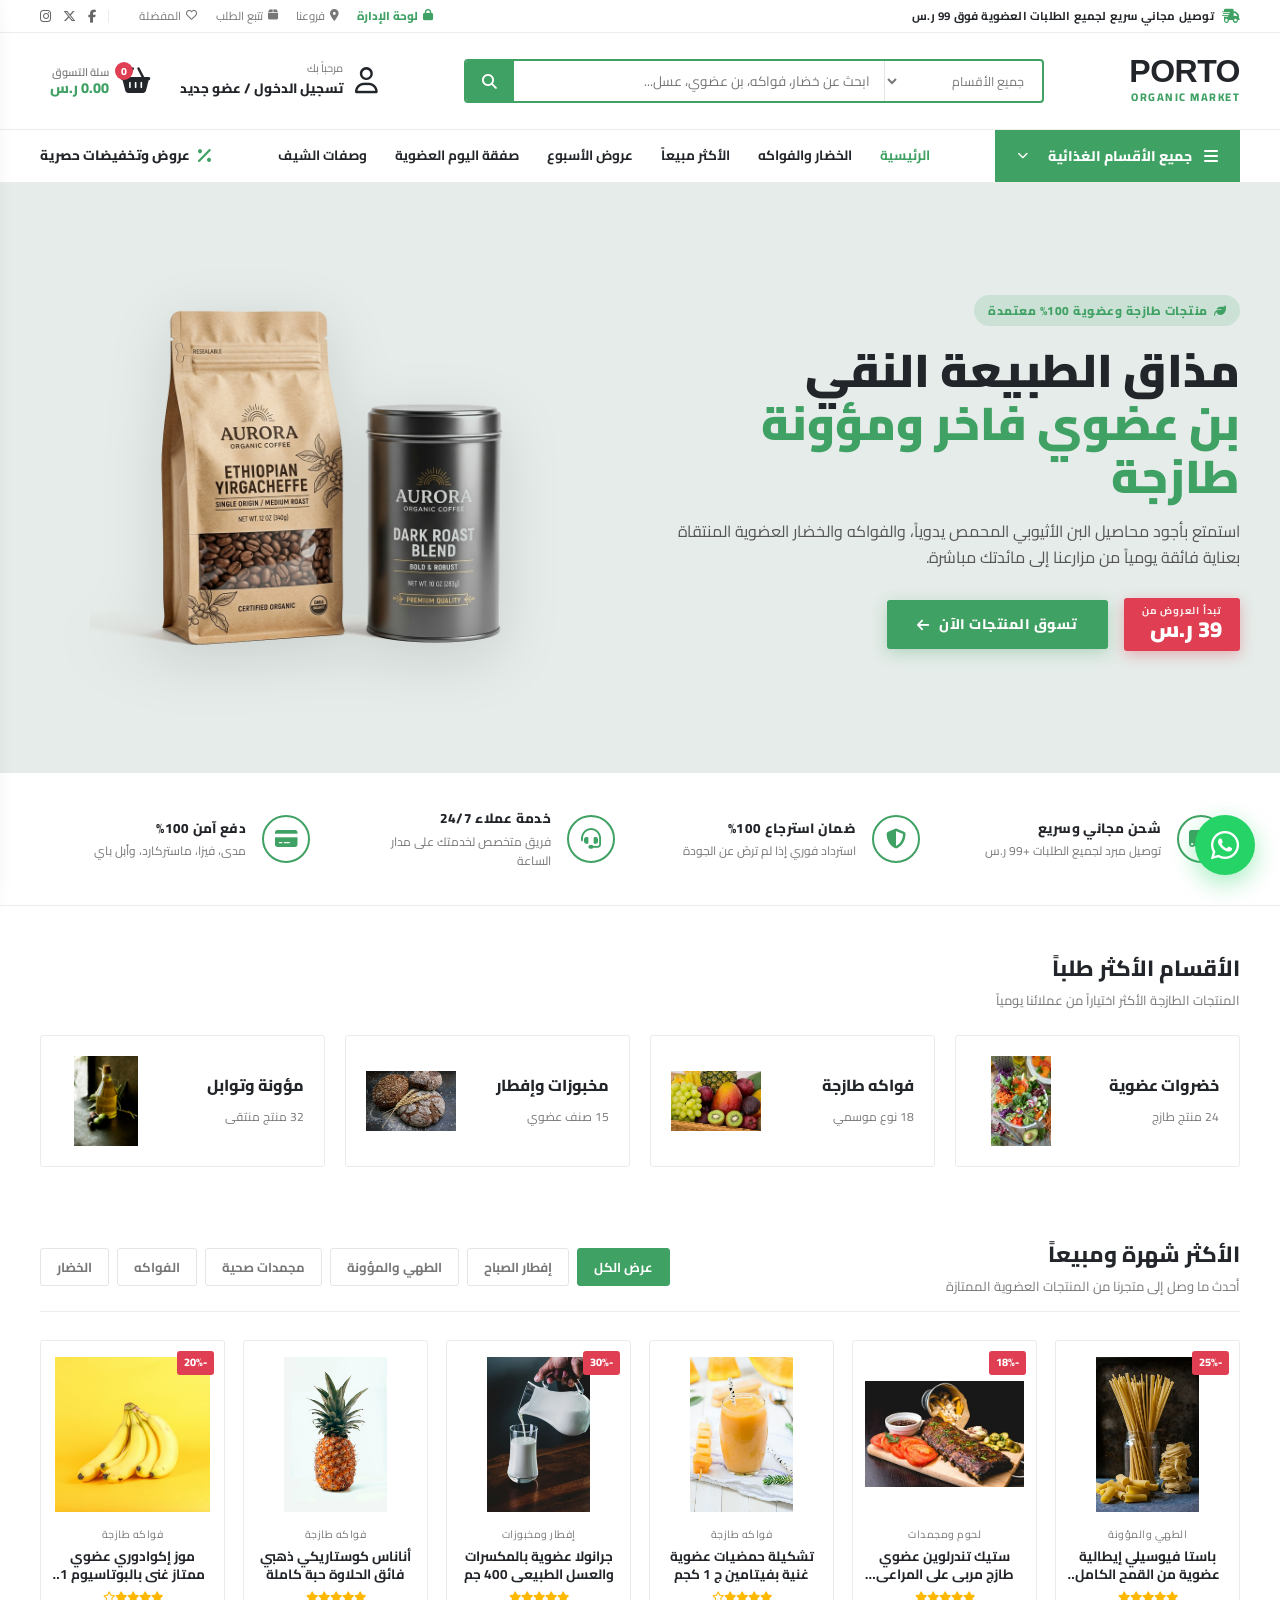
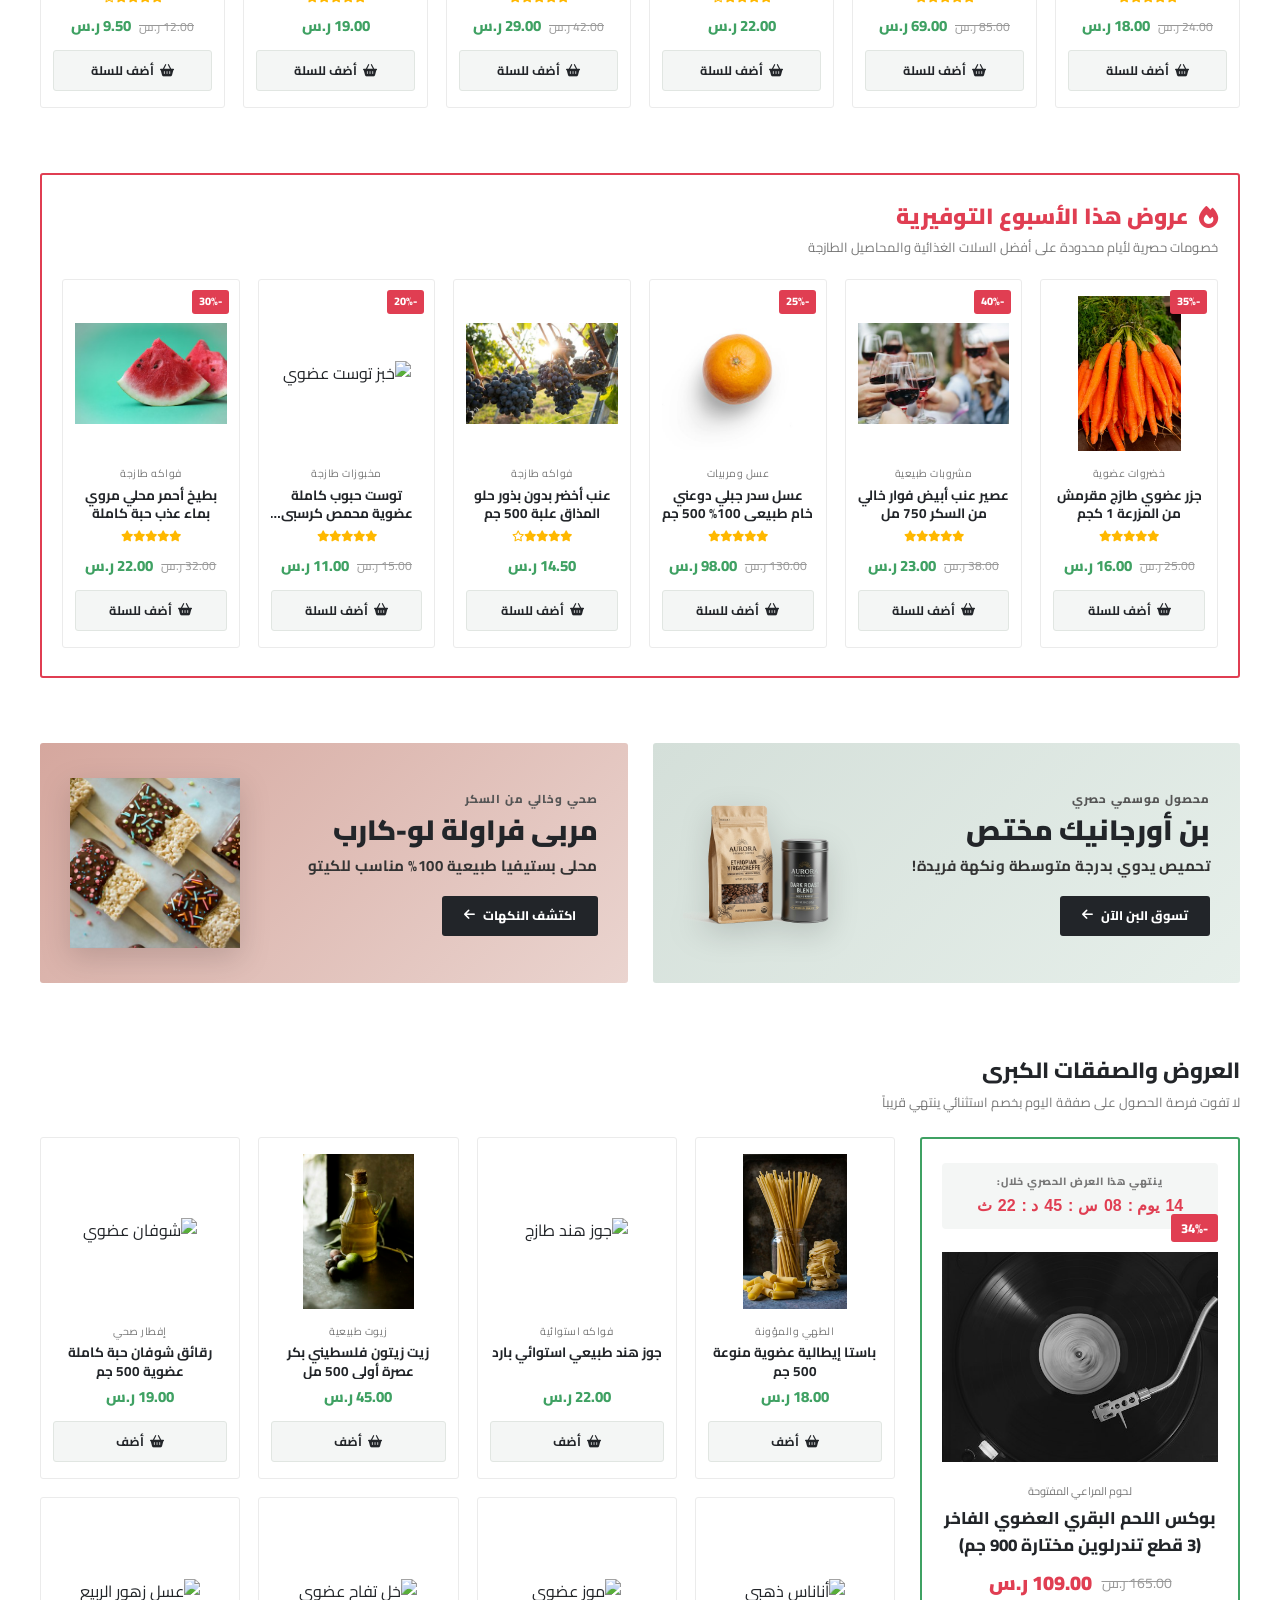
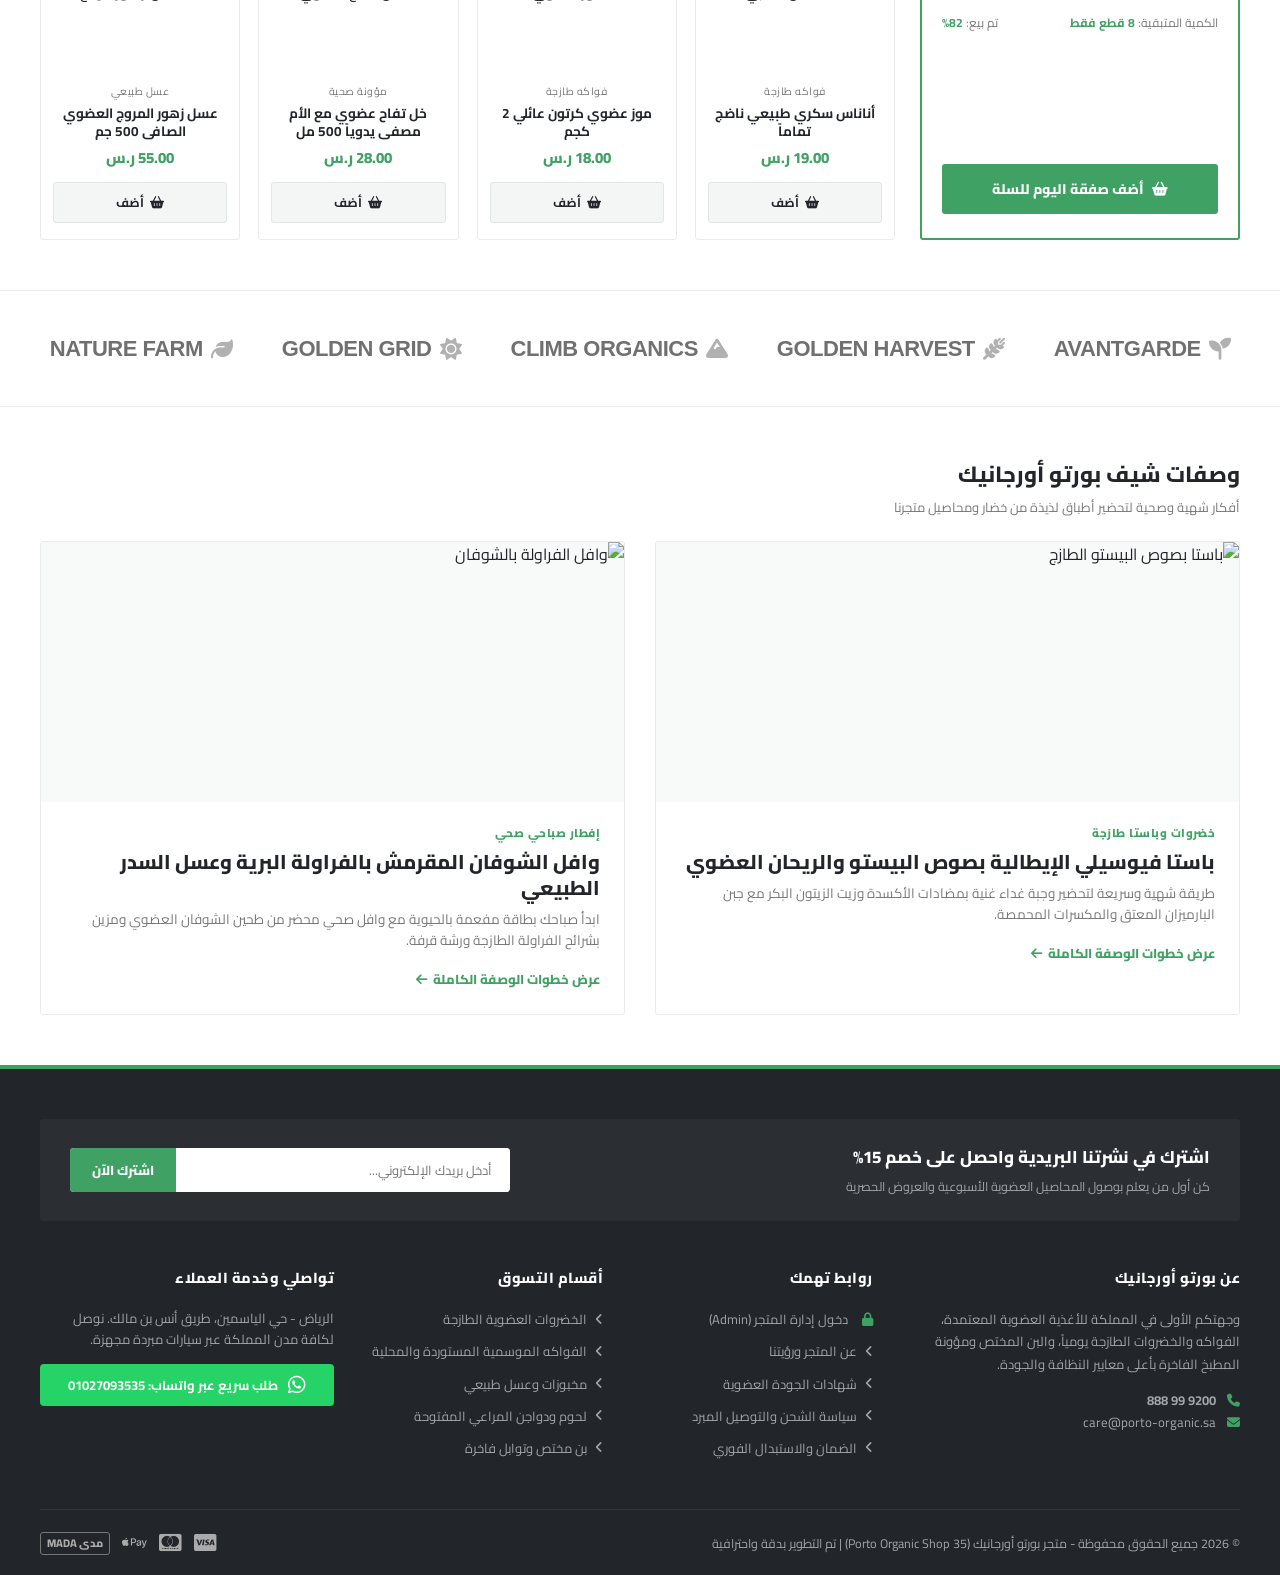
==== index.html @ 47f9bb63 "Initial commit for Porto Organic Food store & comprehensive admin dashboard" ====
<!DOCTYPE html>
<html lang="ar" dir="rtl">
<head>
    <meta charset="UTF-8">
    <meta name="viewport" content="width=device-width, initial-scale=1.0">
    <title>متجر بورتو أورجانيك للأغذية والمنتجات العضوية الطازجة | PORTO ORGANIC</title>
    <meta name="description" content="تسوق أجود الخضروات والفواكه العضوية المعتمدة، البن المختص، واللحوم الطبيعية بتوصيل مبرد سريع لجميع مدن المملكة.">
    <link rel="preconnect" href="https://fonts.googleapis.com">
    <link rel="preconnect" href="https://fonts.gstatic.com" crossorigin>
    <link href="https://fonts.googleapis.com/css2?family=Cairo:wght@400;600;700;800;900&display=swap" rel="stylesheet">
    <link rel="stylesheet" href="https://cdnjs.cloudflare.com/ajax/libs/font-awesome/6.5.1/css/all.min.css">
    <link rel="stylesheet" href="css/style.css">
</head>
<body>


</head>

<body>



    <!-- 1. TOP BAR -->

    <div class="porto-topbar">

        <div class="container">

            <div class="topbar-inner">

                <div class="topbar-msg">

                    <i class="fa-solid fa-truck-fast"></i>

                    <span>توصيل مجاني سريع لجميع الطلبات العضوية فوق 99 ر.س</span>

                </div>

                <div class="topbar-links"><a href="admin/index.html" style="color:#3FA163; font-weight:800;"><i class="fa-solid fa-lock"></i> لوحة الإدارة</a>

                    <a href="javascript:void(0)"><i class="fa-solid fa-location-dot"></i> فروعنا</a>

                    <a href="javascript:void(0)"><i class="fa-solid fa-box"></i> تتبع الطلب</a>

                    <a href="javascript:void(0)"><i class="fa-regular fa-heart"></i> المفضلة</a>

                    <div class="topbar-socials">

                        <a href="#"><i class="fa-brands fa-facebook-f"></i></a>

                        <a href="#"><i class="fa-brands fa-x-twitter"></i></a>

                        <a href="#"><i class="fa-brands fa-instagram"></i></a>

                    </div>

                </div>

            </div>

        </div>

    </div>



    <!-- 2. MAIN HEADER -->

    <header class="porto-header">

        <div class="container">

            <div class="header-inner">

                <!-- Logo -->

                <a href="#" class="header-logo">

                    <div class="logo-text-box">

                        <h1>PORTO</h1>

                        <span>ORGANIC MARKET</span>

                    </div>

                </a>



                <!-- Search Form -->

                <form class="header-search-form" onsubmit="event.preventDefault(); triggerSearch();">

                    <select class="search-category-select">

                        <option value="all">جميع الأقسام</option>

                        <option value="veg">الخضروات العضوية</option>

                        <option value="fruits">الفواكه الطازجة</option>

                        <option value="bakery">المخبوزات والإفطار</option>

                        <option value="cooking">المؤونة وزيوت الطهي</option>

                    </select>

                    <input type="text" id="searchInput" class="search-input-field" placeholder="ابحث عن خضار، فواكه، بن عضوي، عسل...">

                    <button type="submit" class="search-submit-btn"><i class="fa-solid fa-magnifying-glass"></i></button>

                </form>



                <!-- Actions: Account & Cart -->

                <div class="header-user-actions">

                    <div class="user-account-box" onclick="showToast('مرحباً بك! يمكنك تسجيل الدخول أو إنشاء حساب جديد')">

                        <i class="fa-regular fa-user"></i>

                        <div class="user-account-text">

                            <span>مرحباً بك</span>

                            <strong>تسجيل الدخول / عضو جديد</strong>

                        </div>

                    </div>



                    <div class="header-cart-box" onclick="toggleCartDrawer()">

                        <div class="cart-icon-wrapper">

                            <i class="fa-solid fa-basket-shopping"></i>

                            <span class="cart-badge-count" id="headerCartCount">2</span>

                        </div>

                        <div class="cart-info-text">

                            <span class="cart-info-label">سلة التسوق</span>

                            <span class="cart-info-total" id="headerCartTotal">88.00 ر.س</span>

                        </div>

                    </div>

                </div>

            </div>

        </div>

    </header>



    <!-- MOBILE HEADER BAR -->

    <div class="mobile-header-bar">

        <button style="background:none; border:none; font-size:22px; cursor:pointer;" onclick="toggleCartDrawer()">

            <i class="fa-solid fa-bars"></i>

        </button>

        <div class="logo-text-box" style="text-align:center;">

            <h1 style="font-size:24px; font-weight:900; line-height:1; font-family:'Poppins';">PORTO</h1>

            <span style="font-size:9.5px; font-weight:800; color:var(--porto-primary); letter-spacing:1px;">ORGANIC</span>

        </div>

        <div style="position:relative; cursor:pointer;" onclick="toggleCartDrawer()">

            <i class="fa-solid fa-basket-shopping" style="font-size:22px; color:var(--porto-secondary);"></i>

            <span class="cart-badge-count" id="mobCartCount">2</span>

        </div>

    </div>



    <!-- 3. NAVIGATION BAR -->

    <nav class="porto-navbar">

        <div class="container">

            <div class="navbar-inner">

                <div class="dept-dropdown-wrapper">

                    <button class="dept-btn">

                        <i class="fa-solid fa-bars"></i>

                        <span>جميع الأقسام الغذائية</span>

                        <i class="fa-solid fa-chevron-down" style="font-size: 11px; margin-right: 8px;"></i>

                    </button>

                    <div class="dept-menu">

                        <a href="category.html?cat=veg">الخضروات العضوية <span>></span></a>

                        <a href="category.html?cat=veg">الفواكه الطازجة والموسمية <span>></span></a>

                        <a href="category.html?cat=veg">المخبوزات وإفطار الصباح <span>></span></a>

                        <a href="category.html?cat=veg">زيوت الزيتون والمؤونة <span>></span></a>

                        <a href="category.html?cat=veg">الألبان والأجبان البلدية <span>></span></a>

                        <a href="shop.html?filter=deals">عروض الأسبوع التوفيرية <span>%</span></a>

                    </div>

                </div>



                <ul class="nav-links-list">

                    <li><a href="#" class="active">الرئيسية</a></li>

                    <li><a href="category.html?cat=veg">الخضار والفواكه</a></li>

                    <li><a href="shop.html">الأكثر مبيعاً</a></li>

                    <li><a href="shop.html?filter=deals">عروض الأسبوع</a></li>

                    <li><a href="shop.html?filter=deals">صفقة اليوم العضوية</a></li>

                    <li><a href="about.html">وصفات الشيف</a></li>

                </ul>



                <a href="shop.html?filter=deals" class="special-offers-link">

                    <i class="fa-solid fa-percent"></i>

                    <span>عروض وتخفيضات حصرية</span>

                </a>

            </div>

        </div>

    </nav>



    <!-- 4. HERO BANNER (Block 1) -->

    <section class="porto-hero-section">

        <div class="container">

            <div class="hero-inner">

                <div class="hero-content-col">

                    <div class="hero-badge-pill">

                        <i class="fa-solid fa-leaf"></i>

                        <span>منتجات طازجة وعضوية 100% معتمدة</span>

                    </div>

                    <h2 class="hero-title">

                        مذاق الطبيعة النقي <br>

                        <span>بن عضوي فاخر ومؤونة طازجة</span>

                    </h2>

                    <p class="hero-subtitle">

                        استمتع بأجود محاصيل البن الأثيوبي المحمص يدوياً، والفواكه والخضار العضوية المنتقاة بعناية فائقة يومياً من مزارعنا إلى مائدتك مباشرة.

                    </p>

                    <div class="hero-cta-group">

                        <div class="hero-price-badge">

                            <span class="price-label">تبدأ العروض من</span>

                            <span class="price-val">39 ر.س</span>

                        </div>

                        <a href="shop.html" class="hero-btn-shop">

                            <span>تسوق المنتجات الآن</span>

                            <i class="fa-solid fa-arrow-left"></i>

                        </a>

                    </div>

                </div>



                <div class="hero-media-col">

                    <img decoding="async" src="images/hero_transparent.png" alt="بن عضوي فاخر" class="hero-main-img" title="متجر بورتو أورجانيك للأغذية والمنتجات العضوية الطازجة | نموذج 6">

                </div>

            </div>

        </div>

    </section>



    <!-- 5. FLOATING FEATURES (4 Badges) -->

    <section class="features-section">

        <div class="container">

            <div class="features-grid">

                <div class="feature-card">

                    <div class="feature-icon-box"><i class="fa-solid fa-truck-moving"></i></div>

                    <div class="feature-text-box">

                        <h4>شحن مجاني وسريع</h4>

                        <p>توصيل مبرد لجميع الطلبات +99 ر.س</p>

                    </div>

                </div>



                <div class="feature-card">

                    <div class="feature-icon-box"><i class="fa-solid fa-shield-halved"></i></div>

                    <div class="feature-text-box">

                        <h4>ضمان استرجاع 100%</h4>

                        <p>استرداد فوري إذا لم ترضَ عن الجودة</p>

                    </div>

                </div>



                <div class="feature-card">

                    <div class="feature-icon-box"><i class="fa-solid fa-headset"></i></div>

                    <div class="feature-text-box">

                        <h4>خدمة عملاء 24/7</h4>

                        <p>فريق متخصص لخدمتك على مدار الساعة</p>

                    </div>

                </div>



                <div class="feature-card">

                    <div class="feature-icon-box"><i class="fa-solid fa-credit-card"></i></div>

                    <div class="feature-text-box">

                        <h4>دفع آمن 100%</h4>

                        <p>مدى، فيزا، ماستركارد، وأبل باي</p>

                    </div>

                </div>

            </div>

        </div>

    </section>



    <!-- 6. POPULAR DEPARTMENTS (4 Large Cards) -->

    <section class="departments-section" id="departments">

        <div class="container">

            <div class="section-header-block">

                <h2 class="section-title">الأقسام الأكثر طلباً</h2>

                <p class="section-subtitle">المنتجات الطازجة الأكثر اختياراً من عملائنا يومياً</p>

            </div>



            <div class="departments-grid">

                <div class="dept-card" onclick="filterCategory('veg')">

                    <div class="dept-card-text">

                        <h3>خضروات عضوية</h3>

                        <span>24 منتج طازج</span>

                    </div>

                    <div class="dept-card-img-box">

                        <img decoding="async" src="images/cat_veg.jpg" alt="خضروات عضوية" title="متجر بورتو أورجانيك للأغذية والمنتجات العضوية الطازجة | نموذج 6">

                    </div>

                </div>



                <div class="dept-card" onclick="filterCategory('fruits')">

                    <div class="dept-card-text">

                        <h3>فواكه طازجة</h3>

                        <span>18 نوع موسمي</span>

                    </div>

                    <div class="dept-card-img-box">

                        <img decoding="async" src="images/cat_fruits.jpg" alt="فواكه طازجة" title="متجر بورتو أورجانيك للأغذية والمنتجات العضوية الطازجة | نموذج 6">

                    </div>

                </div>



                <div class="dept-card" onclick="filterCategory('bakery')">

                    <div class="dept-card-text">

                        <h3>مخبوزات وإفطار</h3>

                        <span>15 صنف عضوي</span>

                    </div>

                    <div class="dept-card-img-box">

                        <img decoding="async" src="images/cat_bakery.jpg" alt="مخبوزات وإفطار" title="متجر بورتو أورجانيك للأغذية والمنتجات العضوية الطازجة | نموذج 6">

                    </div>

                </div>



                <div class="dept-card" onclick="filterCategory('cooking')">

                    <div class="dept-card-text">

                        <h3>مؤونة وتوابل</h3>

                        <span>32 منتج منتقى</span>

                    </div>

                    <div class="dept-card-img-box">

                        <img decoding="async" src="images/cat_spices.jpg" alt="مؤونة وتوابل" title="متجر بورتو أورجانيك للأغذية والمنتجات العضوية الطازجة | نموذج 6">

                    </div>

                </div>

            </div>

        </div>

    </section>



    <!-- 7. MOST POPULAR PRODUCTS (6 Columns with Tab Filter) -->

    <section class="products-section" id="popular">

        <div class="container">

            <div class="tabs-header-wrapper">

                <div class="section-header-block" style="margin-bottom:0;">

                    <h2 class="section-title">الأكثر شهرة ومبيعاً</h2>

                    <p class="section-subtitle">أحدث ما وصل إلى متجرنا من المنتجات العضوية الممتازة</p>

                </div>



                <div class="filter-tabs-list">

                    <button class="filter-tab-btn active" onclick="filterTab('all', this)">عرض الكل</button>

                    <button class="filter-tab-btn" onclick="filterTab('breakfast', this)">إفطار الصباح</button>

                    <button class="filter-tab-btn" onclick="filterTab('cooking', this)">الطهي والمؤونة</button>

                    <button class="filter-tab-btn" onclick="filterTab('frozen', this)">مجمدات صحية</button>

                    <button class="filter-tab-btn" onclick="filterTab('fruits', this)">الفواكه</button>

                    <button class="filter-tab-btn" onclick="filterTab('veg', this)">الخضار</button>

                </div>

            </div>



            <div class="products-grid-6col" id="productsGrid">

                <!-- Product 1 -->

                <div class="product-card" data-cat="cooking">

                    <span class="product-badge-discount">-25%</span>

                    <div class="product-img-box">

                        <img decoding="async" src="images/prod_pasta.jpg" alt="مكرونة إيطالية عضوية" title="متجر بورتو أورجانيك للأغذية والمنتجات العضوية الطازجة | نموذج 6">

                    </div>

                    <span class="product-cat-name">الطهي والمؤونة</span>

                    <h4 class="product-item-title"><a href="#">باستا فيوسيلي إيطالية عضوية من القمح الكامل 500 جم</a></h4>

                    <div class="product-rating-stars"><i class="fa-solid fa-star"></i><i class="fa-solid fa-star"></i><i class="fa-solid fa-star"></i><i class="fa-solid fa-star"></i><i class="fa-solid fa-star"></i></div>

                    <div class="product-prices-wrap">

                        <span class="price-old">24.00 ر.س</span>

                        <span class="price-current">18.00 ر.س</span>

                    </div>

                    <button class="btn-add-cart-mini" onclick="addToCart('باستا فيوسيلي عضوية', 18, 'https://images.unsplash.com/photo-1551462147-ff29053bfc14?w=400&auto=format&fit=crop&q=80')">

                        <i class="fa-solid fa-basket-shopping"></i> أضف للسلة

                    </button>

                </div>



                <!-- Product 2 -->

                <div class="product-card" data-cat="frozen">

                    <span class="product-badge-discount">-18%</span>

                    <div class="product-img-box">

                        <img decoding="async" src="images/prod_steak.jpg" alt="لحم بقري عضوي" title="متجر بورتو أورجانيك للأغذية والمنتجات العضوية الطازجة | نموذج 6">

                    </div>

                    <span class="product-cat-name">لحوم ومجمدات</span>

                    <h4 class="product-item-title"><a href="#">ستيك تندرلوين عضوي طازج مربى على المراعي 450 جم</a></h4>

                    <div class="product-rating-stars"><i class="fa-solid fa-star"></i><i class="fa-solid fa-star"></i><i class="fa-solid fa-star"></i><i class="fa-solid fa-star"></i><i class="fa-solid fa-star"></i></div>

                    <div class="product-prices-wrap">

                        <span class="price-old">85.00 ر.س</span>

                        <span class="price-current">69.00 ر.س</span>

                    </div>

                    <button class="btn-add-cart-mini" onclick="addToCart('ستيك تندرلوين عضوي', 69, 'https://images.unsplash.com/photo-1544025162-d76694265947?w=400&auto=format&fit=crop&q=80')">

                        <i class="fa-solid fa-basket-shopping"></i> أضف للسلة

                    </button>

                </div>



                <!-- Product 3 -->

                <div class="product-card" data-cat="fruits">

                    <div class="product-img-box">

                        <img decoding="async" src="images/prod_citrus.jpg" alt="فواكه حمضية طازجة" title="متجر بورتو أورجانيك للأغذية والمنتجات العضوية الطازجة | نموذج 6">

                    </div>

                    <span class="product-cat-name">فواكه طازجة</span>

                    <h4 class="product-item-title"><a href="#">تشكيلة حمضيات عضوية غنية بفيتامين ج 1 كجم</a></h4>

                    <div class="product-rating-stars"><i class="fa-solid fa-star"></i><i class="fa-solid fa-star"></i><i class="fa-solid fa-star"></i><i class="fa-solid fa-star"></i><i class="fa-regular fa-star"></i></div>

                    <div class="product-prices-wrap">

                        <span class="price-current">22.00 ر.س</span>

                    </div>

                    <button class="btn-add-cart-mini" onclick="addToCart('تشكيلة حمضيات عضوية', 22, 'https://images.unsplash.com/photo-1525385133512-2f3bdd039054?w=400&auto=format&fit=crop&q=80')">

                        <i class="fa-solid fa-basket-shopping"></i> أضف للسلة

                    </button>

                </div>



                <!-- Product 4 -->

                <div class="product-card" data-cat="breakfast">

                    <span class="product-badge-discount">-30%</span>

                    <div class="product-img-box">

                        <img decoding="async" src="images/prod_granola.jpg" alt="شوفان عضوي مقرمش" title="متجر بورتو أورجانيك للأغذية والمنتجات العضوية الطازجة | نموذج 6">

                    </div>

                    <span class="product-cat-name">إفطار ومخبوزات</span>

                    <h4 class="product-item-title"><a href="#">جرانولا عضوية بالمكسرات والعسل الطبيعي 400 جم</a></h4>

                    <div class="product-rating-stars"><i class="fa-solid fa-star"></i><i class="fa-solid fa-star"></i><i class="fa-solid fa-star"></i><i class="fa-solid fa-star"></i><i class="fa-solid fa-star"></i></div>

                    <div class="product-prices-wrap">

                        <span class="price-old">42.00 ر.س</span>

                        <span class="price-current">29.00 ر.س</span>

                    </div>

                    <button class="btn-add-cart-mini" onclick="addToCart('جرانولا عضوية بالمكسرات', 29, 'https://images.unsplash.com/photo-1550583724-b2692b85b150?w=400&auto=format&fit=crop&q=80')">

                        <i class="fa-solid fa-basket-shopping"></i> أضف للسلة

                    </button>

                </div>



                <!-- Product 5 -->

                <div class="product-card" data-cat="fruits">

                    <div class="product-img-box">

                        <img decoding="async" src="images/prod_pineapple.jpg" alt="أناناس ذهبي حلو" title="متجر بورتو أورجانيك للأغذية والمنتجات العضوية الطازجة | نموذج 6">

                    </div>

                    <span class="product-cat-name">فواكه طازجة</span>

                    <h4 class="product-item-title"><a href="#">أناناس كوستاريكي ذهبي فائق الحلاوة حبة كاملة</a></h4>

                    <div class="product-rating-stars"><i class="fa-solid fa-star"></i><i class="fa-solid fa-star"></i><i class="fa-solid fa-star"></i><i class="fa-solid fa-star"></i><i class="fa-solid fa-star"></i></div>

                    <div class="product-prices-wrap">

                        <span class="price-current">19.00 ر.س</span>

                    </div>

                    <button class="btn-add-cart-mini" onclick="addToCart('أناناس كوستاريكي ذهبي', 19, 'https://images.unsplash.com/photo-1550258987-190a2d41a8ba?w=400&auto=format&fit=crop&q=80')">

                        <i class="fa-solid fa-basket-shopping"></i> أضف للسلة

                    </button>

                </div>



                <!-- Product 6 -->

                <div class="product-card" data-cat="fruits">

                    <span class="product-badge-discount">-20%</span>

                    <div class="product-img-box">

                        <img decoding="async" src="images/prod_banana.jpg" alt="موز عضوي طازج" title="متجر بورتو أورجانيك للأغذية والمنتجات العضوية الطازجة | نموذج 6">

                    </div>

                    <span class="product-cat-name">فواكه طازجة</span>

                    <h4 class="product-item-title"><a href="#">موز إكوادوري عضوي ممتاز غني بالبوتاسيوم 1 كجم</a></h4>

                    <div class="product-rating-stars"><i class="fa-solid fa-star"></i><i class="fa-solid fa-star"></i><i class="fa-solid fa-star"></i><i class="fa-solid fa-star"></i><i class="fa-regular fa-star"></i></div>

                    <div class="product-prices-wrap">

                        <span class="price-old">12.00 ر.س</span>

                        <span class="price-current">9.50 ر.س</span>

                    </div>

                    <button class="btn-add-cart-mini" onclick="addToCart('موز إكوادوري عضوي', 9.5, 'https://images.unsplash.com/photo-1571771894821-ce9b6c11b08e?w=400&auto=format&fit=crop&q=80')">

                        <i class="fa-solid fa-basket-shopping"></i> أضف للسلة

                    </button>

                </div>

            </div>

        </div>

    </section>



    <!-- 8. THIS WEEK'S SPECIALS (Red Bordered Container) -->

    <section class="weekly-specials-section" id="specials">

        <div class="container">

            <div class="weekly-specials-box">

                <div class="specials-box-header">

                    <h2><i class="fa-solid fa-fire"></i> عروض هذا الأسبوع التوفيرية</h2>

                    <p>خصومات حصرية لأيام محدودة على أفضل السلات الغذائية والمحاصيل الطازجة</p>

                </div>



                <div class="products-grid-6col">

                    <!-- Special 1 -->

                    <div class="product-card">

                        <span class="product-badge-discount">-35%</span>

                        <div class="product-img-box">

                            <img decoding="async" src="images/prod_carrots.jpg" alt="جزر عضوي طازج" title="متجر بورتو أورجانيك للأغذية والمنتجات العضوية الطازجة | نموذج 6">

                        </div>

                        <span class="product-cat-name">خضروات عضوية</span>

                        <h4 class="product-item-title"><a href="#">جزر عضوي طازج مقرمش من المزرعة 1 كجم</a></h4>

                        <div class="product-rating-stars"><i class="fa-solid fa-star"></i><i class="fa-solid fa-star"></i><i class="fa-solid fa-star"></i><i class="fa-solid fa-star"></i><i class="fa-solid fa-star"></i></div>

                        <div class="product-prices-wrap"><span class="price-old">25.00 ر.س</span><span class="price-current">16.00 ر.س</span></div>

                        <button class="btn-add-cart-mini" onclick="addToCart('جزر عضوي مقرمش', 16, 'https://images.unsplash.com/photo-1598170845058-32b9d6a5da37?w=400&auto=format&fit=crop&q=80')">

                            <i class="fa-solid fa-basket-shopping"></i> أضف للسلة

                        </button>

                    </div>



                    <!-- Special 2 -->

                    <div class="product-card">

                        <span class="product-badge-discount">-40%</span>

                        <div class="product-img-box">

                            <img decoding="async" src="images/prod_grape_juice.jpg" alt="عصير عنب طبيعي" title="متجر بورتو أورجانيك للأغذية والمنتجات العضوية الطازجة | نموذج 6">

                        </div>

                        <span class="product-cat-name">مشروبات طبيعية</span>

                        <h4 class="product-item-title"><a href="#">عصير عنب أبيض فوار خالي من السكر 750 مل</a></h4>

                        <div class="product-rating-stars"><i class="fa-solid fa-star"></i><i class="fa-solid fa-star"></i><i class="fa-solid fa-star"></i><i class="fa-solid fa-star"></i><i class="fa-solid fa-star"></i></div>

                        <div class="product-prices-wrap"><span class="price-old">38.00 ر.س</span><span class="price-current">23.00 ر.س</span></div>

                        <button class="btn-add-cart-mini" onclick="addToCart('عصير عنب فوار', 23, 'https://images.unsplash.com/photo-1510812431401-41d2bd2722f3?w=400&auto=format&fit=crop&q=80')">

                            <i class="fa-solid fa-basket-shopping"></i> أضف للسلة

                        </button>

                    </div>



                    <!-- Special 3 -->

                    <div class="product-card">

                        <span class="product-badge-discount">-25%</span>

                        <div class="product-img-box">

                            <img decoding="async" src="images/prod_honey.jpg" alt="عسل سدر جبلي" title="متجر بورتو أورجانيك للأغذية والمنتجات العضوية الطازجة | نموذج 6">

                        </div>

                        <span class="product-cat-name">عسل ومربيات</span>

                        <h4 class="product-item-title"><a href="#">عسل سدر جبلي دوعني خام طبيعي 100% 500 جم</a></h4>

                        <div class="product-rating-stars"><i class="fa-solid fa-star"></i><i class="fa-solid fa-star"></i><i class="fa-solid fa-star"></i><i class="fa-solid fa-star"></i><i class="fa-solid fa-star"></i></div>

                        <div class="product-prices-wrap"><span class="price-old">130.00 ر.س</span><span class="price-current">98.00 ر.س</span></div>

                        <button class="btn-add-cart-mini" onclick="addToCart('عسل سدر جبلي دوعني', 98, 'https://images.unsplash.com/photo-1587735243615-c03f25aaff15?w=400&auto=format&fit=crop&q=80')">

                            <i class="fa-solid fa-basket-shopping"></i> أضف للسلة

                        </button>

                    </div>



                    <!-- Special 4 -->

                    <div class="product-card">

                        <div class="product-img-box">

                            <img decoding="async" src="images/prod_green_grapes.jpg" alt="عنب أخضر بلدي" title="متجر بورتو أورجانيك للأغذية والمنتجات العضوية الطازجة | نموذج 6">

                        </div>

                        <span class="product-cat-name">فواكه طازجة</span>

                        <h4 class="product-item-title"><a href="#">عنب أخضر بدون بذور حلو المذاق علبة 500 جم</a></h4>

                        <div class="product-rating-stars"><i class="fa-solid fa-star"></i><i class="fa-solid fa-star"></i><i class="fa-solid fa-star"></i><i class="fa-solid fa-star"></i><i class="fa-regular fa-star"></i></div>

                        <div class="product-prices-wrap"><span class="price-current">14.50 ر.س</span></div>

                        <button class="btn-add-cart-mini" onclick="addToCart('عنب أخضر بدون بذور', 14.5, 'https://images.unsplash.com/photo-1537640538966-79f369143f8f?w=400&auto=format&fit=crop&q=80')">

                            <i class="fa-solid fa-basket-shopping"></i> أضف للسلة

                        </button>

                    </div>



                    <!-- Special 5 -->

                    <div class="product-card">

                        <span class="product-badge-discount">-20%</span>

                        <div class="product-img-box">

                            <img decoding="async" src="https://images.unsplash.com/photo-1509440159596-0249088772ff?w=400&amp;auto=format&amp;fit=crop&amp;q=80" alt="خبز توست عضوي" title="متجر بورتو أورجانيك للأغذية والمنتجات العضوية الطازجة | نموذج 6">

                        </div>

                        <span class="product-cat-name">مخبوزات طازجة</span>

                        <h4 class="product-item-title"><a href="#">توست حبوب كاملة عضوية محمص كرسبي 300 جم</a></h4>

                        <div class="product-rating-stars"><i class="fa-solid fa-star"></i><i class="fa-solid fa-star"></i><i class="fa-solid fa-star"></i><i class="fa-solid fa-star"></i><i class="fa-solid fa-star"></i></div>

                        <div class="product-prices-wrap"><span class="price-old">15.00 ر.س</span><span class="price-current">11.00 ر.س</span></div>

                        <button class="btn-add-cart-mini" onclick="addToCart('توست حبوب كاملة كرسبي', 11, 'https://images.unsplash.com/photo-1509440159596-0249088772ff?w=400&auto=format&fit=crop&q=80')">

                            <i class="fa-solid fa-basket-shopping"></i> أضف للسلة

                        </button>

                    </div>



                    <!-- Special 6 -->

                    <div class="product-card">

                        <span class="product-badge-discount">-30%</span>

                        <div class="product-img-box">

                            <img decoding="async" src="images/prod_toast.jpg" alt="بطيخ أحمر حلو" title="متجر بورتو أورجانيك للأغذية والمنتجات العضوية الطازجة | نموذج 6">

                        </div>

                        <span class="product-cat-name">فواكه طازجة</span>

                        <h4 class="product-item-title"><a href="#">بطيخ أحمر محلي مروي بماء عذب حبة كاملة</a></h4>

                        <div class="product-rating-stars"><i class="fa-solid fa-star"></i><i class="fa-solid fa-star"></i><i class="fa-solid fa-star"></i><i class="fa-solid fa-star"></i><i class="fa-solid fa-star"></i></div>

                        <div class="product-prices-wrap"><span class="price-old">32.00 ر.س</span><span class="price-current">22.00 ر.س</span></div>

                        <button class="btn-add-cart-mini" onclick="addToCart('بطيخ أحمر محلي', 22, 'https://images.unsplash.com/photo-1589984662646-e7b2e4962f18?w=400&auto=format&fit=crop&q=80')">

                            <i class="fa-solid fa-basket-shopping"></i> أضف للسلة

                        </button>

                    </div>

                </div>

            </div>

        </div>

    </section>



    <!-- 9. DUAL PROMO BANNERS -->

    <section class="promo-banners-section">

        <div class="container">

            <div class="promo-banners-grid">

                <!-- Promo 1: Coffee -->

                <div class="promo-banner-card promo-card-coffee">

                    <div class="promo-text-content">

                        <span class="promo-tag">محصول موسمي حصري</span>

                        <h3>بن أورجانيك مختص</h3>

                        <span class="promo-sub">تحميص يدوي بدرجة متوسطة ونكهة فريدة!</span>

                        <a href="shop.html" class="promo-btn">

                            <span>تسوق البن الآن</span>

                            <i class="fa-solid fa-arrow-left"></i>

                        </a>

                    </div>

                    <div class="promo-img-wrapper">

                        <img decoding="async" src="images/hero_transparent.png" alt="بن عضوي مختص" title="متجر بورتو أورجانيك للأغذية والمنتجات العضوية الطازجة | نموذج 6">

                    </div>

                </div>



                <!-- Promo 2: Jam -->

                <div class="promo-banner-card promo-card-jam">

                    <div class="promo-text-content">

                        <span class="promo-tag">صحي وخالي من السكر</span>

                        <h3>مربى فراولة لو-كارب</h3>

                        <span class="promo-sub">محلى بستيفيا طبيعية 100% مناسب للكيتو</span>

                        <a href="shop.html" class="promo-btn">

                            <span>اكتشف النكهات</span>

                            <i class="fa-solid fa-arrow-left"></i>

                        </a>

                    </div>

                    <div class="promo-img-wrapper">

                        <img decoding="async" src="images/banner_avocado.jpg" alt="مربى فراولة صحي" title="متجر بورتو أورجانيك للأغذية والمنتجات العضوية الطازجة | نموذج 6">

                    </div>

                </div>

            </div>

        </div>

    </section>



    <!-- 10. SPECIAL OFFERS & DEAL OF THE DAY -->

    <section class="special-offers-section" id="deals">

        <div class="container">

            <div class="section-header-block">

                <h2 class="section-title">العروض والصفقات الكبرى</h2>

                <p class="section-subtitle">لا تفوت فرصة الحصول على صفقة اليوم بخصم استثنائي ينتهي قريباً</p>

            </div>



            <div class="special-offers-layout">

                <!-- Big Deal Card with Timer -->

                <div class="deal-card-big">

                    <div class="deal-countdown-box">

                        <div class="deal-countdown-title">ينتهي هذا العرض الحصري خلال:</div>

                        <div class="countdown-digits">

                            <span id="timerDays">14</span> يوم :

                            <span id="timerHours">08</span> س :

                            <span id="timerMins">45</span> د :

                            <span id="timerSecs">22</span> ث

                        </div>

                    </div>



                    <span class="product-badge-discount" style="top:75px; right:20px; font-size:13px; padding:4px 10px;">-34%</span>



                    <div class="deal-big-img-box">

                        <img decoding="async" src="images/banner_fresh.jpg" alt="لحم تندرلوين عضوي ممتاز" title="متجر بورتو أورجانيك للأغذية والمنتجات العضوية الطازجة | نموذج 6">

                    </div>



                    <span class="deal-cat-tag">لحوم المراعي المفتوحة</span>

                    <h3 class="deal-title">بوكس اللحم البقري العضوي الفاخر (3 قطع تندرلوين مختارة 900 جم)</h3>

                    

                    <div class="deal-prices">

                        <span class="old">165.00 ر.س</span>

                        <span class="now">109.00 ر.س</span>

                    </div>



                    <div class="deal-stock-meta">

                        <span>الكمية المتبقية: <strong>8 قطع فقط</strong></span>

                        <span>تم بيع: <strong>82%</strong></span>

                    </div>



                    <button class="btn-add-deal" onclick="addToCart('بوكس اللحم البقري العضوي (3 قطع)', 109, 'https://images.unsplash.com/photo-1603048588665-791ca8aea617?w=500&auto=format&fit=crop&q=80')">

                        <i class="fa-solid fa-basket-shopping"></i> أضف صفقة اليوم للسلة

                    </button>

                </div>



                <!-- 8 Products Grid (2x4) -->

                <div class="offers-grid-8col">

                    <!-- Item 1 -->

                    <div class="product-card">

                        <div class="product-img-box"><img decoding="async" src="images/recipe_pasta.jpg" alt="باستا عضوية" title="متجر بورتو أورجانيك للأغذية والمنتجات العضوية الطازجة | نموذج 6"></div>

                        <span class="product-cat-name">الطهي والمؤونة</span>

                        <h4 class="product-item-title"><a href="#">باستا إيطالية عضوية منوعة 500 جم</a></h4>

                        <div class="product-prices-wrap"><span class="price-current">18.00 ر.س</span></div>

                        <button class="btn-add-cart-mini" onclick="addToCart('باستا إيطالية عضوية', 18, 'https://images.unsplash.com/photo-1621996346565-e3d5d6281691?w=300&auto=format&fit=crop&q=80')"><i class="fa-solid fa-basket-shopping"></i> أضف</button>

                    </div>



                    <!-- Item 2 -->

                    <div class="product-card">

                        <div class="product-img-box"><img decoding="async" src="https://images.unsplash.com/photo-1546548970-71785318a17b?w=300&amp;auto=format&amp;fit=crop&amp;q=80" alt="جوز هند طازج" title="متجر بورتو أورجانيك للأغذية والمنتجات العضوية الطازجة | نموذج 6"></div>

                        <span class="product-cat-name">فواكه استوائية</span>

                        <h4 class="product-item-title"><a href="#">جوز هند طبيعي استوائي بارد</a></h4>

                        <div class="product-prices-wrap"><span class="price-current">22.00 ر.س</span></div>

                        <button class="btn-add-cart-mini" onclick="addToCart('جوز هند طبيعي استوائي', 22, 'https://images.unsplash.com/photo-1546548970-71785318a17b?w=300&auto=format&fit=crop&q=80')"><i class="fa-solid fa-basket-shopping"></i> أضف</button>

                    </div>



                    <!-- Item 3 -->

                    <div class="product-card">

                        <div class="product-img-box"><img decoding="async" src="images/cat_spices.jpg" alt="زيت زيتون بكر ممتاز" title="متجر بورتو أورجانيك للأغذية والمنتجات العضوية الطازجة | نموذج 6"></div>

                        <span class="product-cat-name">زيوت طبيعية</span>

                        <h4 class="product-item-title"><a href="#">زيت زيتون فلسطيني بكر عصرة أولى 500 مل</a></h4>

                        <div class="product-prices-wrap"><span class="price-current">45.00 ر.س</span></div>

                        <button class="btn-add-cart-mini" onclick="addToCart('زيت زيتون بكر ممتاز', 45, 'https://images.unsplash.com/photo-1474979266404-7eaacbcd87c5?w=300&auto=format&fit=crop&q=80')"><i class="fa-solid fa-basket-shopping"></i> أضف</button>

                    </div>



                    <!-- Item 4 -->

                    <div class="product-card">

                        <div class="product-img-box"><img decoding="async" src="https://images.unsplash.com/photo-1550583724-b2692b85b150?w=300&amp;auto=format&amp;fit=crop&amp;q=80" alt="شوفان عضوي" title="متجر بورتو أورجانيك للأغذية والمنتجات العضوية الطازجة | نموذج 6"></div>

                        <span class="product-cat-name">إفطار صحي</span>

                        <h4 class="product-item-title"><a href="#">رقائق شوفان حبة كاملة عضوية 500 جم</a></h4>

                        <div class="product-prices-wrap"><span class="price-current">19.00 ر.س</span></div>

                        <button class="btn-add-cart-mini" onclick="addToCart('رقائق شوفان عضوية', 19, 'https://images.unsplash.com/photo-1550583724-b2692b85b150?w=300&auto=format&fit=crop&q=80')"><i class="fa-solid fa-basket-shopping"></i> أضف</button>

                    </div>



                    <!-- Item 5 -->

                    <div class="product-card">

                        <div class="product-img-box"><img decoding="async" src="https://images.unsplash.com/photo-1550258987-190a2d41a8ba?w=300&amp;auto=format&amp;fit=crop&amp;q=80" alt="أناناس ذهبي" title="متجر بورتو أورجانيك للأغذية والمنتجات العضوية الطازجة | نموذج 6"></div>

                        <span class="product-cat-name">فواكه طازجة</span>

                        <h4 class="product-item-title"><a href="#">أناناس سكري طبيعي ناضج تماماً</a></h4>

                        <div class="product-prices-wrap"><span class="price-current">19.00 ر.س</span></div>

                        <button class="btn-add-cart-mini" onclick="addToCart('أناناس سكري طبيعي', 19, 'https://images.unsplash.com/photo-1550258987-190a2d41a8ba?w=300&auto=format&fit=crop&q=80')"><i class="fa-solid fa-basket-shopping"></i> أضف</button>

                    </div>



                    <!-- Item 6 -->

                    <div class="product-card">

                        <div class="product-img-box"><img decoding="async" src="https://images.unsplash.com/photo-1571771894821-ce9b6c11b08e?w=300&amp;auto=format&amp;fit=crop&amp;q=80" alt="موز عضوي" title="متجر بورتو أورجانيك للأغذية والمنتجات العضوية الطازجة | نموذج 6"></div>

                        <span class="product-cat-name">فواكه طازجة</span>

                        <h4 class="product-item-title"><a href="#">موز عضوي كرتون عائلي 2 كجم</a></h4>

                        <div class="product-prices-wrap"><span class="price-current">18.00 ر.س</span></div>

                        <button class="btn-add-cart-mini" onclick="addToCart('موز عضوي كرتون عائلي', 18, 'https://images.unsplash.com/photo-1571771894821-ce9b6c11b08e?w=300&auto=format&fit=crop&q=80')"><i class="fa-solid fa-basket-shopping"></i> أضف</button>

                    </div>



                    <!-- Item 7 -->

                    <div class="product-card">

                        <div class="product-img-box"><img decoding="async" src="https://images.unsplash.com/photo-1510812431401-41d2bd2722f3?w=300&amp;auto=format&amp;fit=crop&amp;q=80" alt="خل تفاح عضوي" title="متجر بورتو أورجانيك للأغذية والمنتجات العضوية الطازجة | نموذج 6"></div>

                        <span class="product-cat-name">مؤونة صحية</span>

                        <h4 class="product-item-title"><a href="#">خل تفاح عضوي مع الأم مصفى يدوياً 500 مل</a></h4>

                        <div class="product-prices-wrap"><span class="price-current">28.00 ر.س</span></div>

                        <button class="btn-add-cart-mini" onclick="addToCart('خل تفاح عضوي مع الأم', 28, 'https://images.unsplash.com/photo-1510812431401-41d2bd2722f3?w=300&auto=format&fit=crop&q=80')"><i class="fa-solid fa-basket-shopping"></i> أضف</button>

                    </div>



                    <!-- Item 8 -->

                    <div class="product-card">

                        <div class="product-img-box"><img decoding="async" src="https://images.unsplash.com/photo-1587735243615-c03f25aaff15?w=300&amp;auto=format&amp;fit=crop&amp;q=80" alt="عسل زهور الربيع" title="متجر بورتو أورجانيك للأغذية والمنتجات العضوية الطازجة | نموذج 6"></div>

                        <span class="product-cat-name">عسل طبيعي</span>

                        <h4 class="product-item-title"><a href="#">عسل زهور المروج العضوي الصافي 500 جم</a></h4>

                        <div class="product-prices-wrap"><span class="price-current">55.00 ر.س</span></div>

                        <button class="btn-add-cart-mini" onclick="addToCart('عسل زهور المروج الصافي', 55, 'https://images.unsplash.com/photo-1587735243615-c03f25aaff15?w=300&auto=format&fit=crop&q=80')"><i class="fa-solid fa-basket-shopping"></i> أضف</button>

                    </div>

                </div>

            </div>

        </div>

    </section>



    <!-- 11. TRUSTED BRANDS -->

    <section class="brands-section">

        <div class="container">

            <div class="brands-row">

                <div class="brand-logo-item"><i class="fa-solid fa-seedling" style="color:var(--porto-primary);"></i> AVANTGARDE</div>

                <div class="brand-logo-item"><i class="fa-solid fa-wheat-awn" style="color:var(--porto-primary);"></i> GOLDEN HARVEST</div>

                <div class="brand-logo-item"><i class="fa-solid fa-mountain" style="color:var(--porto-primary);"></i> CLIMB ORGANICS</div>

                <div class="brand-logo-item"><i class="fa-solid fa-sun" style="color:var(--porto-primary);"></i> GOLDEN GRID</div>

                <div class="brand-logo-item"><i class="fa-solid fa-leaf" style="color:var(--porto-primary);"></i> NATURE FARM</div>

            </div>

        </div>

    </section>



    <!-- 12. GOURMET RECIPES & BLOG CARDS -->

    <section class="recipes-section" id="recipes">

        <div class="container">

            <div class="section-header-block">

                <h2 class="section-title">وصفات شيف بورتو أورجانيك</h2>

                <p class="section-subtitle">أفكار شهية وصحية لتحضير أطباق لذيذة من خضار ومحاصيل متجرنا</p>

            </div>



            <div class="recipes-grid">

                <!-- Recipe 1 -->

                <div class="recipe-card">

                    <div class="recipe-img-box">

                        <img decoding="async" src="https://images.unsplash.com/photo-1473093295043-cdd812d0e601?w=600&amp;auto=format&amp;fit=crop&amp;q=80" alt="باستا بصوص البيستو الطازج" title="متجر بورتو أورجانيك للأغذية والمنتجات العضوية الطازجة | نموذج 6">

                    </div>

                    <div class="recipe-body">

                        <span class="recipe-cat-tag">خضروات وباستا طازجة</span>

                        <h3 class="recipe-title">باستا فيوسيلي الإيطالية بصوص البيستو والريحان العضوي</h3>

                        <p class="recipe-desc">طريقة شهية وسريعة لتحضير وجبة غداء غنية بمضادات الأكسدة وزيت الزيتون البكر مع جبن البارميزان المعتق والمكسرات المحمصة.</p>

                        <a href="javascript:void(0)" class="recipe-link" onclick="showToast('تم حفظ الوصفة في مفضلتك للطبخ!')">

                            <span>عرض خطوات الوصفة الكاملة</span>

                            <i class="fa-solid fa-arrow-left"></i>

                        </a>

                    </div>

                </div>



                <!-- Recipe 2 -->

                <div class="recipe-card">

                    <div class="recipe-img-box">

                        <img decoding="async" src="https://images.unsplash.com/photo-1562376552-0d160a2f238d?w=600&amp;auto=format&amp;fit=crop&amp;q=80" alt="وافل الفراولة بالشوفان" title="متجر بورتو أورجانيك للأغذية والمنتجات العضوية الطازجة | نموذج 6">

                    </div>

                    <div class="recipe-body">

                        <span class="recipe-cat-tag">إفطار صباحي صحي</span>

                        <h3 class="recipe-title">وافل الشوفان المقرمش بالفراولة البرية وعسل السدر الطبيعي</h3>

                        <p class="recipe-desc">ابدأ صباحك بطاقة مفعمة بالحيوية مع وافل صحي محضر من طحين الشوفان العضوي ومزين بشرائح الفراولة الطازجة ورشة قرفة.</p>

                        <a href="javascript:void(0)" class="recipe-link" onclick="showToast('تم حفظ الوصفة في مفضلتك للطبخ!')">

                            <span>عرض خطوات الوصفة الكاملة</span>

                            <i class="fa-solid fa-arrow-left"></i>

                        </a>

                    </div>

                </div>

            </div>

        </div>

    </section>



    <!-- 13. COMPREHENSIVE ORGANIC FOOTER -->

    


    <!-- 13. COMPREHENSIVE ORGANIC FOOTER -->
    <footer class="porto-footer" id="footer">
        <div class="container">
            <div class="footer-newsletter-bar">
                <div class="newsletter-text-box">
                    <h4>اشترك في نشرتنا البريدية واحصل على خصم 15%</h4>
                    <p>كن أول من يعلم بوصول المحاصيل العضوية الأسبوعية والعروض الحصرية</p>
                </div>
                <form class="newsletter-form-box" onsubmit="event.preventDefault(); subscribeNewsletter();">
                    <input type="email" id="newsletterEmail" class="newsletter-input-field" placeholder="أدخل بريدك الإلكتروني..." required>
                    <button type="submit" class="newsletter-submit-btn">اشترك الآن</button>
                </form>
            </div>

            <div class="footer-cols-grid">
                <div class="footer-col">
                    <h5>عن بورتو أورجانيك</h5>
                    <p style="margin-bottom:14px; color:#A0A5AA; line-height:1.7;">
                        وجهتكم الأولى في المملكة للأغذية العضوية المعتمدة، الفواكه والخضروات الطازجة يومياً، والبن المختص ومؤونة المطبخ الفاخرة بأعلى معايير النظافة والجودة.
                    </p>
                    <p><i class="fa-solid fa-phone" style="color:var(--porto-primary); margin-left:8px;"></i> <strong>9200 99 888</strong></p>
                    <p><i class="fa-solid fa-envelope" style="color:var(--porto-primary); margin-left:8px;"></i> care@porto-organic.sa</p>
                </div>

                <div class="footer-col">
                    <h5>روابط تهمك</h5>
                    <ul class="footer-links-list">
                        <li><a href="admin/index.html"><i class="fa-solid fa-lock" style="color:var(--porto-primary); margin-left:6px;"></i> دخول إدارة المتجر (Admin)</a></li>
                        <li><a href="about.html"><i class="fa-solid fa-angle-left"></i> عن المتجر ورؤيتنا</a></li>
                        <li><a href="about.html"><i class="fa-solid fa-angle-left"></i> شهادات الجودة العضوية</a></li>
                        <li><a href="contact.html"><i class="fa-solid fa-angle-left"></i> سياسة الشحن والتوصيل المبرد</a></li>
                        <li><a href="contact.html"><i class="fa-solid fa-angle-left"></i> الضمان والاستبدال الفوري</a></li>
                    </ul>
                </div>

                <div class="footer-col">
                    <h5>أقسام التسوق</h5>
                    <ul class="footer-links-list">
                        <li><a href="category.html?cat=veg"><i class="fa-solid fa-angle-left"></i> الخضروات العضوية الطازجة</a></li>
                        <li><a href="category.html?cat=fruits"><i class="fa-solid fa-angle-left"></i> الفواكه الموسمية المستوردة والمحلية</a></li>
                        <li><a href="category.html?cat=bakery"><i class="fa-solid fa-angle-left"></i> مخبوزات وعسل طبيعي</a></li>
                        <li><a href="category.html?cat=meat"><i class="fa-solid fa-angle-left"></i> لحوم ودواجن المراعي المفتوحة</a></li>
                        <li><a href="category.html?cat=cooking"><i class="fa-solid fa-angle-left"></i> بن مختص وتوابل فاخرة</a></li>
                    </ul>
                </div>

                <div class="footer-col">
                    <h5>تواصلي وخدمة العملاء</h5>
                    <p style="color:#A0A5AA; margin-bottom:14px; line-height:1.6;">الرياض - حي الياسمين، طريق أنس بن مالك. نوصل لكافة مدن المملكة عبر سيارات مبردة مجهزة.</p>
                    <div style="display:flex; flex-direction:column; gap:8px; margin-bottom:18px;">
                        <a href="https://wa.me/201027093535" target="_blank" style="background:#25D366; padding:10px 14px; border-radius:4px; display:flex; align-items:center; justify-content:center; gap:10px; color:#FFF; font-weight:700; text-decoration:none;">
                            <i class="fa-brands fa-whatsapp" style="font-size:20px;"></i>
                            <span>طلب سريع عبر واتساب: 01027093535</span>
                        </a>
                    </div>
                </div>
            </div>

            <div class="footer-bottom-bar">
                <p>© 2026 جميع الحقوق محفوظة - متجر بورتو أورجانيك (Porto Organic Shop 35) | تم التطوير بدقة واحترافية</p>
                <div style="display:flex; align-items:center; gap:12px; font-size:20px; color:#AAA;">
                    <i class="fa-brands fa-cc-visa" title="Visa"></i>
                    <i class="fa-brands fa-cc-mastercard" title="Mastercard"></i>
                    <i class="fa-brands fa-apple-pay" title="Apple Pay"></i>
                    <span style="font-size:11px; font-weight:800; border:1px solid #777; padding:1px 6px; border-radius:3px;">مدى MADA</span>
                </div>
            </div>
        </div>
    </footer>

    <!-- CART SLIDE-OUT DRAWER -->
    <div class="cart-drawer-overlay" id="drawerOverlay" onclick="toggleCartDrawer()"></div>
    <div class="cart-drawer-panel" id="cartDrawer">
        <div class="drawer-header">
            <h3><i class="fa-solid fa-basket-shopping" style="color:var(--porto-primary);"></i> سلة المشتريات العضوية (<span id="drawerItemsCount">0</span>)</h3>
            <button class="drawer-close-btn" onclick="toggleCartDrawer()"><i class="fa-solid fa-xmark"></i></button>
        </div>
        <div class="drawer-items-list" id="drawerItemsList"></div>
        <div class="drawer-footer-checkout">
            <div class="drawer-subtotal-box">
                <span>المجموع الفرعي:</span>
                <strong id="drawerSubtotal" style="color:var(--porto-primary); font-size:18px;">0.00 ر.س</strong>
            </div>
            <div style="font-size:12px; color:#2E7D32; background:#E8F5E9; padding:6px 10px; border-radius:4px; margin-bottom:12px; display:flex; align-items:center; gap:6px;">
                <i class="fa-solid fa-snowflake"></i>
                <span>توصيل مبرد يضمن الحفاظ على الطزاجة 100%</span>
            </div>
            <button onclick="proceedOrganicWhatsAppCheckout()" class="btn-checkout-submit" style="width:100%; background:#25D366; color:#fff; border:none; padding:12px; border-radius:4px; font-weight:800; font-size:15px; cursor:pointer; display:flex; align-items:center; justify-content:center; gap:8px;">
                <i class="fa-brands fa-whatsapp" style="font-size:20px;"></i>
                <span>إتمام الطلب عبر واتساب</span>
            </button>
            <button onclick="toggleCartDrawer()" style="width:100%; background:none; border:1px solid #CCC; color:#555; padding:8px; border-radius:4px; font-weight:700; font-size:13px; margin-top:8px; cursor:pointer;">
                متابعة التسوق
            </button>
        </div>
    </div>

    <!-- Floating WhatsApp -->
    <a href="https://wa.me/201027093535" target="_blank" class="furn-floating-whatsapp" style="position:fixed; bottom:25px; right:25px; width:60px; height:60px; background:#25D366; color:#fff; border-radius:50%; display:flex; align-items:center; justify-content:center; font-size:32px; box-shadow:0 8px 25px rgba(37,211,102,0.4); z-index:9999; text-decoration:none;" title="تواصل معنا عبر واتساب">
        <i class="fa-brands fa-whatsapp"></i>
    </a>

    <script src="js/store.js"></script>

</body>
</html>
---- css/style.css ----
:root {

            --porto-primary: #3FA163;          /* Porto 35 Signature Organic Green */

            --porto-primary-hover: #328350;

            --porto-secondary: #222529;        /* Dark Charcoal Slate */

            --porto-dark: #1E2124;

            --porto-accent: #E03E52;           /* Red discount badge & This Week border */

            --porto-badge-hot: #3FA163;        /* Fresh green badge */

            --bg-sage: #E5ECE9;                /* Porto 35 Signature Hero Background */

            --bg-light: #F4F6F5;               /* Clean grocery soft background */

            --bg-surface: #FFFFFF;

            --border-color: #E7ECE8;

            --border-dark: #2A2E33;

            --text-main: #222529;

            --text-muted: #777777;

            --text-light: #999999;

            --shadow-sm: 0 2px 8px rgba(0, 0, 0, 0.05);

            --shadow-md: 0 6px 20px rgba(0, 0, 0, 0.08);

            --shadow-lg: 0 12px 35px rgba(0, 0, 0, 0.12);

            --radius-sm: 3px;

            --radius-md: 6px;

            --radius-lg: 10px;

            --transition: all 0.25s ease-in-out;

        }



        *, *::before, *::after {

            box-sizing: border-box;

            margin: 0;

            padding: 0;

            -webkit-tap-highlight-color: transparent;

        }



        html, body {

            width: 100%;

            max-width: 100vw;

            overflow-x: hidden !important;

            position: relative;

        }



        body {

            font-family: 'Cairo', 'Poppins', -apple-system, BlinkMacSystemFont, "Segoe UI", Roboto, sans-serif;

            background-color: #FFFFFF;

            color: var(--text-main);

            direction: rtl;

            text-align: right;

            line-height: 1.6;

            padding-bottom: 60px;

        }



        @media (min-width: 992px) {

            body {

                padding-bottom: 0;

            }

        }



        a {

            color: inherit;

            text-decoration: none;

            transition: var(--transition);

        }



        ul {

            list-style: none;

        }



        img {

            max-width: 100%;

            height: auto;

            display: block;

        }



        button, input, select {

            font-family: inherit;

        }



        .container {

            width: 100%;

            max-width: 1240px;

            margin: 0 auto;

            padding: 0 20px;

        }



        /* ----------------------------------------------------

           1. TOP BAR (Porto Shop 35)

        ---------------------------------------------------- */

        .porto-topbar {

            background-color: #FFFFFF;

            border-bottom: 1px solid #ECECEC;

            font-size: 11.5px;

            color: var(--text-muted);

            padding: 7px 0;

        }



        .topbar-inner {

            display: flex;

            align-items: center;

            justify-content: space-between;

        }



        .topbar-msg {

            font-weight: 700;

            color: var(--text-main);

            display: flex;

            align-items: center;

            gap: 8px;

            letter-spacing: 0.2px;

        }



        .topbar-msg i {

            color: var(--porto-primary);

            font-size: 14px;

        }



        .topbar-links {

            display: flex;

            align-items: center;

            gap: 18px;

        }



        .topbar-links a {

            display: flex;

            align-items: center;

            gap: 5px;

            color: var(--text-muted);

        }



        .topbar-links a:hover {

            color: var(--porto-primary);

        }



        .topbar-socials {

            display: flex;

            align-items: center;

            gap: 12px;

            margin-right: 12px;

            padding-right: 12px;

            border-right: 1px solid #ECECEC;

        }



        .topbar-socials a {

            color: #666;

            font-size: 13px;

        }



        .topbar-socials a:hover {

            color: var(--porto-primary);

        }



        /* ----------------------------------------------------

           2. MAIN HEADER (Search, Logo, Cart Drawer)

        ---------------------------------------------------- */

        .porto-header {

            background-color: #FFFFFF;

            padding: 22px 0;

            position: relative;

        }



        .header-inner {

            display: flex;

            align-items: center;

            justify-content: space-between;

            gap: 25px;

        }



        .header-logo {

            display: flex;

            align-items: center;

            gap: 10px;

            text-decoration: none;

        }



        .logo-text-box h1 {

            font-family: 'Poppins', sans-serif;

            font-size: 32px;

            font-weight: 900;

            color: var(--porto-secondary);

            line-height: 1;

            letter-spacing: -0.5px;

        }



        .logo-text-box span {

            font-size: 11px;

            font-weight: 800;

            color: var(--porto-primary);

            text-transform: uppercase;

            letter-spacing: 1.5px;

            display: block;

            margin-top: 2px;

        }



        /* Search Form (Pill with Green Outline & Green Submit) */

        .header-search-form {

            flex: 1;

            max-width: 580px;

            display: flex;

            align-items: center;

            border: 2px solid var(--porto-primary);

            border-radius: 4px;

            overflow: hidden;

            background: #FFFFFF;

            height: 44px;

        }



        .search-category-select {

            border: none;

            background: transparent;

            padding: 0 14px;

            font-size: 12.5px;

            color: var(--text-muted);

            outline: none;

            cursor: pointer;

            border-left: 1px solid #E1E6E2;

            height: 100%;

        }



        .search-input-field {

            flex: 1;

            border: none;

            outline: none;

            padding: 0 14px;

            font-size: 13.5px;

            color: var(--text-main);

            height: 100%;

        }



        .search-submit-btn {

            background-color: var(--porto-primary);

            border: none;

            outline: none;

            color: #FFFFFF;

            width: 48px;

            height: 100%;

            cursor: pointer;

            display: flex;

            align-items: center;

            justify-content: center;

            font-size: 15px;

            transition: var(--transition);

        }



        .search-submit-btn:hover {

            background-color: var(--porto-primary-hover);

        }



        .header-user-actions {

            display: flex;

            align-items: center;

            gap: 20px;

        }



        .user-account-box {

            display: flex;

            align-items: center;

            gap: 12px;

            text-align: right;

            cursor: pointer;

        }



        .user-account-box i {

            font-size: 26px;

            color: var(--porto-secondary);

        }



        .user-account-text span {

            display: block;

            font-size: 11px;

            color: var(--text-muted);

            line-height: 1.2;

        }



        .user-account-text strong {

            font-size: 13.5px;

            font-weight: 800;

            color: var(--porto-secondary);

        }



        .header-cart-box {

            display: flex;

            align-items: center;

            gap: 12px;

            cursor: pointer;

            padding: 6px 10px;

            border-radius: 6px;

            transition: var(--transition);

        }



        .header-cart-box:hover {

            background-color: #F8FAF9;

        }



        .cart-icon-wrapper {

            position: relative;

            display: flex;

            align-items: center;

            justify-content: center;

        }



        .cart-icon-wrapper i {

            font-size: 26px;

            color: var(--porto-secondary);

        }



        .cart-badge-count {

            position: absolute;

            top: -6px;

            left: -6px;

            background: var(--porto-accent);

            color: #FFFFFF;

            font-size: 10.5px;

            font-weight: 800;

            min-width: 18px;

            height: 18px;

            border-radius: 9px;

            display: flex;

            align-items: center;

            justify-content: center;

            padding: 0 4px;

            line-height: 1;

        }



        .cart-info-text {

            display: flex;

            flex-direction: column;

            text-align: right;

            line-height: 1.2;

        }



        .cart-info-label {

            font-size: 11px;

            color: var(--text-muted);

            font-weight: 600;

        }



        .cart-info-total {

            font-size: 14.5px;

            font-weight: 800;

            color: var(--porto-primary);

            font-family: 'Poppins', 'Cairo', sans-serif;

        }



        /* ----------------------------------------------------

           3. NAVIGATION BAR (Porto Shop 35)

        ---------------------------------------------------- */

        .porto-navbar {

            background-color: #FFFFFF;

            border-top: 1px solid #ECECEC;

            border-bottom: 1px solid #ECECEC;

            position: relative;

            z-index: 100;

        }



        .navbar-inner {

            display: flex;

            align-items: center;

            justify-content: space-between;

        }



        /* All Departments Dropdown Button */

        .dept-dropdown-wrapper {

            position: relative;

        }



        .dept-btn {

            background-color: var(--porto-primary);

            color: #FFFFFF;

            padding: 13px 22px;

            font-weight: 800;

            font-size: 14px;

            display: flex;

            align-items: center;

            gap: 12px;

            cursor: pointer;

            border: none;

            outline: none;

            transition: var(--transition);

        }



        .dept-btn:hover {

            background-color: var(--porto-primary-hover);

        }



        .dept-btn i.fa-bars {

            font-size: 16px;

        }



        .dept-menu {

            position: absolute;

            top: 100%;

            right: 0;

            width: 250px;

            background: #FFFFFF;

            border: 1px solid #E5E5E5;

            box-shadow: 0 10px 25px rgba(0,0,0,0.1);

            display: none;

            flex-direction: column;

            z-index: 200;

        }



        .dept-dropdown-wrapper:hover .dept-menu {

            display: flex;

        }



        .dept-menu a {

            display: flex;

            align-items: center;

            justify-content: space-between;

            padding: 11px 18px;

            font-size: 13.5px;

            font-weight: 700;

            color: var(--porto-secondary);

            border-bottom: 1px solid #F5F5F5;

        }



        .dept-menu a:hover {

            background-color: #F8FAF9;

            color: var(--porto-primary);

            padding-right: 22px;

        }



        .nav-links-list {

            display: flex;

            align-items: center;

            gap: 28px;

        }



        .nav-links-list a {

            font-size: 13.5px;

            font-weight: 700;

            color: var(--porto-secondary);

            padding: 14px 0;

            display: inline-block;

            position: relative;

        }



        .nav-links-list a:hover,

        .nav-links-list a.active {

            color: var(--porto-primary);

        }



        .special-offers-link {

            display: flex;

            align-items: center;

            gap: 8px;

            font-weight: 800;

            font-size: 13.5px;

            color: var(--porto-secondary);

            padding: 14px 0;

        }



        .special-offers-link i {

            color: var(--porto-primary);

            font-size: 17px;

        }



        .special-offers-link:hover {

            color: var(--porto-primary);

        }



        /* ----------------------------------------------------

           4. HERO BANNER (Block 1 - Sage Background & Organic Coffee)

        ---------------------------------------------------- */

        .porto-hero-section {

            background-color: var(--bg-sage);

            position: relative;

            overflow: hidden;

            padding: 50px 0 60px;

        }



        .hero-inner {

            display: flex;

            align-items: center;

            justify-content: space-between;

            gap: 40px;

        }



        .hero-content-col {

            flex: 1;

            max-width: 580px;

            z-index: 2;

        }



        .hero-badge-pill {

            display: inline-flex;

            align-items: center;

            gap: 6px;

            background: rgba(63, 161, 99, 0.15);

            color: var(--porto-primary);

            padding: 6px 14px;

            border-radius: 20px;

            font-size: 12px;

            font-weight: 800;

            text-transform: uppercase;

            letter-spacing: 0.5px;

            margin-bottom: 18px;

        }



        .hero-title {

            font-size: 46px;

            font-weight: 900;

            color: var(--porto-secondary);

            line-height: 1.15;

            margin-bottom: 16px;

        }



        .hero-title span {

            color: var(--porto-primary);

        }



        .hero-subtitle {

            font-size: 16px;

            color: #555555;

            line-height: 1.6;

            margin-bottom: 28px;

        }



        .hero-cta-group {

            display: flex;

            align-items: center;

            gap: 16px;

            flex-wrap: wrap;

        }



        .hero-price-badge {

            background-color: var(--porto-accent);

            color: #FFFFFF;

            padding: 8px 18px;

            border-radius: var(--radius-sm);

            display: inline-flex;

            flex-direction: column;

            justify-content: center;

            box-shadow: 0 4px 14px rgba(224, 62, 82, 0.35);

        }



        .hero-price-badge .price-label {

            font-size: 10px;

            font-weight: 700;

            text-transform: uppercase;

            letter-spacing: 0.8px;

            line-height: 1;

            opacity: 0.9;

        }



        .hero-price-badge .price-val {

            font-size: 22px;

            font-weight: 900;

            font-family: 'Poppins', 'Cairo', sans-serif;

            line-height: 1.2;

        }



        .hero-btn-shop {

            background-color: var(--porto-primary);

            color: #FFFFFF;

            padding: 13px 30px;

            font-size: 14px;

            font-weight: 800;

            letter-spacing: 0.5px;

            border-radius: var(--radius-sm);

            display: inline-flex;

            align-items: center;

            gap: 10px;

            transition: var(--transition);

            box-shadow: 0 4px 15px rgba(63, 161, 99, 0.3);

        }



        .hero-btn-shop:hover {

            background-color: var(--porto-primary-hover);

            transform: translateY(-2px);

            box-shadow: 0 6px 20px rgba(63, 161, 99, 0.4);

        }



        .hero-media-col {

            flex: 1;

            display: flex;

            align-items: center;

            justify-content: center;

            position: relative;

        }



        .hero-main-img {

            max-height: 480px;

            object-fit: contain;

            filter: drop-shadow(0 15px 30px rgba(0,0,0,0.12));

            animation: floatHero 4s ease-in-out infinite alternate;

        }



        @keyframes floatHero {

            0% { transform: translateY(0); }

            100% { transform: translateY(-8px); }

        }



        /* ----------------------------------------------------

           5. FLOATING FEATURE BADGES (4 Cards)

        ---------------------------------------------------- */

        .features-section {

            background: #FFFFFF;

            padding: 25px 0;

            border-bottom: 1px solid #ECECEC;

        }



        .features-grid {

            display: grid;

            grid-template-columns: repeat(4, 1fr);

            gap: 20px;

        }



        .feature-card {

            display: flex;

            align-items: center;

            gap: 16px;

            padding: 10px 15px;

        }



        .feature-icon-box {

            width: 48px;

            height: 48px;

            border-radius: 50%;

            border: 2px solid var(--porto-primary);

            display: flex;

            align-items: center;

            justify-content: center;

            color: var(--porto-primary);

            font-size: 20px;

            flex-shrink: 0;

        }



        .feature-text-box h4 {

            font-size: 13.5px;

            font-weight: 800;

            color: var(--porto-secondary);

            margin-bottom: 2px;

            text-transform: uppercase;

            letter-spacing: 0.3px;

        }



        .feature-text-box p {

            font-size: 12px;

            color: var(--text-muted);

            margin: 0;

        }



        /* ----------------------------------------------------

           6. POPULAR DEPARTMENTS (4 Large Category Cards)

        ---------------------------------------------------- */

        .departments-section {

            padding: 45px 0 35px;

            background: #FFFFFF;

        }



        .section-header-block {

            margin-bottom: 24px;

        }



        .section-title {

            font-size: 22px;

            font-weight: 800;

            color: var(--porto-secondary);

            margin-bottom: 4px;

        }



        .section-subtitle {

            font-size: 13px;

            color: var(--text-muted);

        }



        .departments-grid {

            display: grid;

            grid-template-columns: repeat(4, 1fr);

            gap: 20px;

        }



        .dept-card {

            background: #FFFFFF;

            border: 1px solid #EBEBEB;

            border-radius: var(--radius-sm);

            padding: 20px;

            display: flex;

            align-items: center;

            justify-content: space-between;

            gap: 15px;

            transition: var(--transition);

            cursor: pointer;

            overflow: hidden;

        }



        .dept-card:hover {

            border-color: var(--porto-primary);

            box-shadow: 0 8px 20px rgba(0,0,0,0.06);

            transform: translateY(-3px);

        }



        .dept-card-text h3 {

            font-size: 16px;

            font-weight: 800;

            color: var(--porto-secondary);

            margin-bottom: 4px;

            transition: var(--transition);

        }



        .dept-card:hover .dept-card-text h3 {

            color: var(--porto-primary);

        }



        .dept-card-text span {

            font-size: 12px;

            color: var(--text-muted);

        }



        .dept-card-img-box {

            width: 90px;

            height: 90px;

            flex-shrink: 0;

            display: flex;

            align-items: center;

            justify-content: center;

        }



        .dept-card-img-box img {

            max-width: 100%;

            max-height: 100%;

            object-fit: contain;

            transition: var(--transition);

        }



        .dept-card:hover .dept-card-img-box img {

            transform: scale(1.08);

        }



        /* ----------------------------------------------------

           7. MOST POPULAR PRODUCTS (6 Columns with Tab Filter)

        ---------------------------------------------------- */

        .products-section {

            padding: 35px 0 45px;

            background: #FFFFFF;

        }



        .tabs-header-wrapper {

            display: flex;

            align-items: center;

            justify-content: space-between;

            flex-wrap: wrap;

            gap: 15px;

            margin-bottom: 28px;

            border-bottom: 1px solid #ECECEC;

            padding-bottom: 14px;

        }



        .filter-tabs-list {

            display: flex;

            align-items: center;

            gap: 8px;

            flex-wrap: wrap;

        }



        .filter-tab-btn {

            background: transparent;

            border: 1px solid #E5E5E5;

            padding: 6px 16px;

            border-radius: var(--radius-sm);

            font-size: 13px;

            font-weight: 700;

            color: var(--text-muted);

            cursor: pointer;

            transition: var(--transition);

        }



        .filter-tab-btn:hover,

        .filter-tab-btn.active {

            background: var(--porto-primary);

            color: #FFFFFF;

            border-color: var(--porto-primary);

        }



        .products-grid-6col {

            display: grid;

            grid-template-columns: repeat(6, 1fr);

            gap: 18px;

        }



        .product-card {

            background: #FFFFFF;

            border: 1px solid #EBEBEB;

            border-radius: var(--radius-sm);

            padding: 16px 12px;

            display: flex;

            flex-direction: column;

            text-align: center;

            position: relative;

            transition: var(--transition);

        }



        .product-card:hover {

            border-color: #D5D5D5;

            box-shadow: 0 10px 25px rgba(0,0,0,0.08);

        }



        .product-badge-discount {

            position: absolute;

            top: 10px;

            right: 10px;

            background: var(--porto-accent);

            color: #FFFFFF;

            font-size: 11px;

            font-weight: 800;

            padding: 3px 7px;

            border-radius: 3px;

            z-index: 2;

        }



        .product-img-box {

            width: 100%;

            height: 155px;

            display: flex;

            align-items: center;

            justify-content: center;

            margin-bottom: 14px;

            position: relative;

            overflow: hidden;

        }



        .product-img-box img {

            max-width: 100%;

            max-height: 100%;

            object-fit: contain;

            transition: var(--transition);

        }



        .product-card:hover .product-img-box img {

            transform: scale(1.06);

        }



        .product-cat-name {

            font-size: 10.5px;

            text-transform: uppercase;

            color: var(--text-muted);

            letter-spacing: 0.5px;

            margin-bottom: 4px;

        }



        .product-item-title {

            font-size: 13.5px;

            font-weight: 700;

            color: var(--porto-secondary);

            margin-bottom: 6px;

            line-height: 1.35;

            height: 36px;

            overflow: hidden;

            display: -webkit-box;

            -webkit-line-clamp: 2;

            -webkit-box-orient: vertical;

        }



        .product-item-title a:hover {

            color: var(--porto-primary);

        }



        .product-rating-stars {

            color: #FFB800;

            font-size: 11px;

            margin-bottom: 8px;

        }



        .product-prices-wrap {

            display: flex;

            align-items: center;

            justify-content: center;

            gap: 8px;

            font-family: 'Poppins', 'Cairo', sans-serif;

            margin-bottom: 12px;

        }



        .price-old {

            font-size: 12px;

            color: var(--text-light);

            text-decoration: line-through;

        }



        .price-current {

            font-size: 15px;

            font-weight: 800;

            color: var(--porto-primary);

        }



        .btn-add-cart-mini {

            background-color: #F4F6F5;

            color: var(--porto-secondary);

            border: 1px solid #E1E6E2;

            padding: 8px;

            border-radius: var(--radius-sm);

            font-size: 12.5px;

            font-weight: 700;

            cursor: pointer;

            transition: var(--transition);

            display: flex;

            align-items: center;

            justify-content: center;

            gap: 6px;

            margin-top: auto;

        }



        .btn-add-cart-mini:hover {

            background-color: var(--porto-primary);

            color: #FFFFFF;

            border-color: var(--porto-primary);

        }



        /* ----------------------------------------------------

           8. THIS WEEK'S SPECIALS (Red Bordered Container)

        ---------------------------------------------------- */

        .weekly-specials-section {

            padding: 20px 0 45px;

            background: #FFFFFF;

        }



        .weekly-specials-box {

            border: 2px solid var(--porto-accent);

            border-radius: var(--radius-sm);

            padding: 24px 20px 28px;

            position: relative;

        }



        .specials-box-header {

            margin-bottom: 22px;

            text-align: right;

        }



        .specials-box-header h2 {

            font-size: 22px;

            font-weight: 900;

            color: var(--porto-accent);

            display: flex;

            align-items: center;

            gap: 10px;

        }



        .specials-box-header p {

            font-size: 13px;

            color: var(--text-muted);

            margin-top: 2px;

        }



        /* ----------------------------------------------------

           9. DUAL PROMO BANNERS (Coffee & Strawberry Jam)

        ---------------------------------------------------- */

        .promo-banners-section {

            padding: 20px 0 50px;

            background: #FFFFFF;

        }



        .promo-banners-grid {

            display: grid;

            grid-template-columns: 1fr 1fr;

            gap: 25px;

        }



        .promo-banner-card {

            border-radius: var(--radius-sm);

            padding: 35px 30px;

            display: flex;

            align-items: center;

            justify-content: space-between;

            position: relative;

            overflow: hidden;

            min-height: 220px;

        }



        .promo-card-coffee {

            background: linear-gradient(135deg, #D4DFD9 0%, #E6EFEA 100%);

        }



        .promo-card-jam {

            background: linear-gradient(135deg, #D5A79E 0%, #EAD4CF 100%);

        }



        .promo-text-content {

            flex: 1;

            z-index: 2;

        }



        .promo-text-content .promo-tag {

            font-size: 11.5px;

            font-weight: 800;

            text-transform: uppercase;

            letter-spacing: 1px;

            color: #555;

            display: block;

            margin-bottom: 6px;

        }



        .promo-text-content h3 {

            font-size: 28px;

            font-weight: 900;

            color: var(--porto-secondary);

            line-height: 1.2;

            margin-bottom: 6px;

        }



        .promo-text-content .promo-sub {

            font-size: 15px;

            font-weight: 700;

            color: #333;

            letter-spacing: 0.5px;

            margin-bottom: 18px;

            display: block;

        }



        .promo-btn {

            display: inline-flex;

            align-items: center;

            gap: 8px;

            background: var(--porto-secondary);

            color: #FFFFFF;

            padding: 10px 22px;

            border-radius: var(--radius-sm);

            font-size: 12.5px;

            font-weight: 800;

            transition: var(--transition);

        }



        .promo-btn:hover {

            background: var(--porto-primary);

            transform: translateY(-2px);

        }



        .promo-img-wrapper {

            width: 170px;

            height: 170px;

            display: flex;

            align-items: center;

            justify-content: center;

            position: relative;

        }



        .promo-img-wrapper img {

            max-width: 100%;

            max-height: 100%;

            object-fit: contain;

            filter: drop-shadow(0 10px 15px rgba(0,0,0,0.15));

            transition: var(--transition);

        }



        .promo-banner-card:hover .promo-img-wrapper img {

            transform: scale(1.08) rotate(-3deg);

        }



        /* ----------------------------------------------------

           10. SPECIAL OFFERS & DEAL OF THE DAY (Timer + 8 Products)

        ---------------------------------------------------- */

        .special-offers-section {

            padding: 20px 0 50px;

            background: #FFFFFF;

        }



        .special-offers-layout {

            display: grid;

            grid-template-columns: 320px 1fr;

            gap: 25px;

        }



        .deal-card-big {

            border: 2px solid var(--porto-primary);

            border-radius: var(--radius-sm);

            padding: 24px 20px;

            display: flex;

            flex-direction: column;

            text-align: center;

            background: #FFFFFF;

            position: relative;

        }



        .deal-countdown-box {

            background: #F4F6F5;

            padding: 10px 8px;

            border-radius: 4px;

            margin-bottom: 18px;

            text-align: center;

        }



        .deal-countdown-title {

            font-size: 10.5px;

            font-weight: 800;

            color: var(--text-muted);

            letter-spacing: 0.8px;

            text-transform: uppercase;

            margin-bottom: 4px;

        }



        .countdown-digits {

            display: flex;

            align-items: center;

            justify-content: center;

            gap: 6px;

            font-family: 'Poppins', sans-serif;

            font-weight: 800;

            font-size: 16px;

            color: var(--porto-accent);

        }



        .deal-big-img-box {

            width: 100%;

            height: 220px;

            display: flex;

            align-items: center;

            justify-content: center;

            margin-bottom: 16px;

            position: relative;

        }



        .deal-big-img-box img {

            max-width: 100%;

            max-height: 100%;

            object-fit: contain;

            transition: var(--transition);

        }



        .deal-card-big:hover .deal-big-img-box img {

            transform: scale(1.05);

        }



        .deal-cat-tag {

            font-size: 11px;

            text-transform: uppercase;

            color: var(--text-muted);

            margin-bottom: 4px;

        }



        .deal-title {

            font-size: 17px;

            font-weight: 800;

            color: var(--porto-secondary);

            margin-bottom: 8px;

        }



        .deal-prices {

            display: flex;

            align-items: center;

            justify-content: center;

            gap: 10px;

            font-family: 'Poppins', 'Cairo', sans-serif;

            margin-bottom: 14px;

        }



        .deal-prices .old {

            font-size: 14px;

            color: var(--text-light);

            text-decoration: line-through;

        }



        .deal-prices .now {

            font-size: 20px;

            font-weight: 900;

            color: var(--porto-accent);

        }



        .deal-stock-meta {

            font-size: 12px;

            color: var(--text-muted);

            margin-bottom: 16px;

            display: flex;

            justify-content: space-between;

        }



        .deal-stock-meta strong {

            color: var(--porto-primary);

        }



        .btn-add-deal {

            background-color: var(--porto-primary);

            color: #FFFFFF;

            border: none;

            padding: 12px;

            border-radius: var(--radius-sm);

            font-size: 14px;

            font-weight: 800;

            cursor: pointer;

            display: flex;

            align-items: center;

            justify-content: center;

            gap: 8px;

            transition: var(--transition);

            margin-top: auto;

        }



        .btn-add-deal:hover {

            background-color: var(--porto-primary-hover);

        }



        .offers-grid-8col {

            display: grid;

            grid-template-columns: repeat(4, 1fr);

            gap: 18px;

        }



        /* ----------------------------------------------------

           11. TRUSTED BRANDS LOGOS

        ---------------------------------------------------- */

        .brands-section {

            padding: 40px 0;

            background: #FFFFFF;

            border-top: 1px solid #ECECEC;

            border-bottom: 1px solid #ECECEC;

        }



        .brands-row {

            display: flex;

            align-items: center;

            justify-content: space-around;

            flex-wrap: wrap;

            gap: 30px;

            opacity: 0.65;

            filter: grayscale(100%);

            transition: var(--transition);

        }



        .brands-row:hover {

            opacity: 0.95;

            filter: grayscale(0%);

        }



        .brand-logo-item {

            font-family: 'Poppins', sans-serif;

            font-size: 22px;

            font-weight: 900;

            letter-spacing: -0.5px;

            color: var(--porto-secondary);

            display: flex;

            align-items: center;

            gap: 8px;

        }



        /* ----------------------------------------------------

           12. GOURMET RECIPES & BLOG CARDS

        ---------------------------------------------------- */

        .recipes-section {

            padding: 50px 0;

            background: #FFFFFF;

        }



        .recipes-grid {

            display: grid;

            grid-template-columns: 1fr 1fr;

            gap: 30px;

        }



        .recipe-card {

            background: #FFFFFF;

            border: 1px solid #EBEBEB;

            border-radius: var(--radius-sm);

            overflow: hidden;

            display: flex;

            flex-direction: column;

            transition: var(--transition);

        }



        .recipe-card:hover {

            box-shadow: 0 10px 25px rgba(0,0,0,0.08);

            transform: translateY(-3px);

        }



        .recipe-img-box {

            width: 100%;

            height: 260px;

            overflow: hidden;

            background: #F8FAF9;

        }



        .recipe-img-box img {

            width: 100%;

            height: 100%;

            object-fit: cover;

            transition: var(--transition);

        }



        .recipe-card:hover .recipe-img-box img {

            transform: scale(1.05);

        }



        .recipe-body {

            padding: 22px 24px;

        }



        .recipe-cat-tag {

            font-size: 11.5px;

            font-weight: 800;

            color: var(--porto-primary);

            text-transform: uppercase;

            letter-spacing: 0.5px;

            display: block;

            margin-bottom: 6px;

        }



        .recipe-title {

            font-size: 20px;

            font-weight: 800;

            color: var(--porto-secondary);

            margin-bottom: 8px;

            line-height: 1.3;

        }



        .recipe-desc {

            font-size: 13.5px;

            color: var(--text-muted);

            line-height: 1.6;

            margin-bottom: 14px;

        }



        .recipe-link {

            font-size: 13px;

            font-weight: 800;

            color: var(--porto-primary);

            display: inline-flex;

            align-items: center;

            gap: 6px;

        }



        .recipe-link:hover {

            gap: 10px;

        }



        /* ----------------------------------------------------

           13. COMPREHENSIVE ORGANIC FOOTER

        ---------------------------------------------------- */

        .porto-footer {

            background-color: #222529;

            color: #A0A5AA;

            font-size: 13px;

            line-height: 1.7;

            padding: 50px 0 20px;

            border-top: 4px solid var(--porto-primary);

        }



        .footer-newsletter-bar {

            background-color: #2B2F34;

            border-radius: var(--radius-sm);

            padding: 24px 30px;

            margin-bottom: 45px;

            display: flex;

            align-items: center;

            justify-content: space-between;

            flex-wrap: wrap;

            gap: 20px;

        }



        .newsletter-text-box h4 {

            color: #FFFFFF;

            font-size: 17px;

            font-weight: 800;

            margin-bottom: 4px;

        }



        .newsletter-text-box p {

            color: #A0A5AA;

            font-size: 12.5px;

            margin: 0;

        }



        .newsletter-form-box {

            display: flex;

            align-items: center;

            flex: 1;

            max-width: 440px;

            border-radius: 4px;

            overflow: hidden;

            background: #FFFFFF;

        }



        .newsletter-input-field {

            flex: 1;

            border: none;

            outline: none;

            padding: 10px 18px;

            font-size: 13px;

            color: var(--text-main);

        }



        .newsletter-submit-btn {

            background: var(--porto-primary);

            color: #FFFFFF;

            border: none;

            padding: 10px 22px;

            font-weight: 800;

            font-size: 13px;

            cursor: pointer;

            transition: var(--transition);

        }



        .newsletter-submit-btn:hover {

            background: var(--porto-primary-hover);

        }



        .footer-cols-grid {

            display: grid;

            grid-template-columns: 1.4fr 1fr 1fr 1.2fr;

            gap: 24px;

            margin-bottom: 40px;

        }



        .footer-col h5 {

            color: #FFFFFF;

            font-size: 14.5px;

            font-weight: 800;

            margin-bottom: 18px;

            text-transform: uppercase;

            letter-spacing: 0.5px;

        }



        .footer-links-list li {

            margin-bottom: 10px;

        }



        .footer-links-list a {

            color: #A0A5AA;

            display: flex;

            align-items: center;

            gap: 8px;

            transition: var(--transition);

        }



        .footer-links-list a:hover {

            color: #FFFFFF;

            padding-right: 4px;

        }



        .footer-bottom-bar {

            border-top: 1px solid #2F343A;

            padding-top: 22px;

            display: flex;

            align-items: center;

            justify-content: space-between;

            flex-wrap: wrap;

            gap: 15px;

            font-size: 12.5px;

        }



        /* ----------------------------------------------------

           14. CART DRAWER & TOAST NOTIFICATION

        ---------------------------------------------------- */

        .cart-drawer-overlay {

            position: fixed;

            top: 0;

            left: 0;

            width: 100vw;

            height: 100vh;

            background: rgba(0, 0, 0, 0.5);

            z-index: 999;

            opacity: 0;

            visibility: hidden;

            transition: var(--transition);

        }



        .cart-drawer-overlay.active {

            opacity: 1;

            visibility: visible;

        }



        .cart-drawer-panel {

            position: fixed;

            top: 0;

            left: -400px;

            width: 380px;

            max-width: 90vw;

            height: 100vh;

            background: #FFFFFF;

            z-index: 1000;

            box-shadow: 5px 0 25px rgba(0,0,0,0.2);

            display: flex;

            flex-direction: column;

            transition: left 0.3s ease-in-out;

        }



        .cart-drawer-panel.active {

            left: 0;

        }



        .drawer-header {

            padding: 18px 20px;

            background: var(--porto-secondary);

            color: #FFFFFF;

            display: flex;

            align-items: center;

            justify-content: space-between;

        }



        .drawer-header h3 {

            font-size: 16px;

            font-weight: 800;

            display: flex;

            align-items: center;

            gap: 8px;

        }



        .drawer-close-btn {

            background: transparent;

            border: none;

            color: #FFFFFF;

            font-size: 20px;

            cursor: pointer;

        }



        .drawer-items-list {

            flex: 1;

            overflow-y: auto;

            padding: 20px;

        }



        .drawer-item-row {

            display: flex;

            align-items: center;

            gap: 14px;

            padding-bottom: 14px;

            margin-bottom: 14px;

            border-bottom: 1px solid #ECECEC;

        }



        .drawer-item-img {

            width: 60px;

            height: 60px;

            object-fit: contain;

            border: 1px solid #EEE;

            border-radius: 4px;

            padding: 4px;

        }



        .drawer-item-info {

            flex: 1;

        }



        .drawer-item-title {

            font-size: 13px;

            font-weight: 700;

            color: var(--porto-secondary);

            line-height: 1.3;

            margin-bottom: 4px;

        }



        .drawer-item-price {

            font-size: 13.5px;

            font-weight: 800;

            color: var(--porto-primary);

        }



        .drawer-remove-btn {

            background: transparent;

            border: none;

            color: #999;

            cursor: pointer;

            font-size: 15px;

            padding: 4px;

        }



        .drawer-remove-btn:hover {

            color: var(--porto-accent);

        }



        .drawer-footer {

            padding: 20px;

            border-top: 1px solid #ECECEC;

            background: #FBFBFB;

        }



        .drawer-subtotal-row {

            display: flex;

            align-items: center;

            justify-content: space-between;

            font-size: 15px;

            font-weight: 800;

            margin-bottom: 16px;

        }



        .drawer-subtotal-val {

            font-size: 18px;

            color: var(--porto-primary);

        }



        .btn-checkout-drawer {

            width: 100%;

            background: var(--porto-primary);

            color: #FFFFFF;

            border: none;

            padding: 13px;

            border-radius: 4px;

            font-size: 14px;

            font-weight: 800;

            cursor: pointer;

            transition: var(--transition);

        }



        .btn-checkout-drawer:hover {

            background: var(--porto-primary-hover);

        }



        /* Toast notification */

        .toast-notify {

            position: fixed;

            bottom: 25px;

            right: 25px;

            background: var(--porto-secondary);

            color: #FFFFFF;

            padding: 12px 22px;

            border-radius: 4px;

            box-shadow: 0 8px 25px rgba(0,0,0,0.2);

            font-size: 13.5px;

            font-weight: 700;

            display: flex;

            align-items: center;

            gap: 10px;

            z-index: 10000;

            transform: translateY(100px);

            opacity: 0;

            transition: all 0.3s ease;

            pointer-events: none;

        }



        .toast-notify.show {

            transform: translateY(0);

            opacity: 1;

        }



        .toast-notify i {

            color: var(--porto-primary);

            font-size: 17px;

        }



        /* ----------------------------------------------------

           15. MOBILE NAVIGATION & RESPONSIVE BREAKPOINTS

        ---------------------------------------------------- */

        .mobile-header-bar {

            display: none;

            background: #FFFFFF;

            padding: 12px 15px;

            border-bottom: 1px solid #ECECEC;

            align-items: center;

            justify-content: space-between;

        }



        .mobile-bottom-nav {

            display: none;

            position: fixed;

            bottom: 0;

            left: 0;

            width: 100%;

            background: #FFFFFF;

            border-top: 1px solid #ECECEC;

            box-shadow: 0 -2px 10px rgba(0,0,0,0.06);

            z-index: 900;

            padding: 8px 0;

        }



        .mob-nav-grid {

            display: grid;

            grid-template-columns: repeat(4, 1fr);

            text-align: center;

        }



        .mob-nav-item {

            display: flex;

            flex-direction: column;

            align-items: center;

            gap: 3px;

            font-size: 11px;

            font-weight: 700;

            color: var(--text-muted);

            position: relative;

        }



        .mob-nav-item i {

            font-size: 18px;

        }



        .mob-nav-item.active,

        .mob-nav-item:hover {

            color: var(--porto-primary);

        }



        @media (max-width: 991px) {

            .porto-topbar,

            .porto-header,

            .porto-navbar {

                display: none;

            }



            .mobile-header-bar,

            .mobile-bottom-nav {

                display: flex;

            }



            .features-grid {

                grid-template-columns: repeat(2, 1fr);

            }



            .departments-grid {

                grid-template-columns: repeat(2, 1fr);

            }



            .products-grid-6col {

                grid-template-columns: repeat(3, 1fr);

            }



            .special-offers-layout {

                grid-template-columns: 1fr;

            }



            .offers-grid-8col {

                grid-template-columns: repeat(3, 1fr);

            }



            .footer-cols-grid {

                grid-template-columns: 1fr 1fr;

            }



            .hero-inner {

                flex-direction: column-reverse;

                text-align: center;

                padding-top: 10px;

            }



            .hero-content-col {

                max-width: 100%;

            }



            .hero-cta-group {

                justify-content: center;

            }



            .hero-main-img {

                max-height: 300px;

            }

        }



        @media (max-width: 600px) {

            .features-grid {

                grid-template-columns: 1fr;

            }



            .departments-grid {

                grid-template-columns: 1fr;

            }



            .products-grid-6col {

                grid-template-columns: repeat(2, 1fr);

            }



            .promo-banners-grid {

                grid-template-columns: 1fr;

            }



            .offers-grid-8col {

                grid-template-columns: repeat(2, 1fr);

            }



            .recipes-grid {

                grid-template-columns: 1fr;

            }



            .footer-cols-grid {

                grid-template-columns: 1fr;

            }



            .hero-title {

                font-size: 32px;

            }

        }
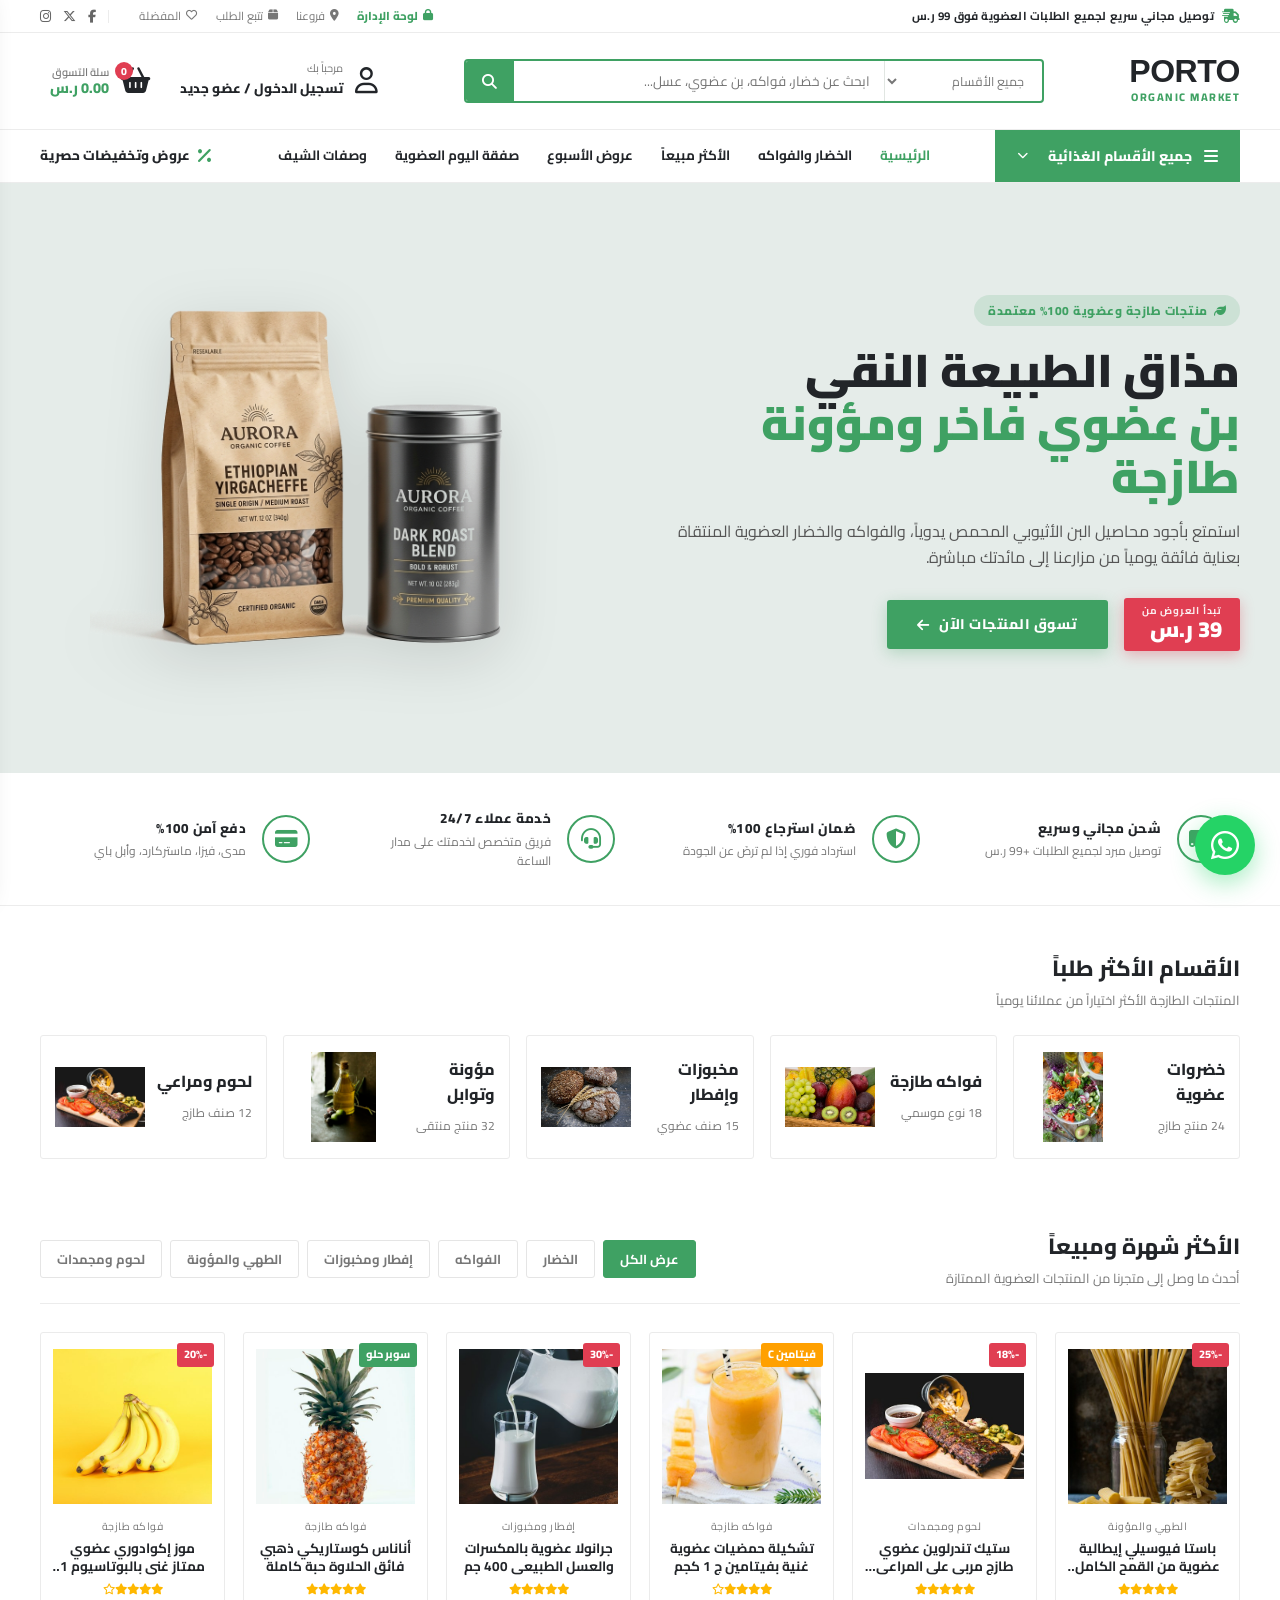
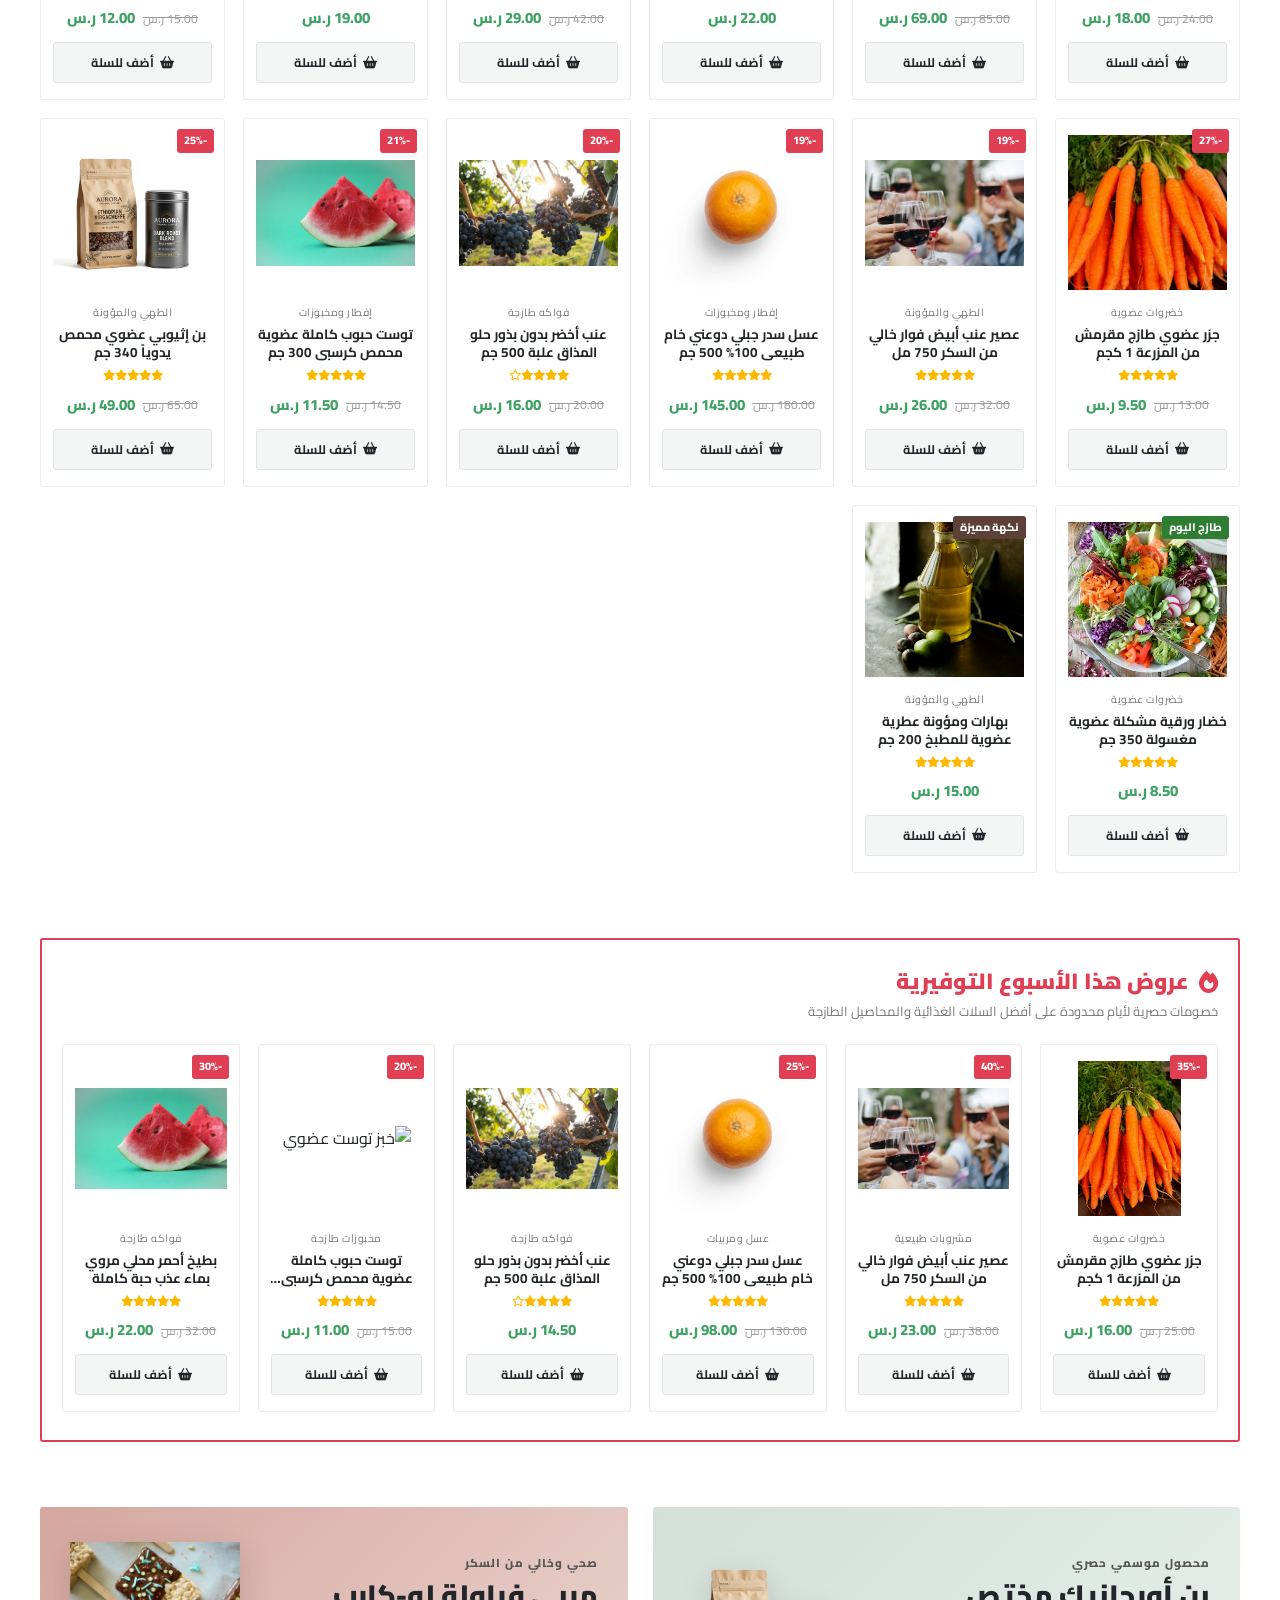
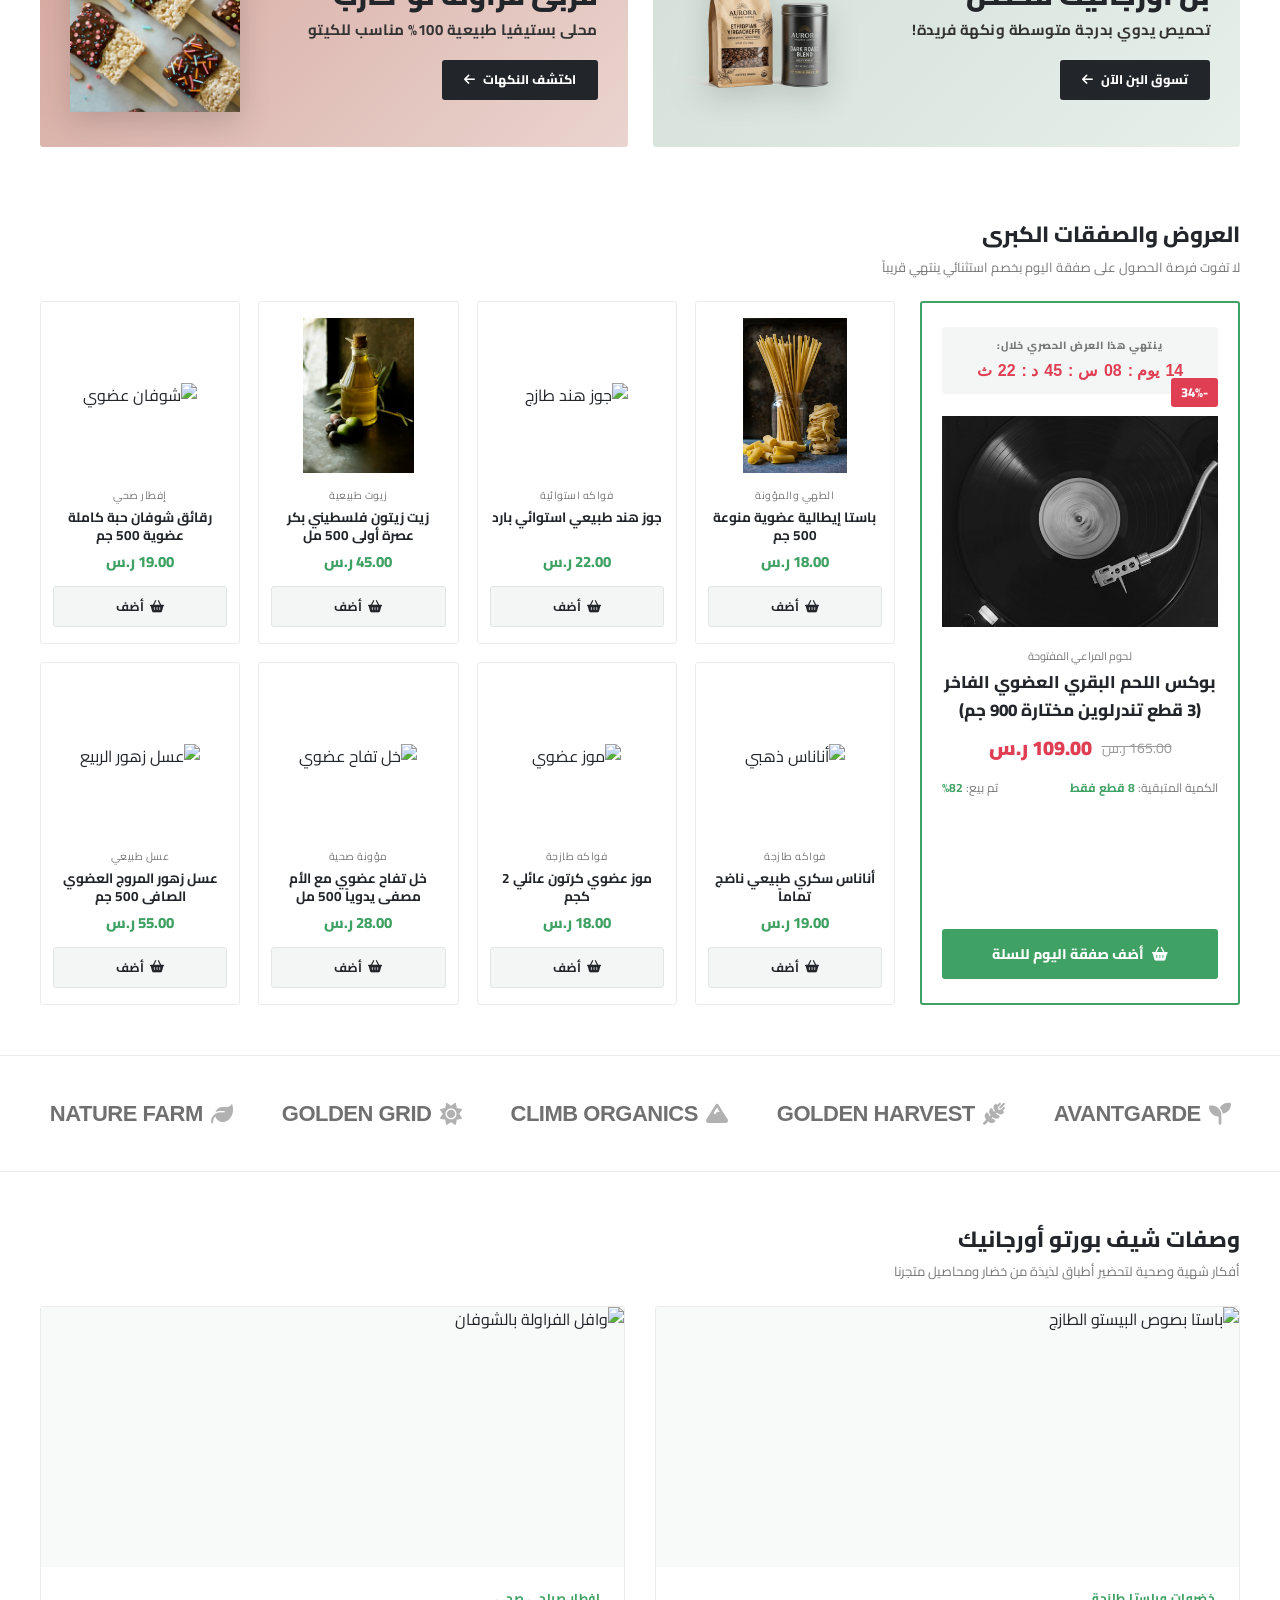
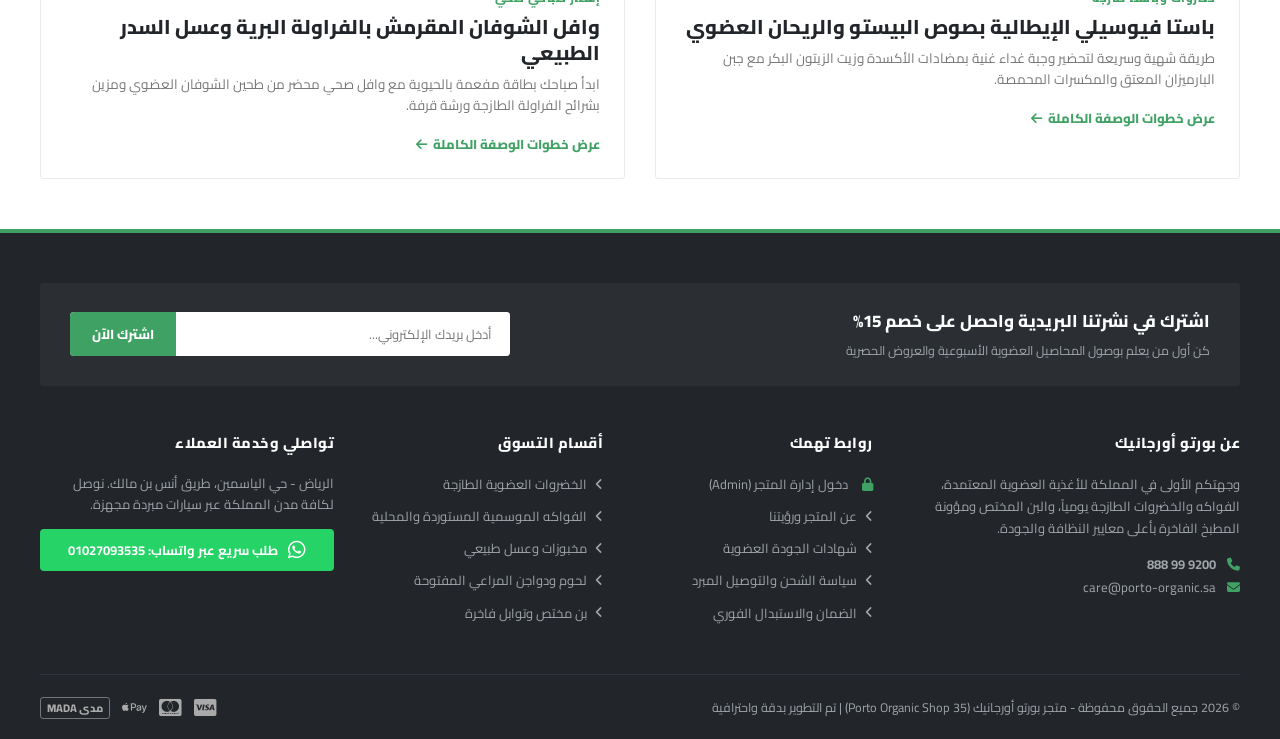
==== commit 1080f4b5: "Fix homepage category navigation and interactive product filter tabs" ====
--- a/index.html
+++ b/index.html
@@ -419,103 +419,64 @@
     <!-- 6. POPULAR DEPARTMENTS (4 Large Cards) -->
 
     <section class="departments-section" id="departments">
-
         <div class="container">
-
             <div class="section-header-block">
-
                 <h2 class="section-title">الأقسام الأكثر طلباً</h2>
-
                 <p class="section-subtitle">المنتجات الطازجة الأكثر اختياراً من عملائنا يومياً</p>
-
-            </div>
-
-
+            </div>
 
             <div class="departments-grid">
-
-                <div class="dept-card" onclick="filterCategory('veg')">
-
+                <a href="category.html?cat=veg" class="dept-card">
                     <div class="dept-card-text">
-
                         <h3>خضروات عضوية</h3>
-
                         <span>24 منتج طازج</span>
-
-                    </div>
-
+                    </div>
                     <div class="dept-card-img-box">
-
                         <img decoding="async" src="images/cat_veg.jpg" alt="خضروات عضوية" title="متجر بورتو أورجانيك للأغذية والمنتجات العضوية الطازجة | نموذج 6">
-
-                    </div>
-
-                </div>
-
-
-
-                <div class="dept-card" onclick="filterCategory('fruits')">
-
+                    </div>
+                </a>
+
+                <a href="category.html?cat=fruits" class="dept-card">
                     <div class="dept-card-text">
-
                         <h3>فواكه طازجة</h3>
-
                         <span>18 نوع موسمي</span>
-
-                    </div>
-
+                    </div>
                     <div class="dept-card-img-box">
-
                         <img decoding="async" src="images/cat_fruits.jpg" alt="فواكه طازجة" title="متجر بورتو أورجانيك للأغذية والمنتجات العضوية الطازجة | نموذج 6">
-
-                    </div>
-
-                </div>
-
-
-
-                <div class="dept-card" onclick="filterCategory('bakery')">
-
+                    </div>
+                </a>
+
+                <a href="category.html?cat=bakery" class="dept-card">
                     <div class="dept-card-text">
-
                         <h3>مخبوزات وإفطار</h3>
-
                         <span>15 صنف عضوي</span>
-
-                    </div>
-
+                    </div>
                     <div class="dept-card-img-box">
-
                         <img decoding="async" src="images/cat_bakery.jpg" alt="مخبوزات وإفطار" title="متجر بورتو أورجانيك للأغذية والمنتجات العضوية الطازجة | نموذج 6">
-
-                    </div>
-
-                </div>
-
-
-
-                <div class="dept-card" onclick="filterCategory('cooking')">
-
+                    </div>
+                </a>
+
+                <a href="category.html?cat=cooking" class="dept-card">
                     <div class="dept-card-text">
-
                         <h3>مؤونة وتوابل</h3>
-
                         <span>32 منتج منتقى</span>
-
-                    </div>
-
+                    </div>
                     <div class="dept-card-img-box">
-
                         <img decoding="async" src="images/cat_spices.jpg" alt="مؤونة وتوابل" title="متجر بورتو أورجانيك للأغذية والمنتجات العضوية الطازجة | نموذج 6">
-
-                    </div>
-
-                </div>
-
-            </div>
-
-        </div>
-
+                    </div>
+                </a>
+
+                <a href="category.html?cat=meat" class="dept-card">
+                    <div class="dept-card-text">
+                        <h3>لحوم ومراعي</h3>
+                        <span>12 صنف طازج</span>
+                    </div>
+                    <div class="dept-card-img-box">
+                        <img decoding="async" src="images/prod_steak.jpg" alt="لحوم ومراعي" title="متجر بورتو أورجانيك للأغذية والمنتجات العضوية الطازجة | نموذج 6">
+                    </div>
+                </a>
+            </div>
+        </div>
     </section>
 
 
@@ -523,253 +484,273 @@
     <!-- 7. MOST POPULAR PRODUCTS (6 Columns with Tab Filter) -->
 
     <section class="products-section" id="popular">
-
         <div class="container">
-
             <div class="tabs-header-wrapper">
-
                 <div class="section-header-block" style="margin-bottom:0;">
-
                     <h2 class="section-title">الأكثر شهرة ومبيعاً</h2>
-
                     <p class="section-subtitle">أحدث ما وصل إلى متجرنا من المنتجات العضوية الممتازة</p>
-
-                </div>
-
-
+                </div>
 
                 <div class="filter-tabs-list">
-
                     <button class="filter-tab-btn active" onclick="filterTab('all', this)">عرض الكل</button>
-
-                    <button class="filter-tab-btn" onclick="filterTab('breakfast', this)">إفطار الصباح</button>
-
+                    <button class="filter-tab-btn" onclick="filterTab('veg', this)">الخضار</button>
+                    <button class="filter-tab-btn" onclick="filterTab('fruits', this)">الفواكه</button>
+                    <button class="filter-tab-btn" onclick="filterTab('bakery', this)">إفطار ومخبوزات</button>
                     <button class="filter-tab-btn" onclick="filterTab('cooking', this)">الطهي والمؤونة</button>
-
-                    <button class="filter-tab-btn" onclick="filterTab('frozen', this)">مجمدات صحية</button>
-
-                    <button class="filter-tab-btn" onclick="filterTab('fruits', this)">الفواكه</button>
-
-                    <button class="filter-tab-btn" onclick="filterTab('veg', this)">الخضار</button>
-
-                </div>
-
-            </div>
-
-
+                    <button class="filter-tab-btn" onclick="filterTab('meat', this)">لحوم ومجمدات</button>
+                </div>
+            </div>
 
             <div class="products-grid-6col" id="productsGrid">
-
-                <!-- Product 1 -->
-
+                <!-- Product 1: باستا -->
                 <div class="product-card" data-cat="cooking">
-
                     <span class="product-badge-discount">-25%</span>
-
                     <div class="product-img-box">
-
-                        <img decoding="async" src="images/prod_pasta.jpg" alt="مكرونة إيطالية عضوية" title="متجر بورتو أورجانيك للأغذية والمنتجات العضوية الطازجة | نموذج 6">
-
-                    </div>
-
-                    <span class="product-cat-name">الطهي والمؤونة</span>
-
-                    <h4 class="product-item-title"><a href="#">باستا فيوسيلي إيطالية عضوية من القمح الكامل 500 جم</a></h4>
-
+                        <a href="product.html?id=1"><img decoding="async" src="images/prod_pasta.jpg" alt="مكرونة إيطالية عضوية" title="متجر بورتو أورجانيك للأغذية والمنتجات العضوية الطازجة | نموذج 6"></a>
+                    </div>
+                    <a href="category.html?cat=cooking" class="product-cat-name">الطهي والمؤونة</a>
+                    <h4 class="product-item-title"><a href="product.html?id=1">باستا فيوسيلي إيطالية عضوية من القمح الكامل 500 جم</a></h4>
                     <div class="product-rating-stars"><i class="fa-solid fa-star"></i><i class="fa-solid fa-star"></i><i class="fa-solid fa-star"></i><i class="fa-solid fa-star"></i><i class="fa-solid fa-star"></i></div>
-
                     <div class="product-prices-wrap">
-
                         <span class="price-old">24.00 ر.س</span>
-
                         <span class="price-current">18.00 ر.س</span>
-
-                    </div>
-
-                    <button class="btn-add-cart-mini" onclick="addToCart('باستا فيوسيلي عضوية', 18, 'https://images.unsplash.com/photo-1551462147-ff29053bfc14?w=400&auto=format&fit=crop&q=80')">
-
+                    </div>
+                    <button class="btn-add-cart-mini" onclick="addToOrganicCart(1, 'باستا فيوسيلي إيطالية عضوية من القمح الكامل 500 جم', 18, 'images/prod_pasta.jpg', 1, '500 جم')">
                         <i class="fa-solid fa-basket-shopping"></i> أضف للسلة
-
                     </button>
-
-                </div>
-
-
-
-                <!-- Product 2 -->
-
-                <div class="product-card" data-cat="frozen">
-
+                </div>
+
+                <!-- Product 2: ستيك -->
+                <div class="product-card" data-cat="meat">
                     <span class="product-badge-discount">-18%</span>
-
                     <div class="product-img-box">
-
-                        <img decoding="async" src="images/prod_steak.jpg" alt="لحم بقري عضوي" title="متجر بورتو أورجانيك للأغذية والمنتجات العضوية الطازجة | نموذج 6">
-
-                    </div>
-
-                    <span class="product-cat-name">لحوم ومجمدات</span>
-
-                    <h4 class="product-item-title"><a href="#">ستيك تندرلوين عضوي طازج مربى على المراعي 450 جم</a></h4>
-
+                        <a href="product.html?id=2"><img decoding="async" src="images/prod_steak.jpg" alt="لحم بقري عضوي" title="متجر بورتو أورجانيك للأغذية والمنتجات العضوية الطازجة | نموذج 6"></a>
+                    </div>
+                    <a href="category.html?cat=meat" class="product-cat-name">لحوم ومجمدات</a>
+                    <h4 class="product-item-title"><a href="product.html?id=2">ستيك تندرلوين عضوي طازج مربى على المراعي 450 جم</a></h4>
                     <div class="product-rating-stars"><i class="fa-solid fa-star"></i><i class="fa-solid fa-star"></i><i class="fa-solid fa-star"></i><i class="fa-solid fa-star"></i><i class="fa-solid fa-star"></i></div>
-
                     <div class="product-prices-wrap">
-
                         <span class="price-old">85.00 ر.س</span>
-
                         <span class="price-current">69.00 ر.س</span>
-
-                    </div>
-
-                    <button class="btn-add-cart-mini" onclick="addToCart('ستيك تندرلوين عضوي', 69, 'https://images.unsplash.com/photo-1544025162-d76694265947?w=400&auto=format&fit=crop&q=80')">
-
+                    </div>
+                    <button class="btn-add-cart-mini" onclick="addToOrganicCart(2, 'ستيك تندرلوين عضوي طازج مربى على المراعي 450 جم', 69, 'images/prod_steak.jpg', 1, '450 جم')">
                         <i class="fa-solid fa-basket-shopping"></i> أضف للسلة
-
                     </button>
-
-                </div>
-
-
-
-                <!-- Product 3 -->
-
+                </div>
+
+                <!-- Product 3: حمضيات -->
                 <div class="product-card" data-cat="fruits">
-
+                    <span class="product-badge-discount" style="background:#FFA000;">فيتامين C</span>
                     <div class="product-img-box">
-
-                        <img decoding="async" src="images/prod_citrus.jpg" alt="فواكه حمضية طازجة" title="متجر بورتو أورجانيك للأغذية والمنتجات العضوية الطازجة | نموذج 6">
-
-                    </div>
-
-                    <span class="product-cat-name">فواكه طازجة</span>
-
-                    <h4 class="product-item-title"><a href="#">تشكيلة حمضيات عضوية غنية بفيتامين ج 1 كجم</a></h4>
-
+                        <a href="product.html?id=3"><img decoding="async" src="images/prod_citrus.jpg" alt="فواكه حمضية طازجة" title="متجر بورتو أورجانيك للأغذية والمنتجات العضوية الطازجة | نموذج 6"></a>
+                    </div>
+                    <a href="category.html?cat=fruits" class="product-cat-name">فواكه طازجة</a>
+                    <h4 class="product-item-title"><a href="product.html?id=3">تشكيلة حمضيات عضوية غنية بفيتامين ج 1 كجم</a></h4>
                     <div class="product-rating-stars"><i class="fa-solid fa-star"></i><i class="fa-solid fa-star"></i><i class="fa-solid fa-star"></i><i class="fa-solid fa-star"></i><i class="fa-regular fa-star"></i></div>
-
                     <div class="product-prices-wrap">
-
                         <span class="price-current">22.00 ر.س</span>
-
-                    </div>
-
-                    <button class="btn-add-cart-mini" onclick="addToCart('تشكيلة حمضيات عضوية', 22, 'https://images.unsplash.com/photo-1525385133512-2f3bdd039054?w=400&auto=format&fit=crop&q=80')">
-
+                    </div>
+                    <button class="btn-add-cart-mini" onclick="addToOrganicCart(3, 'تشكيلة حمضيات عضوية غنية بفيتامين ج 1 كجم', 22, 'images/prod_citrus.jpg', 1, '1 كجم')">
                         <i class="fa-solid fa-basket-shopping"></i> أضف للسلة
-
                     </button>
-
-                </div>
-
-
-
-                <!-- Product 4 -->
-
-                <div class="product-card" data-cat="breakfast">
-
+                </div>
+
+                <!-- Product 4: جرانولا -->
+                <div class="product-card" data-cat="bakery">
                     <span class="product-badge-discount">-30%</span>
-
                     <div class="product-img-box">
-
-                        <img decoding="async" src="images/prod_granola.jpg" alt="شوفان عضوي مقرمش" title="متجر بورتو أورجانيك للأغذية والمنتجات العضوية الطازجة | نموذج 6">
-
-                    </div>
-
-                    <span class="product-cat-name">إفطار ومخبوزات</span>
-
-                    <h4 class="product-item-title"><a href="#">جرانولا عضوية بالمكسرات والعسل الطبيعي 400 جم</a></h4>
-
+                        <a href="product.html?id=4"><img decoding="async" src="images/prod_granola.jpg" alt="شوفان عضوي مقرمش" title="متجر بورتو أورجانيك للأغذية والمنتجات العضوية الطازجة | نموذج 6"></a>
+                    </div>
+                    <a href="category.html?cat=bakery" class="product-cat-name">إفطار ومخبوزات</a>
+                    <h4 class="product-item-title"><a href="product.html?id=4">جرانولا عضوية بالمكسرات والعسل الطبيعي 400 جم</a></h4>
                     <div class="product-rating-stars"><i class="fa-solid fa-star"></i><i class="fa-solid fa-star"></i><i class="fa-solid fa-star"></i><i class="fa-solid fa-star"></i><i class="fa-solid fa-star"></i></div>
-
                     <div class="product-prices-wrap">
-
                         <span class="price-old">42.00 ر.س</span>
-
                         <span class="price-current">29.00 ر.س</span>
-
-                    </div>
-
-                    <button class="btn-add-cart-mini" onclick="addToCart('جرانولا عضوية بالمكسرات', 29, 'https://images.unsplash.com/photo-1550583724-b2692b85b150?w=400&auto=format&fit=crop&q=80')">
-
+                    </div>
+                    <button class="btn-add-cart-mini" onclick="addToOrganicCart(4, 'جرانولا عضوية بالمكسرات والعسل الطبيعي 400 جم', 29, 'images/prod_granola.jpg', 1, '400 جم')">
                         <i class="fa-solid fa-basket-shopping"></i> أضف للسلة
-
                     </button>
-
-                </div>
-
-
-
-                <!-- Product 5 -->
-
+                </div>
+
+                <!-- Product 5: أناناس -->
                 <div class="product-card" data-cat="fruits">
-
+                    <span class="product-badge-discount" style="background:#3FA163;">سوبر حلو</span>
                     <div class="product-img-box">
-
-                        <img decoding="async" src="images/prod_pineapple.jpg" alt="أناناس ذهبي حلو" title="متجر بورتو أورجانيك للأغذية والمنتجات العضوية الطازجة | نموذج 6">
-
-                    </div>
-
-                    <span class="product-cat-name">فواكه طازجة</span>
-
-                    <h4 class="product-item-title"><a href="#">أناناس كوستاريكي ذهبي فائق الحلاوة حبة كاملة</a></h4>
-
+                        <a href="product.html?id=5"><img decoding="async" src="images/prod_pineapple.jpg" alt="أناناس ذهبي حلو" title="متجر بورتو أورجانيك للأغذية والمنتجات العضوية الطازجة | نموذج 6"></a>
+                    </div>
+                    <a href="category.html?cat=fruits" class="product-cat-name">فواكه طازجة</a>
+                    <h4 class="product-item-title"><a href="product.html?id=5">أناناس كوستاريكي ذهبي فائق الحلاوة حبة كاملة</a></h4>
                     <div class="product-rating-stars"><i class="fa-solid fa-star"></i><i class="fa-solid fa-star"></i><i class="fa-solid fa-star"></i><i class="fa-solid fa-star"></i><i class="fa-solid fa-star"></i></div>
-
                     <div class="product-prices-wrap">
-
                         <span class="price-current">19.00 ر.س</span>
-
-                    </div>
-
-                    <button class="btn-add-cart-mini" onclick="addToCart('أناناس كوستاريكي ذهبي', 19, 'https://images.unsplash.com/photo-1550258987-190a2d41a8ba?w=400&auto=format&fit=crop&q=80')">
-
+                    </div>
+                    <button class="btn-add-cart-mini" onclick="addToOrganicCart(5, 'أناناس كوستاريكي ذهبي فائق الحلاوة حبة كاملة', 19, 'images/prod_pineapple.jpg', 1, 'حبة كاملة')">
                         <i class="fa-solid fa-basket-shopping"></i> أضف للسلة
-
                     </button>
-
-                </div>
-
-
-
-                <!-- Product 6 -->
-
+                </div>
+
+                <!-- Product 6: موز -->
                 <div class="product-card" data-cat="fruits">
-
                     <span class="product-badge-discount">-20%</span>
-
                     <div class="product-img-box">
-
-                        <img decoding="async" src="images/prod_banana.jpg" alt="موز عضوي طازج" title="متجر بورتو أورجانيك للأغذية والمنتجات العضوية الطازجة | نموذج 6">
-
-                    </div>
-
-                    <span class="product-cat-name">فواكه طازجة</span>
-
-                    <h4 class="product-item-title"><a href="#">موز إكوادوري عضوي ممتاز غني بالبوتاسيوم 1 كجم</a></h4>
-
+                        <a href="product.html?id=6"><img decoding="async" src="images/prod_banana.jpg" alt="موز عضوي طازج" title="متجر بورتو أورجانيك للأغذية والمنتجات العضوية الطازجة | نموذج 6"></a>
+                    </div>
+                    <a href="category.html?cat=fruits" class="product-cat-name">فواكه طازجة</a>
+                    <h4 class="product-item-title"><a href="product.html?id=6">موز إكوادوري عضوي ممتاز غني بالبوتاسيوم 1 كجم</a></h4>
                     <div class="product-rating-stars"><i class="fa-solid fa-star"></i><i class="fa-solid fa-star"></i><i class="fa-solid fa-star"></i><i class="fa-solid fa-star"></i><i class="fa-regular fa-star"></i></div>
-
                     <div class="product-prices-wrap">
-
-                        <span class="price-old">12.00 ر.س</span>
-
+                        <span class="price-old">15.00 ر.س</span>
+                        <span class="price-current">12.00 ر.س</span>
+                    </div>
+                    <button class="btn-add-cart-mini" onclick="addToOrganicCart(6, 'موز إكوادوري عضوي ممتاز غني بالبوتاسيوم 1 كجم', 12, 'images/prod_banana.jpg', 1, '1 كجم')">
+                        <i class="fa-solid fa-basket-shopping"></i> أضف للسلة
+                    </button>
+                </div>
+
+                <!-- Product 7: جزر (خضار) -->
+                <div class="product-card" data-cat="veg">
+                    <span class="product-badge-discount">-27%</span>
+                    <div class="product-img-box">
+                        <a href="product.html?id=7"><img decoding="async" src="images/prod_carrots.jpg" alt="جزر عضوي طازج" title="متجر بورتو أورجانيك للأغذية والمنتجات العضوية الطازجة | نموذج 6"></a>
+                    </div>
+                    <a href="category.html?cat=veg" class="product-cat-name">خضروات عضوية</a>
+                    <h4 class="product-item-title"><a href="product.html?id=7">جزر عضوي طازج مقرمش من المزرعة 1 كجم</a></h4>
+                    <div class="product-rating-stars"><i class="fa-solid fa-star"></i><i class="fa-solid fa-star"></i><i class="fa-solid fa-star"></i><i class="fa-solid fa-star"></i><i class="fa-solid fa-star"></i></div>
+                    <div class="product-prices-wrap">
+                        <span class="price-old">13.00 ر.س</span>
                         <span class="price-current">9.50 ر.س</span>
-
-                    </div>
-
-                    <button class="btn-add-cart-mini" onclick="addToCart('موز إكوادوري عضوي', 9.5, 'https://images.unsplash.com/photo-1571771894821-ce9b6c11b08e?w=400&auto=format&fit=crop&q=80')">
-
+                    </div>
+                    <button class="btn-add-cart-mini" onclick="addToOrganicCart(7, 'جزر عضوي طازج مقرمش من المزرعة 1 كجم', 9.5, 'images/prod_carrots.jpg', 1, '1 كجم')">
                         <i class="fa-solid fa-basket-shopping"></i> أضف للسلة
-
                     </button>
-
-                </div>
-
-            </div>
-
-        </div>
-
+                </div>
+
+                <!-- Product 8: عصير عنب -->
+                <div class="product-card" data-cat="cooking">
+                    <span class="product-badge-discount">-19%</span>
+                    <div class="product-img-box">
+                        <a href="product.html?id=8"><img decoding="async" src="images/prod_grape_juice.jpg" alt="عصير عنب طبيعي" title="متجر بورتو أورجانيك للأغذية والمنتجات العضوية الطازجة | نموذج 6"></a>
+                    </div>
+                    <a href="category.html?cat=cooking" class="product-cat-name">الطهي والمؤونة</a>
+                    <h4 class="product-item-title"><a href="product.html?id=8">عصير عنب أبيض فوار خالي من السكر 750 مل</a></h4>
+                    <div class="product-rating-stars"><i class="fa-solid fa-star"></i><i class="fa-solid fa-star"></i><i class="fa-solid fa-star"></i><i class="fa-solid fa-star"></i><i class="fa-solid fa-star"></i></div>
+                    <div class="product-prices-wrap">
+                        <span class="price-old">32.00 ر.س</span>
+                        <span class="price-current">26.00 ر.س</span>
+                    </div>
+                    <button class="btn-add-cart-mini" onclick="addToOrganicCart(8, 'عصير عنب أبيض فوار خالي من السكر 750 مل', 26, 'images/prod_grape_juice.jpg', 1, '750 مل')">
+                        <i class="fa-solid fa-basket-shopping"></i> أضف للسلة
+                    </button>
+                </div>
+
+                <!-- Product 9: عسل سدر -->
+                <div class="product-card" data-cat="bakery">
+                    <span class="product-badge-discount">-19%</span>
+                    <div class="product-img-box">
+                        <a href="product.html?id=9"><img decoding="async" src="images/prod_honey.jpg" alt="عسل سدر جبلي" title="متجر بورتو أورجانيك للأغذية والمنتجات العضوية الطازجة | نموذج 6"></a>
+                    </div>
+                    <a href="category.html?cat=bakery" class="product-cat-name">إفطار ومخبوزات</a>
+                    <h4 class="product-item-title"><a href="product.html?id=9">عسل سدر جبلي دوعني خام طبيعي 100% 500 جم</a></h4>
+                    <div class="product-rating-stars"><i class="fa-solid fa-star"></i><i class="fa-solid fa-star"></i><i class="fa-solid fa-star"></i><i class="fa-solid fa-star"></i><i class="fa-solid fa-star"></i></div>
+                    <div class="product-prices-wrap">
+                        <span class="price-old">180.00 ر.س</span>
+                        <span class="price-current">145.00 ر.س</span>
+                    </div>
+                    <button class="btn-add-cart-mini" onclick="addToOrganicCart(9, 'عسل سدر جبلي دوعني خام طبيعي 100% 500 جم', 145, 'images/prod_honey.jpg', 1, '500 جم')">
+                        <i class="fa-solid fa-basket-shopping"></i> أضف للسلة
+                    </button>
+                </div>
+
+                <!-- Product 10: عنب أخضر -->
+                <div class="product-card" data-cat="fruits">
+                    <span class="product-badge-discount">-20%</span>
+                    <div class="product-img-box">
+                        <a href="product.html?id=10"><img decoding="async" src="images/prod_green_grapes.jpg" alt="عنب أخضر بدون بذور" title="متجر بورتو أورجانيك للأغذية والمنتجات العضوية الطازجة | نموذج 6"></a>
+                    </div>
+                    <a href="category.html?cat=fruits" class="product-cat-name">فواكه طازجة</a>
+                    <h4 class="product-item-title"><a href="product.html?id=10">عنب أخضر بدون بذور حلو المذاق علبة 500 جم</a></h4>
+                    <div class="product-rating-stars"><i class="fa-solid fa-star"></i><i class="fa-solid fa-star"></i><i class="fa-solid fa-star"></i><i class="fa-solid fa-star"></i><i class="fa-regular fa-star"></i></div>
+                    <div class="product-prices-wrap">
+                        <span class="price-old">20.00 ر.س</span>
+                        <span class="price-current">16.00 ر.س</span>
+                    </div>
+                    <button class="btn-add-cart-mini" onclick="addToOrganicCart(10, 'عنب أخضر بدون بذور حلو المذاق علبة 500 جم', 16, 'images/prod_green_grapes.jpg', 1, '500 جم')">
+                        <i class="fa-solid fa-basket-shopping"></i> أضف للسلة
+                    </button>
+                </div>
+
+                <!-- Product 11: توست حبوب -->
+                <div class="product-card" data-cat="bakery">
+                    <span class="product-badge-discount">-21%</span>
+                    <div class="product-img-box">
+                        <a href="product.html?id=11"><img decoding="async" src="images/prod_toast.jpg" alt="توست حبوب كاملة" title="متجر بورتو أورجانيك للأغذية والمنتجات العضوية الطازجة | نموذج 6"></a>
+                    </div>
+                    <a href="category.html?cat=bakery" class="product-cat-name">إفطار ومخبوزات</a>
+                    <h4 class="product-item-title"><a href="product.html?id=11">توست حبوب كاملة عضوية محمص كرسبي 300 جم</a></h4>
+                    <div class="product-rating-stars"><i class="fa-solid fa-star"></i><i class="fa-solid fa-star"></i><i class="fa-solid fa-star"></i><i class="fa-solid fa-star"></i><i class="fa-solid fa-star"></i></div>
+                    <div class="product-prices-wrap">
+                        <span class="price-old">14.50 ر.س</span>
+                        <span class="price-current">11.50 ر.س</span>
+                    </div>
+                    <button class="btn-add-cart-mini" onclick="addToOrganicCart(11, 'توست حبوب كاملة عضوية محمص كرسبي 300 جم', 11.5, 'images/prod_toast.jpg', 1, '300 جم')">
+                        <i class="fa-solid fa-basket-shopping"></i> أضف للسلة
+                    </button>
+                </div>
+
+                <!-- Product 12: بن إثيوبي -->
+                <div class="product-card" data-cat="cooking">
+                    <span class="product-badge-discount">-25%</span>
+                    <div class="product-img-box">
+                        <a href="product.html?id=12"><img decoding="async" src="images/hero_transparent.png" alt="بن إثيوبي عضوي" title="متجر بورتو أورجانيك للأغذية والمنتجات العضوية الطازجة | نموذج 6"></a>
+                    </div>
+                    <a href="category.html?cat=cooking" class="product-cat-name">الطهي والمؤونة</a>
+                    <h4 class="product-item-title"><a href="product.html?id=12">بن إثيوبي عضوي محمص يدوياً 340 جم</a></h4>
+                    <div class="product-rating-stars"><i class="fa-solid fa-star"></i><i class="fa-solid fa-star"></i><i class="fa-solid fa-star"></i><i class="fa-solid fa-star"></i><i class="fa-solid fa-star"></i></div>
+                    <div class="product-prices-wrap">
+                        <span class="price-old">65.00 ر.س</span>
+                        <span class="price-current">49.00 ر.س</span>
+                    </div>
+                    <button class="btn-add-cart-mini" onclick="addToOrganicCart(12, 'بن إثيوبي عضوي محمص يدوياً 340 جم', 49, 'images/hero_transparent.png', 1, '340 جم')">
+                        <i class="fa-solid fa-basket-shopping"></i> أضف للسلة
+                    </button>
+                </div>
+
+                <!-- Product 13: خضار ورقية (خضار) -->
+                <div class="product-card" data-cat="veg">
+                    <span class="product-badge-discount" style="background:#2E7D32;">طازج اليوم</span>
+                    <div class="product-img-box">
+                        <a href="product.html?id=7"><img decoding="async" src="images/cat_veg.jpg" alt="خضروات ورقية عضوية" title="متجر بورتو أورجانيك للأغذية والمنتجات العضوية الطازجة | نموذج 6"></a>
+                    </div>
+                    <a href="category.html?cat=veg" class="product-cat-name">خضروات عضوية</a>
+                    <h4 class="product-item-title"><a href="product.html?id=7">خضار ورقية مشكلة عضوية مغسولة 350 جم</a></h4>
+                    <div class="product-rating-stars"><i class="fa-solid fa-star"></i><i class="fa-solid fa-star"></i><i class="fa-solid fa-star"></i><i class="fa-solid fa-star"></i><i class="fa-solid fa-star"></i></div>
+                    <div class="product-prices-wrap">
+                        <span class="price-current">8.50 ر.س</span>
+                    </div>
+                    <button class="btn-add-cart-mini" onclick="addToOrganicCart(13, 'خضار ورقية مشكلة عضوية مغسولة 350 جم', 8.5, 'images/cat_veg.jpg', 1, '350 جم')">
+                        <i class="fa-solid fa-basket-shopping"></i> أضف للسلة
+                    </button>
+                </div>
+
+                <!-- Product 14: بهارات ومؤونة -->
+                <div class="product-card" data-cat="cooking">
+                    <span class="product-badge-discount" style="background:#5D4037;">نكهة مميزة</span>
+                    <div class="product-img-box">
+                        <a href="product.html?id=1"><img decoding="async" src="images/cat_spices.jpg" alt="بهارات عضوية" title="متجر بورتو أورجانيك للأغذية والمنتجات العضوية الطازجة | نموذج 6"></a>
+                    </div>
+                    <a href="category.html?cat=cooking" class="product-cat-name">الطهي والمؤونة</a>
+                    <h4 class="product-item-title"><a href="product.html?id=1">بهارات ومؤونة عطرية عضوية للمطبخ 200 جم</a></h4>
+                    <div class="product-rating-stars"><i class="fa-solid fa-star"></i><i class="fa-solid fa-star"></i><i class="fa-solid fa-star"></i><i class="fa-solid fa-star"></i><i class="fa-solid fa-star"></i></div>
+                    <div class="product-prices-wrap">
+                        <span class="price-current">15.00 ر.س</span>
+                    </div>
+                    <button class="btn-add-cart-mini" onclick="addToOrganicCart(14, 'بهارات ومؤونة عطرية عضوية 200 جم', 15, 'images/cat_spices.jpg', 1, '200 جم')">
+                        <i class="fa-solid fa-basket-shopping"></i> أضف للسلة
+                    </button>
+                </div>
+            </div>
+        </div>
     </section>
 
 
@@ -806,7 +787,7 @@
 
                         </div>
 
-                        <span class="product-cat-name">خضروات عضوية</span>
+                        <a href="category.html?cat=veg" class="product-cat-name">خضروات عضوية</a>
 
                         <h4 class="product-item-title"><a href="#">جزر عضوي طازج مقرمش من المزرعة 1 كجم</a></h4>
 
@@ -836,7 +817,7 @@
 
                         </div>
 
-                        <span class="product-cat-name">مشروبات طبيعية</span>
+                        <a href="category.html?cat=cooking" class="product-cat-name">مشروبات طبيعية</a>
 
                         <h4 class="product-item-title"><a href="#">عصير عنب أبيض فوار خالي من السكر 750 مل</a></h4>
 
@@ -866,7 +847,7 @@
 
                         </div>
 
-                        <span class="product-cat-name">عسل ومربيات</span>
+                        <a href="category.html?cat=bakery" class="product-cat-name">عسل ومربيات</a>
 
                         <h4 class="product-item-title"><a href="#">عسل سدر جبلي دوعني خام طبيعي 100% 500 جم</a></h4>
 
@@ -894,7 +875,7 @@
 
                         </div>
 
-                        <span class="product-cat-name">فواكه طازجة</span>
+                        <a href="category.html?cat=fruits" class="product-cat-name">فواكه طازجة</a>
 
                         <h4 class="product-item-title"><a href="#">عنب أخضر بدون بذور حلو المذاق علبة 500 جم</a></h4>
 
@@ -924,7 +905,7 @@
 
                         </div>
 
-                        <span class="product-cat-name">مخبوزات طازجة</span>
+                        <a href="category.html?cat=bakery" class="product-cat-name">مخبوزات طازجة</a>
 
                         <h4 class="product-item-title"><a href="#">توست حبوب كاملة عضوية محمص كرسبي 300 جم</a></h4>
 
@@ -954,7 +935,7 @@
 
                         </div>
 
-                        <span class="product-cat-name">فواكه طازجة</span>
+                        <a href="category.html?cat=fruits" class="product-cat-name">فواكه طازجة</a>
 
                         <h4 class="product-item-title"><a href="#">بطيخ أحمر محلي مروي بماء عذب حبة كاملة</a></h4>
 
@@ -1230,7 +1211,7 @@
 
                         <div class="product-img-box"><img decoding="async" src="https://images.unsplash.com/photo-1550258987-190a2d41a8ba?w=300&amp;auto=format&amp;fit=crop&amp;q=80" alt="أناناس ذهبي" title="متجر بورتو أورجانيك للأغذية والمنتجات العضوية الطازجة | نموذج 6"></div>
 
-                        <span class="product-cat-name">فواكه طازجة</span>
+                        <a href="category.html?cat=fruits" class="product-cat-name">فواكه طازجة</a>
 
                         <h4 class="product-item-title"><a href="#">أناناس سكري طبيعي ناضج تماماً</a></h4>
 
@@ -1248,7 +1229,7 @@
 
                         <div class="product-img-box"><img decoding="async" src="https://images.unsplash.com/photo-1571771894821-ce9b6c11b08e?w=300&amp;auto=format&amp;fit=crop&amp;q=80" alt="موز عضوي" title="متجر بورتو أورجانيك للأغذية والمنتجات العضوية الطازجة | نموذج 6"></div>
 
-                        <span class="product-cat-name">فواكه طازجة</span>
+                        <a href="category.html?cat=fruits" class="product-cat-name">فواكه طازجة</a>
 
                         <h4 class="product-item-title"><a href="#">موز عضوي كرتون عائلي 2 كجم</a></h4>
 
--- a/css/style.css
+++ b/css/style.css
@@ -1330,377 +1330,2065 @@
 
             display: grid;
 
+            grid-template-columns: repeat(5, 1fr);
+
+            gap: 16px;
+
+        }
+
+        .dept-card, a.dept-card {
+
+            background: #FFFFFF;
+
+            border: 1px solid #EBEBEB;
+
+            border-radius: var(--radius-sm);
+
+            padding: 16px 14px;
+
+            display: flex;
+
+            align-items: center;
+
+            justify-content: space-between;
+
+            gap: 12px;
+
+            transition: var(--transition);
+
+            cursor: pointer;
+
+            overflow: hidden;
+
+            text-decoration: none !important;
+
+            color: inherit !important;
+
+        }
+
+        .product-card.card-hidden {
+
+            display: none !important;
+
+        }
+
+        a.product-cat-name {
+
+            text-decoration: none;
+
+            display: inline-block;
+
+            transition: color 0.2s;
+
+        }
+
+        a.product-cat-name:hover {
+
+            color: var(--porto-primary) !important;
+
+        }
+
+
+
+        .dept-card {
+
+            background: #FFFFFF;
+
+            border: 1px solid #EBEBEB;
+
+            border-radius: var(--radius-sm);
+
+            padding: 20px;
+
+            display: flex;
+
+            align-items: center;
+
+            justify-content: space-between;
+
+            gap: 15px;
+
+            transition: var(--transition);
+
+            cursor: pointer;
+
+            overflow: hidden;
+
+        }
+
+
+
+        .dept-card:hover {
+
+            border-color: var(--porto-primary);
+
+            box-shadow: 0 8px 20px rgba(0,0,0,0.06);
+
+            transform: translateY(-3px);
+
+        }
+
+
+
+        .dept-card-text h3 {
+
+            font-size: 16px;
+
+            font-weight: 800;
+
+            color: var(--porto-secondary);
+
+            margin-bottom: 4px;
+
+            transition: var(--transition);
+
+        }
+
+
+
+        .dept-card:hover .dept-card-text h3 {
+
+            color: var(--porto-primary);
+
+        }
+
+
+
+        .dept-card-text span {
+
+            font-size: 12px;
+
+            color: var(--text-muted);
+
+        }
+
+
+
+        .dept-card-img-box {
+
+            width: 90px;
+
+            height: 90px;
+
+            flex-shrink: 0;
+
+            display: flex;
+
+            align-items: center;
+
+            justify-content: center;
+
+        }
+
+
+
+        .dept-card-img-box img {
+
+            max-width: 100%;
+
+            max-height: 100%;
+
+            object-fit: contain;
+
+            transition: var(--transition);
+
+        }
+
+
+
+        .dept-card:hover .dept-card-img-box img {
+
+            transform: scale(1.08);
+
+        }
+
+
+
+        /* ----------------------------------------------------
+
+           7. MOST POPULAR PRODUCTS (6 Columns with Tab Filter)
+
+        ---------------------------------------------------- */
+
+        .products-section {
+
+            padding: 35px 0 45px;
+
+            background: #FFFFFF;
+
+        }
+
+
+
+        .tabs-header-wrapper {
+
+            display: flex;
+
+            align-items: center;
+
+            justify-content: space-between;
+
+            flex-wrap: wrap;
+
+            gap: 15px;
+
+            margin-bottom: 28px;
+
+            border-bottom: 1px solid #ECECEC;
+
+            padding-bottom: 14px;
+
+        }
+
+
+
+        .filter-tabs-list {
+
+            display: flex;
+
+            align-items: center;
+
+            gap: 8px;
+
+            flex-wrap: wrap;
+
+        }
+
+
+
+        .filter-tab-btn {
+
+            background: transparent;
+
+            border: 1px solid #E5E5E5;
+
+            padding: 6px 16px;
+
+            border-radius: var(--radius-sm);
+
+            font-size: 13px;
+
+            font-weight: 700;
+
+            color: var(--text-muted);
+
+            cursor: pointer;
+
+            transition: var(--transition);
+
+        }
+
+
+
+        .filter-tab-btn:hover,
+
+        .filter-tab-btn.active {
+
+            background: var(--porto-primary);
+
+            color: #FFFFFF;
+
+            border-color: var(--porto-primary);
+
+        }
+
+
+
+        .products-grid-6col {
+
+            display: grid;
+
+            grid-template-columns: repeat(6, 1fr);
+
+            gap: 18px;
+
+        }
+
+
+
+        .product-card {
+
+            background: #FFFFFF;
+
+            border: 1px solid #EBEBEB;
+
+            border-radius: var(--radius-sm);
+
+            padding: 16px 12px;
+
+            display: flex;
+
+            flex-direction: column;
+
+            text-align: center;
+
+            position: relative;
+
+            transition: var(--transition);
+
+        }
+
+
+
+        .product-card:hover {
+
+            border-color: #D5D5D5;
+
+            box-shadow: 0 10px 25px rgba(0,0,0,0.08);
+
+        }
+
+
+
+        .product-badge-discount {
+
+            position: absolute;
+
+            top: 10px;
+
+            right: 10px;
+
+            background: var(--porto-accent);
+
+            color: #FFFFFF;
+
+            font-size: 11px;
+
+            font-weight: 800;
+
+            padding: 3px 7px;
+
+            border-radius: 3px;
+
+            z-index: 2;
+
+        }
+
+
+
+        .product-img-box {
+
+            width: 100%;
+
+            height: 155px;
+
+            display: flex;
+
+            align-items: center;
+
+            justify-content: center;
+
+            margin-bottom: 14px;
+
+            position: relative;
+
+            overflow: hidden;
+
+        }
+
+
+
+        .product-img-box img {
+
+            max-width: 100%;
+
+            max-height: 100%;
+
+            object-fit: contain;
+
+            transition: var(--transition);
+
+        }
+
+
+
+        .product-card:hover .product-img-box img {
+
+            transform: scale(1.06);
+
+        }
+
+
+
+        .product-cat-name {
+
+            font-size: 10.5px;
+
+            text-transform: uppercase;
+
+            color: var(--text-muted);
+
+            letter-spacing: 0.5px;
+
+            margin-bottom: 4px;
+
+        }
+
+
+
+        .product-item-title {
+
+            font-size: 13.5px;
+
+            font-weight: 700;
+
+            color: var(--porto-secondary);
+
+            margin-bottom: 6px;
+
+            line-height: 1.35;
+
+            height: 36px;
+
+            overflow: hidden;
+
+            display: -webkit-box;
+
+            -webkit-line-clamp: 2;
+
+            -webkit-box-orient: vertical;
+
+        }
+
+
+
+        .product-item-title a:hover {
+
+            color: var(--porto-primary);
+
+        }
+
+
+
+        .product-rating-stars {
+
+            color: #FFB800;
+
+            font-size: 11px;
+
+            margin-bottom: 8px;
+
+        }
+
+
+
+        .product-prices-wrap {
+
+            display: flex;
+
+            align-items: center;
+
+            justify-content: center;
+
+            gap: 8px;
+
+            font-family: 'Poppins', 'Cairo', sans-serif;
+
+            margin-bottom: 12px;
+
+        }
+
+
+
+        .price-old {
+
+            font-size: 12px;
+
+            color: var(--text-light);
+
+            text-decoration: line-through;
+
+        }
+
+
+
+        .price-current {
+
+            font-size: 15px;
+
+            font-weight: 800;
+
+            color: var(--porto-primary);
+
+        }
+
+
+
+        .btn-add-cart-mini {
+
+            background-color: #F4F6F5;
+
+            color: var(--porto-secondary);
+
+            border: 1px solid #E1E6E2;
+
+            padding: 8px;
+
+            border-radius: var(--radius-sm);
+
+            font-size: 12.5px;
+
+            font-weight: 700;
+
+            cursor: pointer;
+
+            transition: var(--transition);
+
+            display: flex;
+
+            align-items: center;
+
+            justify-content: center;
+
+            gap: 6px;
+
+            margin-top: auto;
+
+        }
+
+
+
+        .btn-add-cart-mini:hover {
+
+            background-color: var(--porto-primary);
+
+            color: #FFFFFF;
+
+            border-color: var(--porto-primary);
+
+        }
+
+
+
+        /* ----------------------------------------------------
+
+           8. THIS WEEK'S SPECIALS (Red Bordered Container)
+
+        ---------------------------------------------------- */
+
+        .weekly-specials-section {
+
+            padding: 20px 0 45px;
+
+            background: #FFFFFF;
+
+        }
+
+
+
+        .weekly-specials-box {
+
+            border: 2px solid var(--porto-accent);
+
+            border-radius: var(--radius-sm);
+
+            padding: 24px 20px 28px;
+
+            position: relative;
+
+        }
+
+
+
+        .specials-box-header {
+
+            margin-bottom: 22px;
+
+            text-align: right;
+
+        }
+
+
+
+        .specials-box-header h2 {
+
+            font-size: 22px;
+
+            font-weight: 900;
+
+            color: var(--porto-accent);
+
+            display: flex;
+
+            align-items: center;
+
+            gap: 10px;
+
+        }
+
+
+
+        .specials-box-header p {
+
+            font-size: 13px;
+
+            color: var(--text-muted);
+
+            margin-top: 2px;
+
+        }
+
+
+
+        /* ----------------------------------------------------
+
+           9. DUAL PROMO BANNERS (Coffee & Strawberry Jam)
+
+        ---------------------------------------------------- */
+
+        .promo-banners-section {
+
+            padding: 20px 0 50px;
+
+            background: #FFFFFF;
+
+        }
+
+
+
+        .promo-banners-grid {
+
+            display: grid;
+
+            grid-template-columns: 1fr 1fr;
+
+            gap: 25px;
+
+        }
+
+
+
+        .promo-banner-card {
+
+            border-radius: var(--radius-sm);
+
+            padding: 35px 30px;
+
+            display: flex;
+
+            align-items: center;
+
+            justify-content: space-between;
+
+            position: relative;
+
+            overflow: hidden;
+
+            min-height: 220px;
+
+        }
+
+
+
+        .promo-card-coffee {
+
+            background: linear-gradient(135deg, #D4DFD9 0%, #E6EFEA 100%);
+
+        }
+
+
+
+        .promo-card-jam {
+
+            background: linear-gradient(135deg, #D5A79E 0%, #EAD4CF 100%);
+
+        }
+
+
+
+        .promo-text-content {
+
+            flex: 1;
+
+            z-index: 2;
+
+        }
+
+
+
+        .promo-text-content .promo-tag {
+
+            font-size: 11.5px;
+
+            font-weight: 800;
+
+            text-transform: uppercase;
+
+            letter-spacing: 1px;
+
+            color: #555;
+
+            display: block;
+
+            margin-bottom: 6px;
+
+        }
+
+
+
+        .promo-text-content h3 {
+
+            font-size: 28px;
+
+            font-weight: 900;
+
+            color: var(--porto-secondary);
+
+            line-height: 1.2;
+
+            margin-bottom: 6px;
+
+        }
+
+
+
+        .promo-text-content .promo-sub {
+
+            font-size: 15px;
+
+            font-weight: 700;
+
+            color: #333;
+
+            letter-spacing: 0.5px;
+
+            margin-bottom: 18px;
+
+            display: block;
+
+        }
+
+
+
+        .promo-btn {
+
+            display: inline-flex;
+
+            align-items: center;
+
+            gap: 8px;
+
+            background: var(--porto-secondary);
+
+            color: #FFFFFF;
+
+            padding: 10px 22px;
+
+            border-radius: var(--radius-sm);
+
+            font-size: 12.5px;
+
+            font-weight: 800;
+
+            transition: var(--transition);
+
+        }
+
+
+
+        .promo-btn:hover {
+
+            background: var(--porto-primary);
+
+            transform: translateY(-2px);
+
+        }
+
+
+
+        .promo-img-wrapper {
+
+            width: 170px;
+
+            height: 170px;
+
+            display: flex;
+
+            align-items: center;
+
+            justify-content: center;
+
+            position: relative;
+
+        }
+
+
+
+        .promo-img-wrapper img {
+
+            max-width: 100%;
+
+            max-height: 100%;
+
+            object-fit: contain;
+
+            filter: drop-shadow(0 10px 15px rgba(0,0,0,0.15));
+
+            transition: var(--transition);
+
+        }
+
+
+
+        .promo-banner-card:hover .promo-img-wrapper img {
+
+            transform: scale(1.08) rotate(-3deg);
+
+        }
+
+
+
+        /* ----------------------------------------------------
+
+           10. SPECIAL OFFERS & DEAL OF THE DAY (Timer + 8 Products)
+
+        ---------------------------------------------------- */
+
+        .special-offers-section {
+
+            padding: 20px 0 50px;
+
+            background: #FFFFFF;
+
+        }
+
+
+
+        .special-offers-layout {
+
+            display: grid;
+
+            grid-template-columns: 320px 1fr;
+
+            gap: 25px;
+
+        }
+
+
+
+        .deal-card-big {
+
+            border: 2px solid var(--porto-primary);
+
+            border-radius: var(--radius-sm);
+
+            padding: 24px 20px;
+
+            display: flex;
+
+            flex-direction: column;
+
+            text-align: center;
+
+            background: #FFFFFF;
+
+            position: relative;
+
+        }
+
+
+
+        .deal-countdown-box {
+
+            background: #F4F6F5;
+
+            padding: 10px 8px;
+
+            border-radius: 4px;
+
+            margin-bottom: 18px;
+
+            text-align: center;
+
+        }
+
+
+
+        .deal-countdown-title {
+
+            font-size: 10.5px;
+
+            font-weight: 800;
+
+            color: var(--text-muted);
+
+            letter-spacing: 0.8px;
+
+            text-transform: uppercase;
+
+            margin-bottom: 4px;
+
+        }
+
+
+
+        .countdown-digits {
+
+            display: flex;
+
+            align-items: center;
+
+            justify-content: center;
+
+            gap: 6px;
+
+            font-family: 'Poppins', sans-serif;
+
+            font-weight: 800;
+
+            font-size: 16px;
+
+            color: var(--porto-accent);
+
+        }
+
+
+
+        .deal-big-img-box {
+
+            width: 100%;
+
+            height: 220px;
+
+            display: flex;
+
+            align-items: center;
+
+            justify-content: center;
+
+            margin-bottom: 16px;
+
+            position: relative;
+
+        }
+
+
+
+        .deal-big-img-box img {
+
+            max-width: 100%;
+
+            max-height: 100%;
+
+            object-fit: contain;
+
+            transition: var(--transition);
+
+        }
+
+
+
+        .deal-card-big:hover .deal-big-img-box img {
+
+            transform: scale(1.05);
+
+        }
+
+
+
+        .deal-cat-tag {
+
+            font-size: 11px;
+
+            text-transform: uppercase;
+
+            color: var(--text-muted);
+
+            margin-bottom: 4px;
+
+        }
+
+
+
+        .deal-title {
+
+            font-size: 17px;
+
+            font-weight: 800;
+
+            color: var(--porto-secondary);
+
+            margin-bottom: 8px;
+
+        }
+
+
+
+        .deal-prices {
+
+            display: flex;
+
+            align-items: center;
+
+            justify-content: center;
+
+            gap: 10px;
+
+            font-family: 'Poppins', 'Cairo', sans-serif;
+
+            margin-bottom: 14px;
+
+        }
+
+
+
+        .deal-prices .old {
+
+            font-size: 14px;
+
+            color: var(--text-light);
+
+            text-decoration: line-through;
+
+        }
+
+
+
+        .deal-prices .now {
+
+            font-size: 20px;
+
+            font-weight: 900;
+
+            color: var(--porto-accent);
+
+        }
+
+
+
+        .deal-stock-meta {
+
+            font-size: 12px;
+
+            color: var(--text-muted);
+
+            margin-bottom: 16px;
+
+            display: flex;
+
+            justify-content: space-between;
+
+        }
+
+
+
+        .deal-stock-meta strong {
+
+            color: var(--porto-primary);
+
+        }
+
+
+
+        .btn-add-deal {
+
+            background-color: var(--porto-primary);
+
+            color: #FFFFFF;
+
+            border: none;
+
+            padding: 12px;
+
+            border-radius: var(--radius-sm);
+
+            font-size: 14px;
+
+            font-weight: 800;
+
+            cursor: pointer;
+
+            display: flex;
+
+            align-items: center;
+
+            justify-content: center;
+
+            gap: 8px;
+
+            transition: var(--transition);
+
+            margin-top: auto;
+
+        }
+
+
+
+        .btn-add-deal:hover {
+
+            background-color: var(--porto-primary-hover);
+
+        }
+
+
+
+        .offers-grid-8col {
+
+            display: grid;
+
             grid-template-columns: repeat(4, 1fr);
 
+            gap: 18px;
+
+        }
+
+
+
+        /* ----------------------------------------------------
+
+           11. TRUSTED BRANDS LOGOS
+
+        ---------------------------------------------------- */
+
+        .brands-section {
+
+            padding: 40px 0;
+
+            background: #FFFFFF;
+
+            border-top: 1px solid #ECECEC;
+
+            border-bottom: 1px solid #ECECEC;
+
+        }
+
+
+
+        .brands-row {
+
+            display: flex;
+
+            align-items: center;
+
+            justify-content: space-around;
+
+            flex-wrap: wrap;
+
+            gap: 30px;
+
+            opacity: 0.65;
+
+            filter: grayscale(100%);
+
+            transition: var(--transition);
+
+        }
+
+
+
+        .brands-row:hover {
+
+            opacity: 0.95;
+
+            filter: grayscale(0%);
+
+        }
+
+
+
+        .brand-logo-item {
+
+            font-family: 'Poppins', sans-serif;
+
+            font-size: 22px;
+
+            font-weight: 900;
+
+            letter-spacing: -0.5px;
+
+            color: var(--porto-secondary);
+
+            display: flex;
+
+            align-items: center;
+
+            gap: 8px;
+
+        }
+
+
+
+        /* ----------------------------------------------------
+
+           12. GOURMET RECIPES & BLOG CARDS
+
+        ---------------------------------------------------- */
+
+        .recipes-section {
+
+            padding: 50px 0;
+
+            background: #FFFFFF;
+
+        }
+
+
+
+        .recipes-grid {
+
+            display: grid;
+
+            grid-template-columns: 1fr 1fr;
+
+            gap: 30px;
+
+        }
+
+
+
+        .recipe-card {
+
+            background: #FFFFFF;
+
+            border: 1px solid #EBEBEB;
+
+            border-radius: var(--radius-sm);
+
+            overflow: hidden;
+
+            display: flex;
+
+            flex-direction: column;
+
+            transition: var(--transition);
+
+        }
+
+
+
+        .recipe-card:hover {
+
+            box-shadow: 0 10px 25px rgba(0,0,0,0.08);
+
+            transform: translateY(-3px);
+
+        }
+
+
+
+        .recipe-img-box {
+
+            width: 100%;
+
+            height: 260px;
+
+            overflow: hidden;
+
+            background: #F8FAF9;
+
+        }
+
+
+
+        .recipe-img-box img {
+
+            width: 100%;
+
+            height: 100%;
+
+            object-fit: cover;
+
+            transition: var(--transition);
+
+        }
+
+
+
+        .recipe-card:hover .recipe-img-box img {
+
+            transform: scale(1.05);
+
+        }
+
+
+
+        .recipe-body {
+
+            padding: 22px 24px;
+
+        }
+
+
+
+        .recipe-cat-tag {
+
+            font-size: 11.5px;
+
+            font-weight: 800;
+
+            color: var(--porto-primary);
+
+            text-transform: uppercase;
+
+            letter-spacing: 0.5px;
+
+            display: block;
+
+            margin-bottom: 6px;
+
+        }
+
+
+
+        .recipe-title {
+
+            font-size: 20px;
+
+            font-weight: 800;
+
+            color: var(--porto-secondary);
+
+            margin-bottom: 8px;
+
+            line-height: 1.3;
+
+        }
+
+
+
+        .recipe-desc {
+
+            font-size: 13.5px;
+
+            color: var(--text-muted);
+
+            line-height: 1.6;
+
+            margin-bottom: 14px;
+
+        }
+
+
+
+        .recipe-link {
+
+            font-size: 13px;
+
+            font-weight: 800;
+
+            color: var(--porto-primary);
+
+            display: inline-flex;
+
+            align-items: center;
+
+            gap: 6px;
+
+        }
+
+
+
+        .recipe-link:hover {
+
+            gap: 10px;
+
+        }
+
+
+
+        /* ----------------------------------------------------
+
+           13. COMPREHENSIVE ORGANIC FOOTER
+
+        ---------------------------------------------------- */
+
+        .porto-footer {
+
+            background-color: #222529;
+
+            color: #A0A5AA;
+
+            font-size: 13px;
+
+            line-height: 1.7;
+
+            padding: 50px 0 20px;
+
+            border-top: 4px solid var(--porto-primary);
+
+        }
+
+
+
+        .footer-newsletter-bar {
+
+            background-color: #2B2F34;
+
+            border-radius: var(--radius-sm);
+
+            padding: 24px 30px;
+
+            margin-bottom: 45px;
+
+            display: flex;
+
+            align-items: center;
+
+            justify-content: space-between;
+
+            flex-wrap: wrap;
+
             gap: 20px;
 
         }
 
 
 
-        .dept-card {
+        .newsletter-text-box h4 {
+
+            color: #FFFFFF;
+
+            font-size: 17px;
+
+            font-weight: 800;
+
+            margin-bottom: 4px;
+
+        }
+
+
+
+        .newsletter-text-box p {
+
+            color: #A0A5AA;
+
+            font-size: 12.5px;
+
+            margin: 0;
+
+        }
+
+
+
+        .newsletter-form-box {
+
+            display: flex;
+
+            align-items: center;
+
+            flex: 1;
+
+            max-width: 440px;
+
+            border-radius: 4px;
+
+            overflow: hidden;
 
             background: #FFFFFF;
 
-            border: 1px solid #EBEBEB;
-
-            border-radius: var(--radius-sm);
+        }
+
+
+
+        .newsletter-input-field {
+
+            flex: 1;
+
+            border: none;
+
+            outline: none;
+
+            padding: 10px 18px;
+
+            font-size: 13px;
+
+            color: var(--text-main);
+
+        }
+
+
+
+        .newsletter-submit-btn {
+
+            background: var(--porto-primary);
+
+            color: #FFFFFF;
+
+            border: none;
+
+            padding: 10px 22px;
+
+            font-weight: 800;
+
+            font-size: 13px;
+
+            cursor: pointer;
+
+            transition: var(--transition);
+
+        }
+
+
+
+        .newsletter-submit-btn:hover {
+
+            background: var(--porto-primary-hover);
+
+        }
+
+
+
+        .footer-cols-grid {
+
+            display: grid;
+
+            grid-template-columns: 1.4fr 1fr 1fr 1.2fr;
+
+            gap: 24px;
+
+            margin-bottom: 40px;
+
+        }
+
+
+
+        .footer-col h5 {
+
+            color: #FFFFFF;
+
+            font-size: 14.5px;
+
+            font-weight: 800;
+
+            margin-bottom: 18px;
+
+            text-transform: uppercase;
+
+            letter-spacing: 0.5px;
+
+        }
+
+
+
+        .footer-links-list li {
+
+            margin-bottom: 10px;
+
+        }
+
+
+
+        .footer-links-list a {
+
+            color: #A0A5AA;
+
+            display: flex;
+
+            align-items: center;
+
+            gap: 8px;
+
+            transition: var(--transition);
+
+        }
+
+
+
+        .footer-links-list a:hover {
+
+            color: #FFFFFF;
+
+            padding-right: 4px;
+
+        }
+
+
+
+        .footer-bottom-bar {
+
+            border-top: 1px solid #2F343A;
+
+            padding-top: 22px;
+
+            display: flex;
+
+            align-items: center;
+
+            justify-content: space-between;
+
+            flex-wrap: wrap;
+
+            gap: 15px;
+
+            font-size: 12.5px;
+
+        }
+
+
+
+        /* ----------------------------------------------------
+
+           14. CART DRAWER & TOAST NOTIFICATION
+
+        ---------------------------------------------------- */
+
+        .cart-drawer-overlay {
+
+            position: fixed;
+
+            top: 0;
+
+            left: 0;
+
+            width: 100vw;
+
+            height: 100vh;
+
+            background: rgba(0, 0, 0, 0.5);
+
+            z-index: 999;
+
+            opacity: 0;
+
+            visibility: hidden;
+
+            transition: var(--transition);
+
+        }
+
+
+
+        .cart-drawer-overlay.active {
+
+            opacity: 1;
+
+            visibility: visible;
+
+        }
+
+
+
+        .cart-drawer-panel {
+
+            position: fixed;
+
+            top: 0;
+
+            left: -400px;
+
+            width: 380px;
+
+            max-width: 90vw;
+
+            height: 100vh;
+
+            background: #FFFFFF;
+
+            z-index: 1000;
+
+            box-shadow: 5px 0 25px rgba(0,0,0,0.2);
+
+            display: flex;
+
+            flex-direction: column;
+
+            transition: left 0.3s ease-in-out;
+
+        }
+
+
+
+        .cart-drawer-panel.active {
+
+            left: 0;
+
+        }
+
+
+
+        .drawer-header {
+
+            padding: 18px 20px;
+
+            background: var(--porto-secondary);
+
+            color: #FFFFFF;
+
+            display: flex;
+
+            align-items: center;
+
+            justify-content: space-between;
+
+        }
+
+
+
+        .drawer-header h3 {
+
+            font-size: 16px;
+
+            font-weight: 800;
+
+            display: flex;
+
+            align-items: center;
+
+            gap: 8px;
+
+        }
+
+
+
+        .drawer-close-btn {
+
+            background: transparent;
+
+            border: none;
+
+            color: #FFFFFF;
+
+            font-size: 20px;
+
+            cursor: pointer;
+
+        }
+
+
+
+        .drawer-items-list {
+
+            flex: 1;
+
+            overflow-y: auto;
 
             padding: 20px;
 
+        }
+
+
+
+        .drawer-item-row {
+
+            display: flex;
+
+            align-items: center;
+
+            gap: 14px;
+
+            padding-bottom: 14px;
+
+            margin-bottom: 14px;
+
+            border-bottom: 1px solid #ECECEC;
+
+        }
+
+
+
+        .drawer-item-img {
+
+            width: 60px;
+
+            height: 60px;
+
+            object-fit: contain;
+
+            border: 1px solid #EEE;
+
+            border-radius: 4px;
+
+            padding: 4px;
+
+        }
+
+
+
+        .drawer-item-info {
+
+            flex: 1;
+
+        }
+
+
+
+        .drawer-item-title {
+
+            font-size: 13px;
+
+            font-weight: 700;
+
+            color: var(--porto-secondary);
+
+            line-height: 1.3;
+
+            margin-bottom: 4px;
+
+        }
+
+
+
+        .drawer-item-price {
+
+            font-size: 13.5px;
+
+            font-weight: 800;
+
+            color: var(--porto-primary);
+
+        }
+
+
+
+        .drawer-remove-btn {
+
+            background: transparent;
+
+            border: none;
+
+            color: #999;
+
+            cursor: pointer;
+
+            font-size: 15px;
+
+            padding: 4px;
+
+        }
+
+
+
+        .drawer-remove-btn:hover {
+
+            color: var(--porto-accent);
+
+        }
+
+
+
+        .drawer-footer {
+
+            padding: 20px;
+
+            border-top: 1px solid #ECECEC;
+
+            background: #FBFBFB;
+
+        }
+
+
+
+        .drawer-subtotal-row {
+
             display: flex;
 
             align-items: center;
 
             justify-content: space-between;
 
-            gap: 15px;
+            font-size: 15px;
+
+            font-weight: 800;
+
+            margin-bottom: 16px;
+
+        }
+
+
+
+        .drawer-subtotal-val {
+
+            font-size: 18px;
+
+            color: var(--porto-primary);
+
+        }
+
+
+
+        .btn-checkout-drawer {
+
+            width: 100%;
+
+            background: var(--porto-primary);
+
+            color: #FFFFFF;
+
+            border: none;
+
+            padding: 13px;
+
+            border-radius: 4px;
+
+            font-size: 14px;
+
+            font-weight: 800;
+
+            cursor: pointer;
 
             transition: var(--transition);
 
-            cursor: pointer;
-
-            overflow: hidden;
-
-        }
-
-
-
-        .dept-card:hover {
-
-            border-color: var(--porto-primary);
-
-            box-shadow: 0 8px 20px rgba(0,0,0,0.06);
-
-            transform: translateY(-3px);
-
-        }
-
-
-
-        .dept-card-text h3 {
-
-            font-size: 16px;
-
-            font-weight: 800;
-
-            color: var(--porto-secondary);
-
-            margin-bottom: 4px;
-
-            transition: var(--transition);
-
-        }
-
-
-
-        .dept-card:hover .dept-card-text h3 {
+        }
+
+
+
+        .btn-checkout-drawer:hover {
+
+            background: var(--porto-primary-hover);
+
+        }
+
+
+
+        /* Toast notification */
+
+        .toast-notify {
+
+            position: fixed;
+
+            bottom: 25px;
+
+            right: 25px;
+
+            background: var(--porto-secondary);
+
+            color: #FFFFFF;
+
+            padding: 12px 22px;
+
+            border-radius: 4px;
+
+            box-shadow: 0 8px 25px rgba(0,0,0,0.2);
+
+            font-size: 13.5px;
+
+            font-weight: 700;
+
+            display: flex;
+
+            align-items: center;
+
+            gap: 10px;
+
+            z-index: 10000;
+
+            transform: translateY(100px);
+
+            opacity: 0;
+
+            transition: all 0.3s ease;
+
+            pointer-events: none;
+
+        }
+
+
+
+        .toast-notify.show {
+
+            transform: translateY(0);
+
+            opacity: 1;
+
+        }
+
+
+
+        .toast-notify i {
 
             color: var(--porto-primary);
 
-        }
-
-
-
-        .dept-card-text span {
-
-            font-size: 12px;
+            font-size: 17px;
+
+        }
+
+
+
+        /* ----------------------------------------------------
+
+           15. MOBILE NAVIGATION & RESPONSIVE BREAKPOINTS
+
+        ---------------------------------------------------- */
+
+        .mobile-header-bar {
+
+            display: none;
+
+            background: #FFFFFF;
+
+            padding: 12px 15px;
+
+            border-bottom: 1px solid #ECECEC;
+
+            align-items: center;
+
+            justify-content: space-between;
+
+        }
+
+
+
+        .mobile-bottom-nav {
+
+            display: none;
+
+            position: fixed;
+
+            bottom: 0;
+
+            left: 0;
+
+            width: 100%;
+
+            background: #FFFFFF;
+
+            border-top: 1px solid #ECECEC;
+
+            box-shadow: 0 -2px 10px rgba(0,0,0,0.06);
+
+            z-index: 900;
+
+            padding: 8px 0;
+
+        }
+
+
+
+        .mob-nav-grid {
+
+            display: grid;
+
+            grid-template-columns: repeat(4, 1fr);
+
+            text-align: center;
+
+        }
+
+
+
+        .mob-nav-item {
+
+            display: flex;
+
+            flex-direction: column;
+
+            align-items: center;
+
+            gap: 3px;
+
+            font-size: 11px;
+
+            font-weight: 700;
 
             color: var(--text-muted);
 
-        }
-
-
-
-        .dept-card-img-box {
-
-            width: 90px;
-
-            height: 90px;
-
-            flex-shrink: 0;
-
-            display: flex;
-
-            align-items: center;
-
-            justify-content: center;
-
-        }
-
-
-
-        .dept-card-img-box img {
-
-            max-width: 100%;
-
-            max-height: 100%;
-
-            object-fit: contain;
-
-            transition: var(--transition);
-
-        }
-
-
-
-        .dept-card:hover .dept-card-img-box img {
-
-            transform: scale(1.08);
-
-        }
-
-
-
-        /* ----------------------------------------------------
-
-           7. MOST POPULAR PRODUCTS (6 Columns with Tab Filter)
-
-        ---------------------------------------------------- */
-
-        .products-section {
-
-            padding: 35px 0 45px;
-
-            background: #FFFFFF;
-
-        }
-
-
-
-        .tabs-header-wrapper {
-
-            display: flex;
-
-            align-items: center;
-
-            justify-content: space-between;
-
-            flex-wrap: wrap;
-
-            gap: 15px;
-
-            margin-bottom: 28px;
-
-            border-bottom: 1px solid #ECECEC;
-
-            padding-bottom: 14px;
-
-        }
-
-
-
-        .filter-tabs-list {
-
-            display: flex;
-
-            align-items: center;
-
-            gap: 8px;
-
-            flex-wrap: wrap;
-
-        }
-
-
-
-        .filter-tab-btn {
-
-            background: transparent;
-
-            border: 1px solid #E5E5E5;
-
-            padding: 6px 16px;
-
-            border-radius: var(--radius-sm);
-
-            font-size: 13px;
-
-            font-weight: 700;
-
-            color: var(--text-muted);
-
-            cursor: pointer;
-
-            transition: var(--transition);
-
-        }
-
-
-
-        .filter-tab-btn:hover,
-
-        .filter-tab-btn.active {
-
-            background: var(--porto-primary);
-
-            color: #FFFFFF;
-
-            border-color: var(--porto-primary);
-
-        }
-
-
-
-        .products-grid-6col {
-
-            display: grid;
-
-            grid-template-columns: repeat(6, 1fr);
-
-            gap: 18px;
-
-        }
-
-
-
-        .product-card {
-
-            background: #FFFFFF;
-
-            border: 1px solid #EBEBEB;
-
-            border-radius: var(--radius-sm);
-
-            padding: 16px 12px;
-
-            display: flex;
-
-            flex-direction: column;
-
-            text-align: center;
-
             position: relative;
 
-            transition: var(--transition);
-
-        }
-
-
-
-        .product-card:hover {
-
-            border-color: #D5D5D5;
-
-            box-shadow: 0 10px 25px rgba(0,0,0,0.08);
-
-        }
-
-
-
-        .product-badge-discount {
-
-            position: absolute;
-
-            top: 10px;
-
-            right: 10px;
-
-            background: var(--porto-accent);
-
-            color: #FFFFFF;
-
-            font-size: 11px;
-
-            font-weight: 800;
-
-            padding: 3px 7px;
-
-            border-radius: 3px;
-
-            z-index: 2;
-
-        }
-
-
-
-        .product-img-box {
-
-            width: 100%;
-
-            height: 155px;
-
-            display: flex;
-
-            align-items: center;
-
-            justify-content: center;
-
-            margin-bottom: 14px;
-
-            position: relative;
-
-            overflow: hidden;
-
-        }
-
-
-
-        .product-img-box img {
-
-            max-width: 100%;
-
-            max-height: 100%;
-
-            object-fit: contain;
-
-            transition: var(--transition);
-
-        }
-
-
-
-        .product-card:hover .product-img-box img {
-
-            transform: scale(1.06);
-
-        }
-
-
-
-        .product-cat-name {
-
-            font-size: 10.5px;
-
-            text-transform: uppercase;
-
-            color: var(--text-muted);
-
-            letter-spacing: 0.5px;
-
-            margin-bottom: 4px;
-
-        }
-
-
-
-        .product-item-title {
-
-            font-size: 13.5px;
-
-            font-weight: 700;
-
-            color: var(--porto-secondary);
-
-            margin-bottom: 6px;
-
-            line-height: 1.35;
-
-            height: 36px;
-
-            overflow: hidden;
-
-            display: -webkit-box;
-
-            -webkit-line-clamp: 2;
-
-            -webkit-box-orient: vertical;
-
-        }
-
-
-
-        .product-item-title a:hover {
+        }
+
+
+
+        .mob-nav-item i {
+
+            font-size: 18px;
+
+        }
+
+
+
+        .mob-nav-item.active,
+
+        .mob-nav-item:hover {
 
             color: var(--porto-primary);
 
@@ -1708,1642 +3396,6 @@
 
 
 
-        .product-rating-stars {
-
-            color: #FFB800;
-
-            font-size: 11px;
-
-            margin-bottom: 8px;
-
-        }
-
-
-
-        .product-prices-wrap {
-
-            display: flex;
-
-            align-items: center;
-
-            justify-content: center;
-
-            gap: 8px;
-
-            font-family: 'Poppins', 'Cairo', sans-serif;
-
-            margin-bottom: 12px;
-
-        }
-
-
-
-        .price-old {
-
-            font-size: 12px;
-
-            color: var(--text-light);
-
-            text-decoration: line-through;
-
-        }
-
-
-
-        .price-current {
-
-            font-size: 15px;
-
-            font-weight: 800;
-
-            color: var(--porto-primary);
-
-        }
-
-
-
-        .btn-add-cart-mini {
-
-            background-color: #F4F6F5;
-
-            color: var(--porto-secondary);
-
-            border: 1px solid #E1E6E2;
-
-            padding: 8px;
-
-            border-radius: var(--radius-sm);
-
-            font-size: 12.5px;
-
-            font-weight: 700;
-
-            cursor: pointer;
-
-            transition: var(--transition);
-
-            display: flex;
-
-            align-items: center;
-
-            justify-content: center;
-
-            gap: 6px;
-
-            margin-top: auto;
-
-        }
-
-
-
-        .btn-add-cart-mini:hover {
-
-            background-color: var(--porto-primary);
-
-            color: #FFFFFF;
-
-            border-color: var(--porto-primary);
-
-        }
-
-
-
-        /* ----------------------------------------------------
-
-           8. THIS WEEK'S SPECIALS (Red Bordered Container)
-
-        ---------------------------------------------------- */
-
-        .weekly-specials-section {
-
-            padding: 20px 0 45px;
-
-            background: #FFFFFF;
-
-        }
-
-
-
-        .weekly-specials-box {
-
-            border: 2px solid var(--porto-accent);
-
-            border-radius: var(--radius-sm);
-
-            padding: 24px 20px 28px;
-
-            position: relative;
-
-        }
-
-
-
-        .specials-box-header {
-
-            margin-bottom: 22px;
-
-            text-align: right;
-
-        }
-
-
-
-        .specials-box-header h2 {
-
-            font-size: 22px;
-
-            font-weight: 900;
-
-            color: var(--porto-accent);
-
-            display: flex;
-
-            align-items: center;
-
-            gap: 10px;
-
-        }
-
-
-
-        .specials-box-header p {
-
-            font-size: 13px;
-
-            color: var(--text-muted);
-
-            margin-top: 2px;
-
-        }
-
-
-
-        /* ----------------------------------------------------
-
-           9. DUAL PROMO BANNERS (Coffee & Strawberry Jam)
-
-        ---------------------------------------------------- */
-
-        .promo-banners-section {
-
-            padding: 20px 0 50px;
-
-            background: #FFFFFF;
-
-        }
-
-
-
-        .promo-banners-grid {
-
-            display: grid;
-
-            grid-template-columns: 1fr 1fr;
-
-            gap: 25px;
-
-        }
-
-
-
-        .promo-banner-card {
-
-            border-radius: var(--radius-sm);
-
-            padding: 35px 30px;
-
-            display: flex;
-
-            align-items: center;
-
-            justify-content: space-between;
-
-            position: relative;
-
-            overflow: hidden;
-
-            min-height: 220px;
-
-        }
-
-
-
-        .promo-card-coffee {
-
-            background: linear-gradient(135deg, #D4DFD9 0%, #E6EFEA 100%);
-
-        }
-
-
-
-        .promo-card-jam {
-
-            background: linear-gradient(135deg, #D5A79E 0%, #EAD4CF 100%);
-
-        }
-
-
-
-        .promo-text-content {
-
-            flex: 1;
-
-            z-index: 2;
-
-        }
-
-
-
-        .promo-text-content .promo-tag {
-
-            font-size: 11.5px;
-
-            font-weight: 800;
-
-            text-transform: uppercase;
-
-            letter-spacing: 1px;
-
-            color: #555;
-
-            display: block;
-
-            margin-bottom: 6px;
-
-        }
-
-
-
-        .promo-text-content h3 {
-
-            font-size: 28px;
-
-            font-weight: 900;
-
-            color: var(--porto-secondary);
-
-            line-height: 1.2;
-
-            margin-bottom: 6px;
-
-        }
-
-
-
-        .promo-text-content .promo-sub {
-
-            font-size: 15px;
-
-            font-weight: 700;
-
-            color: #333;
-
-            letter-spacing: 0.5px;
-
-            margin-bottom: 18px;
-
-            display: block;
-
-        }
-
-
-
-        .promo-btn {
-
-            display: inline-flex;
-
-            align-items: center;
-
-            gap: 8px;
-
-            background: var(--porto-secondary);
-
-            color: #FFFFFF;
-
-            padding: 10px 22px;
-
-            border-radius: var(--radius-sm);
-
-            font-size: 12.5px;
-
-            font-weight: 800;
-
-            transition: var(--transition);
-
-        }
-
-
-
-        .promo-btn:hover {
-
-            background: var(--porto-primary);
-
-            transform: translateY(-2px);
-
-        }
-
-
-
-        .promo-img-wrapper {
-
-            width: 170px;
-
-            height: 170px;
-
-            display: flex;
-
-            align-items: center;
-
-            justify-content: center;
-
-            position: relative;
-
-        }
-
-
-
-        .promo-img-wrapper img {
-
-            max-width: 100%;
-
-            max-height: 100%;
-
-            object-fit: contain;
-
-            filter: drop-shadow(0 10px 15px rgba(0,0,0,0.15));
-
-            transition: var(--transition);
-
-        }
-
-
-
-        .promo-banner-card:hover .promo-img-wrapper img {
-
-            transform: scale(1.08) rotate(-3deg);
-
-        }
-
-
-
-        /* ----------------------------------------------------
-
-           10. SPECIAL OFFERS & DEAL OF THE DAY (Timer + 8 Products)
-
-        ---------------------------------------------------- */
-
-        .special-offers-section {
-
-            padding: 20px 0 50px;
-
-            background: #FFFFFF;
-
-        }
-
-
-
-        .special-offers-layout {
-
-            display: grid;
-
-            grid-template-columns: 320px 1fr;
-
-            gap: 25px;
-
-        }
-
-
-
-        .deal-card-big {
-
-            border: 2px solid var(--porto-primary);
-
-            border-radius: var(--radius-sm);
-
-            padding: 24px 20px;
-
-            display: flex;
-
-            flex-direction: column;
-
-            text-align: center;
-
-            background: #FFFFFF;
-
-            position: relative;
-
-        }
-
-
-
-        .deal-countdown-box {
-
-            background: #F4F6F5;
-
-            padding: 10px 8px;
-
-            border-radius: 4px;
-
-            margin-bottom: 18px;
-
-            text-align: center;
-
-        }
-
-
-
-        .deal-countdown-title {
-
-            font-size: 10.5px;
-
-            font-weight: 800;
-
-            color: var(--text-muted);
-
-            letter-spacing: 0.8px;
-
-            text-transform: uppercase;
-
-            margin-bottom: 4px;
-
-        }
-
-
-
-        .countdown-digits {
-
-            display: flex;
-
-            align-items: center;
-
-            justify-content: center;
-
-            gap: 6px;
-
-            font-family: 'Poppins', sans-serif;
-
-            font-weight: 800;
-
-            font-size: 16px;
-
-            color: var(--porto-accent);
-
-        }
-
-
-
-        .deal-big-img-box {
-
-            width: 100%;
-
-            height: 220px;
-
-            display: flex;
-
-            align-items: center;
-
-            justify-content: center;
-
-            margin-bottom: 16px;
-
-            position: relative;
-
-        }
-
-
-
-        .deal-big-img-box img {
-
-            max-width: 100%;
-
-            max-height: 100%;
-
-            object-fit: contain;
-
-            transition: var(--transition);
-
-        }
-
-
-
-        .deal-card-big:hover .deal-big-img-box img {
-
-            transform: scale(1.05);
-
-        }
-
-
-
-        .deal-cat-tag {
-
-            font-size: 11px;
-
-            text-transform: uppercase;
-
-            color: var(--text-muted);
-
-            margin-bottom: 4px;
-
-        }
-
-
-
-        .deal-title {
-
-            font-size: 17px;
-
-            font-weight: 800;
-
-            color: var(--porto-secondary);
-
-            margin-bottom: 8px;
-
-        }
-
-
-
-        .deal-prices {
-
-            display: flex;
-
-            align-items: center;
-
-            justify-content: center;
-
-            gap: 10px;
-
-            font-family: 'Poppins', 'Cairo', sans-serif;
-
-            margin-bottom: 14px;
-
-        }
-
-
-
-        .deal-prices .old {
-
-            font-size: 14px;
-
-            color: var(--text-light);
-
-            text-decoration: line-through;
-
-        }
-
-
-
-        .deal-prices .now {
-
-            font-size: 20px;
-
-            font-weight: 900;
-
-            color: var(--porto-accent);
-
-        }
-
-
-
-        .deal-stock-meta {
-
-            font-size: 12px;
-
-            color: var(--text-muted);
-
-            margin-bottom: 16px;
-
-            display: flex;
-
-            justify-content: space-between;
-
-        }
-
-
-
-        .deal-stock-meta strong {
-
-            color: var(--porto-primary);
-
-        }
-
-
-
-        .btn-add-deal {
-
-            background-color: var(--porto-primary);
-
-            color: #FFFFFF;
-
-            border: none;
-
-            padding: 12px;
-
-            border-radius: var(--radius-sm);
-
-            font-size: 14px;
-
-            font-weight: 800;
-
-            cursor: pointer;
-
-            display: flex;
-
-            align-items: center;
-
-            justify-content: center;
-
-            gap: 8px;
-
-            transition: var(--transition);
-
-            margin-top: auto;
-
-        }
-
-
-
-        .btn-add-deal:hover {
-
-            background-color: var(--porto-primary-hover);
-
-        }
-
-
-
-        .offers-grid-8col {
-
-            display: grid;
-
-            grid-template-columns: repeat(4, 1fr);
-
-            gap: 18px;
-
-        }
-
-
-
-        /* ----------------------------------------------------
-
-           11. TRUSTED BRANDS LOGOS
-
-        ---------------------------------------------------- */
-
-        .brands-section {
-
-            padding: 40px 0;
-
-            background: #FFFFFF;
-
-            border-top: 1px solid #ECECEC;
-
-            border-bottom: 1px solid #ECECEC;
-
-        }
-
-
-
-        .brands-row {
-
-            display: flex;
-
-            align-items: center;
-
-            justify-content: space-around;
-
-            flex-wrap: wrap;
-
-            gap: 30px;
-
-            opacity: 0.65;
-
-            filter: grayscale(100%);
-
-            transition: var(--transition);
-
-        }
-
-
-
-        .brands-row:hover {
-
-            opacity: 0.95;
-
-            filter: grayscale(0%);
-
-        }
-
-
-
-        .brand-logo-item {
-
-            font-family: 'Poppins', sans-serif;
-
-            font-size: 22px;
-
-            font-weight: 900;
-
-            letter-spacing: -0.5px;
-
-            color: var(--porto-secondary);
-
-            display: flex;
-
-            align-items: center;
-
-            gap: 8px;
-
-        }
-
-
-
-        /* ----------------------------------------------------
-
-           12. GOURMET RECIPES & BLOG CARDS
-
-        ---------------------------------------------------- */
-
-        .recipes-section {
-
-            padding: 50px 0;
-
-            background: #FFFFFF;
-
-        }
-
-
-
-        .recipes-grid {
-
-            display: grid;
-
-            grid-template-columns: 1fr 1fr;
-
-            gap: 30px;
-
-        }
-
-
-
-        .recipe-card {
-
-            background: #FFFFFF;
-
-            border: 1px solid #EBEBEB;
-
-            border-radius: var(--radius-sm);
-
-            overflow: hidden;
-
-            display: flex;
-
-            flex-direction: column;
-
-            transition: var(--transition);
-
-        }
-
-
-
-        .recipe-card:hover {
-
-            box-shadow: 0 10px 25px rgba(0,0,0,0.08);
-
-            transform: translateY(-3px);
-
-        }
-
-
-
-        .recipe-img-box {
-
-            width: 100%;
-
-            height: 260px;
-
-            overflow: hidden;
-
-            background: #F8FAF9;
-
-        }
-
-
-
-        .recipe-img-box img {
-
-            width: 100%;
-
-            height: 100%;
-
-            object-fit: cover;
-
-            transition: var(--transition);
-
-        }
-
-
-
-        .recipe-card:hover .recipe-img-box img {
-
-            transform: scale(1.05);
-
-        }
-
-
-
-        .recipe-body {
-
-            padding: 22px 24px;
-
-        }
-
-
-
-        .recipe-cat-tag {
-
-            font-size: 11.5px;
-
-            font-weight: 800;
-
-            color: var(--porto-primary);
-
-            text-transform: uppercase;
-
-            letter-spacing: 0.5px;
-
-            display: block;
-
-            margin-bottom: 6px;
-
-        }
-
-
-
-        .recipe-title {
-
-            font-size: 20px;
-
-            font-weight: 800;
-
-            color: var(--porto-secondary);
-
-            margin-bottom: 8px;
-
-            line-height: 1.3;
-
-        }
-
-
-
-        .recipe-desc {
-
-            font-size: 13.5px;
-
-            color: var(--text-muted);
-
-            line-height: 1.6;
-
-            margin-bottom: 14px;
-
-        }
-
-
-
-        .recipe-link {
-
-            font-size: 13px;
-
-            font-weight: 800;
-
-            color: var(--porto-primary);
-
-            display: inline-flex;
-
-            align-items: center;
-
-            gap: 6px;
-
-        }
-
-
-
-        .recipe-link:hover {
-
-            gap: 10px;
-
-        }
-
-
-
-        /* ----------------------------------------------------
-
-           13. COMPREHENSIVE ORGANIC FOOTER
-
-        ---------------------------------------------------- */
-
-        .porto-footer {
-
-            background-color: #222529;
-
-            color: #A0A5AA;
-
-            font-size: 13px;
-
-            line-height: 1.7;
-
-            padding: 50px 0 20px;
-
-            border-top: 4px solid var(--porto-primary);
-
-        }
-
-
-
-        .footer-newsletter-bar {
-
-            background-color: #2B2F34;
-
-            border-radius: var(--radius-sm);
-
-            padding: 24px 30px;
-
-            margin-bottom: 45px;
-
-            display: flex;
-
-            align-items: center;
-
-            justify-content: space-between;
-
-            flex-wrap: wrap;
-
-            gap: 20px;
-
-        }
-
-
-
-        .newsletter-text-box h4 {
-
-            color: #FFFFFF;
-
-            font-size: 17px;
-
-            font-weight: 800;
-
-            margin-bottom: 4px;
-
-        }
-
-
-
-        .newsletter-text-box p {
-
-            color: #A0A5AA;
-
-            font-size: 12.5px;
-
-            margin: 0;
-
-        }
-
-
-
-        .newsletter-form-box {
-
-            display: flex;
-
-            align-items: center;
-
-            flex: 1;
-
-            max-width: 440px;
-
-            border-radius: 4px;
-
-            overflow: hidden;
-
-            background: #FFFFFF;
-
-        }
-
-
-
-        .newsletter-input-field {
-
-            flex: 1;
-
-            border: none;
-
-            outline: none;
-
-            padding: 10px 18px;
-
-            font-size: 13px;
-
-            color: var(--text-main);
-
-        }
-
-
-
-        .newsletter-submit-btn {
-
-            background: var(--porto-primary);
-
-            color: #FFFFFF;
-
-            border: none;
-
-            padding: 10px 22px;
-
-            font-weight: 800;
-
-            font-size: 13px;
-
-            cursor: pointer;
-
-            transition: var(--transition);
-
-        }
-
-
-
-        .newsletter-submit-btn:hover {
-
-            background: var(--porto-primary-hover);
-
-        }
-
-
-
-        .footer-cols-grid {
-
-            display: grid;
-
-            grid-template-columns: 1.4fr 1fr 1fr 1.2fr;
-
-            gap: 24px;
-
-            margin-bottom: 40px;
-
-        }
-
-
-
-        .footer-col h5 {
-
-            color: #FFFFFF;
-
-            font-size: 14.5px;
-
-            font-weight: 800;
-
-            margin-bottom: 18px;
-
-            text-transform: uppercase;
-
-            letter-spacing: 0.5px;
-
-        }
-
-
-
-        .footer-links-list li {
-
-            margin-bottom: 10px;
-
-        }
-
-
-
-        .footer-links-list a {
-
-            color: #A0A5AA;
-
-            display: flex;
-
-            align-items: center;
-
-            gap: 8px;
-
-            transition: var(--transition);
-
-        }
-
-
-
-        .footer-links-list a:hover {
-
-            color: #FFFFFF;
-
-            padding-right: 4px;
-
-        }
-
-
-
-        .footer-bottom-bar {
-
-            border-top: 1px solid #2F343A;
-
-            padding-top: 22px;
-
-            display: flex;
-
-            align-items: center;
-
-            justify-content: space-between;
-
-            flex-wrap: wrap;
-
-            gap: 15px;
-
-            font-size: 12.5px;
-
-        }
-
-
-
-        /* ----------------------------------------------------
-
-           14. CART DRAWER & TOAST NOTIFICATION
-
-        ---------------------------------------------------- */
-
-        .cart-drawer-overlay {
-
-            position: fixed;
-
-            top: 0;
-
-            left: 0;
-
-            width: 100vw;
-
-            height: 100vh;
-
-            background: rgba(0, 0, 0, 0.5);
-
-            z-index: 999;
-
-            opacity: 0;
-
-            visibility: hidden;
-
-            transition: var(--transition);
-
-        }
-
-
-
-        .cart-drawer-overlay.active {
-
-            opacity: 1;
-
-            visibility: visible;
-
-        }
-
-
-
-        .cart-drawer-panel {
-
-            position: fixed;
-
-            top: 0;
-
-            left: -400px;
-
-            width: 380px;
-
-            max-width: 90vw;
-
-            height: 100vh;
-
-            background: #FFFFFF;
-
-            z-index: 1000;
-
-            box-shadow: 5px 0 25px rgba(0,0,0,0.2);
-
-            display: flex;
-
-            flex-direction: column;
-
-            transition: left 0.3s ease-in-out;
-
-        }
-
-
-
-        .cart-drawer-panel.active {
-
-            left: 0;
-
-        }
-
-
-
-        .drawer-header {
-
-            padding: 18px 20px;
-
-            background: var(--porto-secondary);
-
-            color: #FFFFFF;
-
-            display: flex;
-
-            align-items: center;
-
-            justify-content: space-between;
-
-        }
-
-
-
-        .drawer-header h3 {
-
-            font-size: 16px;
-
-            font-weight: 800;
-
-            display: flex;
-
-            align-items: center;
-
-            gap: 8px;
-
-        }
-
-
-
-        .drawer-close-btn {
-
-            background: transparent;
-
-            border: none;
-
-            color: #FFFFFF;
-
-            font-size: 20px;
-
-            cursor: pointer;
-
-        }
-
-
-
-        .drawer-items-list {
-
-            flex: 1;
-
-            overflow-y: auto;
-
-            padding: 20px;
-
-        }
-
-
-
-        .drawer-item-row {
-
-            display: flex;
-
-            align-items: center;
-
-            gap: 14px;
-
-            padding-bottom: 14px;
-
-            margin-bottom: 14px;
-
-            border-bottom: 1px solid #ECECEC;
-
-        }
-
-
-
-        .drawer-item-img {
-
-            width: 60px;
-
-            height: 60px;
-
-            object-fit: contain;
-
-            border: 1px solid #EEE;
-
-            border-radius: 4px;
-
-            padding: 4px;
-
-        }
-
-
-
-        .drawer-item-info {
-
-            flex: 1;
-
-        }
-
-
-
-        .drawer-item-title {
-
-            font-size: 13px;
-
-            font-weight: 700;
-
-            color: var(--porto-secondary);
-
-            line-height: 1.3;
-
-            margin-bottom: 4px;
-
-        }
-
-
-
-        .drawer-item-price {
-
-            font-size: 13.5px;
-
-            font-weight: 800;
-
-            color: var(--porto-primary);
-
-        }
-
-
-
-        .drawer-remove-btn {
-
-            background: transparent;
-
-            border: none;
-
-            color: #999;
-
-            cursor: pointer;
-
-            font-size: 15px;
-
-            padding: 4px;
-
-        }
-
-
-
-        .drawer-remove-btn:hover {
-
-            color: var(--porto-accent);
-
-        }
-
-
-
-        .drawer-footer {
-
-            padding: 20px;
-
-            border-top: 1px solid #ECECEC;
-
-            background: #FBFBFB;
-
-        }
-
-
-
-        .drawer-subtotal-row {
-
-            display: flex;
-
-            align-items: center;
-
-            justify-content: space-between;
-
-            font-size: 15px;
-
-            font-weight: 800;
-
-            margin-bottom: 16px;
-
-        }
-
-
-
-        .drawer-subtotal-val {
-
-            font-size: 18px;
-
-            color: var(--porto-primary);
-
-        }
-
-
-
-        .btn-checkout-drawer {
-
-            width: 100%;
-
-            background: var(--porto-primary);
-
-            color: #FFFFFF;
-
-            border: none;
-
-            padding: 13px;
-
-            border-radius: 4px;
-
-            font-size: 14px;
-
-            font-weight: 800;
-
-            cursor: pointer;
-
-            transition: var(--transition);
-
-        }
-
-
-
-        .btn-checkout-drawer:hover {
-
-            background: var(--porto-primary-hover);
-
-        }
-
-
-
-        /* Toast notification */
-
-        .toast-notify {
-
-            position: fixed;
-
-            bottom: 25px;
-
-            right: 25px;
-
-            background: var(--porto-secondary);
-
-            color: #FFFFFF;
-
-            padding: 12px 22px;
-
-            border-radius: 4px;
-
-            box-shadow: 0 8px 25px rgba(0,0,0,0.2);
-
-            font-size: 13.5px;
-
-            font-weight: 700;
-
-            display: flex;
-
-            align-items: center;
-
-            gap: 10px;
-
-            z-index: 10000;
-
-            transform: translateY(100px);
-
-            opacity: 0;
-
-            transition: all 0.3s ease;
-
-            pointer-events: none;
-
-        }
-
-
-
-        .toast-notify.show {
-
-            transform: translateY(0);
-
-            opacity: 1;
-
-        }
-
-
-
-        .toast-notify i {
-
-            color: var(--porto-primary);
-
-            font-size: 17px;
-
-        }
-
-
-
-        /* ----------------------------------------------------
-
-           15. MOBILE NAVIGATION & RESPONSIVE BREAKPOINTS
-
-        ---------------------------------------------------- */
-
-        .mobile-header-bar {
-
-            display: none;
-
-            background: #FFFFFF;
-
-            padding: 12px 15px;
-
-            border-bottom: 1px solid #ECECEC;
-
-            align-items: center;
-
-            justify-content: space-between;
-
-        }
-
-
-
-        .mobile-bottom-nav {
-
-            display: none;
-
-            position: fixed;
-
-            bottom: 0;
-
-            left: 0;
-
-            width: 100%;
-
-            background: #FFFFFF;
-
-            border-top: 1px solid #ECECEC;
-
-            box-shadow: 0 -2px 10px rgba(0,0,0,0.06);
-
-            z-index: 900;
-
-            padding: 8px 0;
-
-        }
-
-
-
-        .mob-nav-grid {
-
-            display: grid;
-
-            grid-template-columns: repeat(4, 1fr);
-
-            text-align: center;
-
-        }
-
-
-
-        .mob-nav-item {
-
-            display: flex;
-
-            flex-direction: column;
-
-            align-items: center;
-
-            gap: 3px;
-
-            font-size: 11px;
-
-            font-weight: 700;
-
-            color: var(--text-muted);
-
-            position: relative;
-
-        }
-
-
-
-        .mob-nav-item i {
-
-            font-size: 18px;
-
-        }
-
-
-
-        .mob-nav-item.active,
-
-        .mob-nav-item:hover {
-
-            color: var(--porto-primary);
-
-        }
-
-
-
         @media (max-width: 991px) {
 
             .porto-topbar,
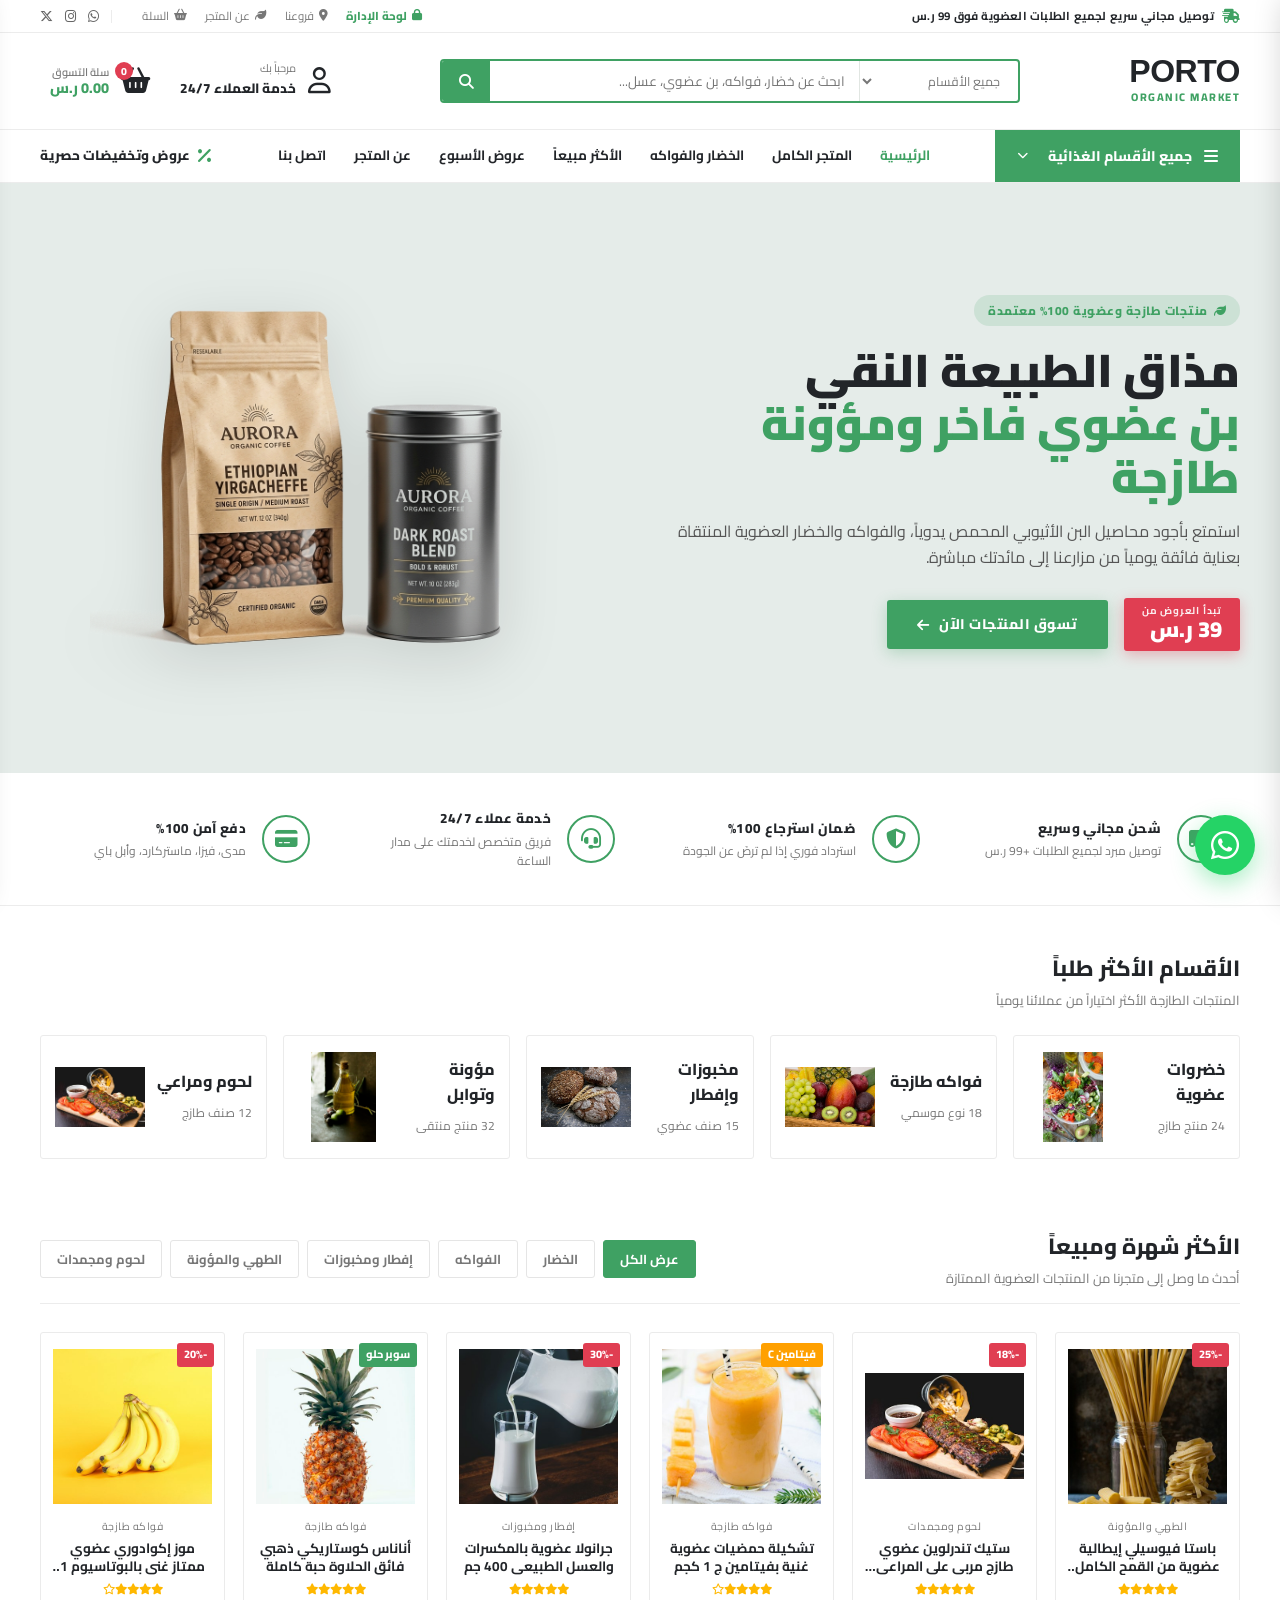
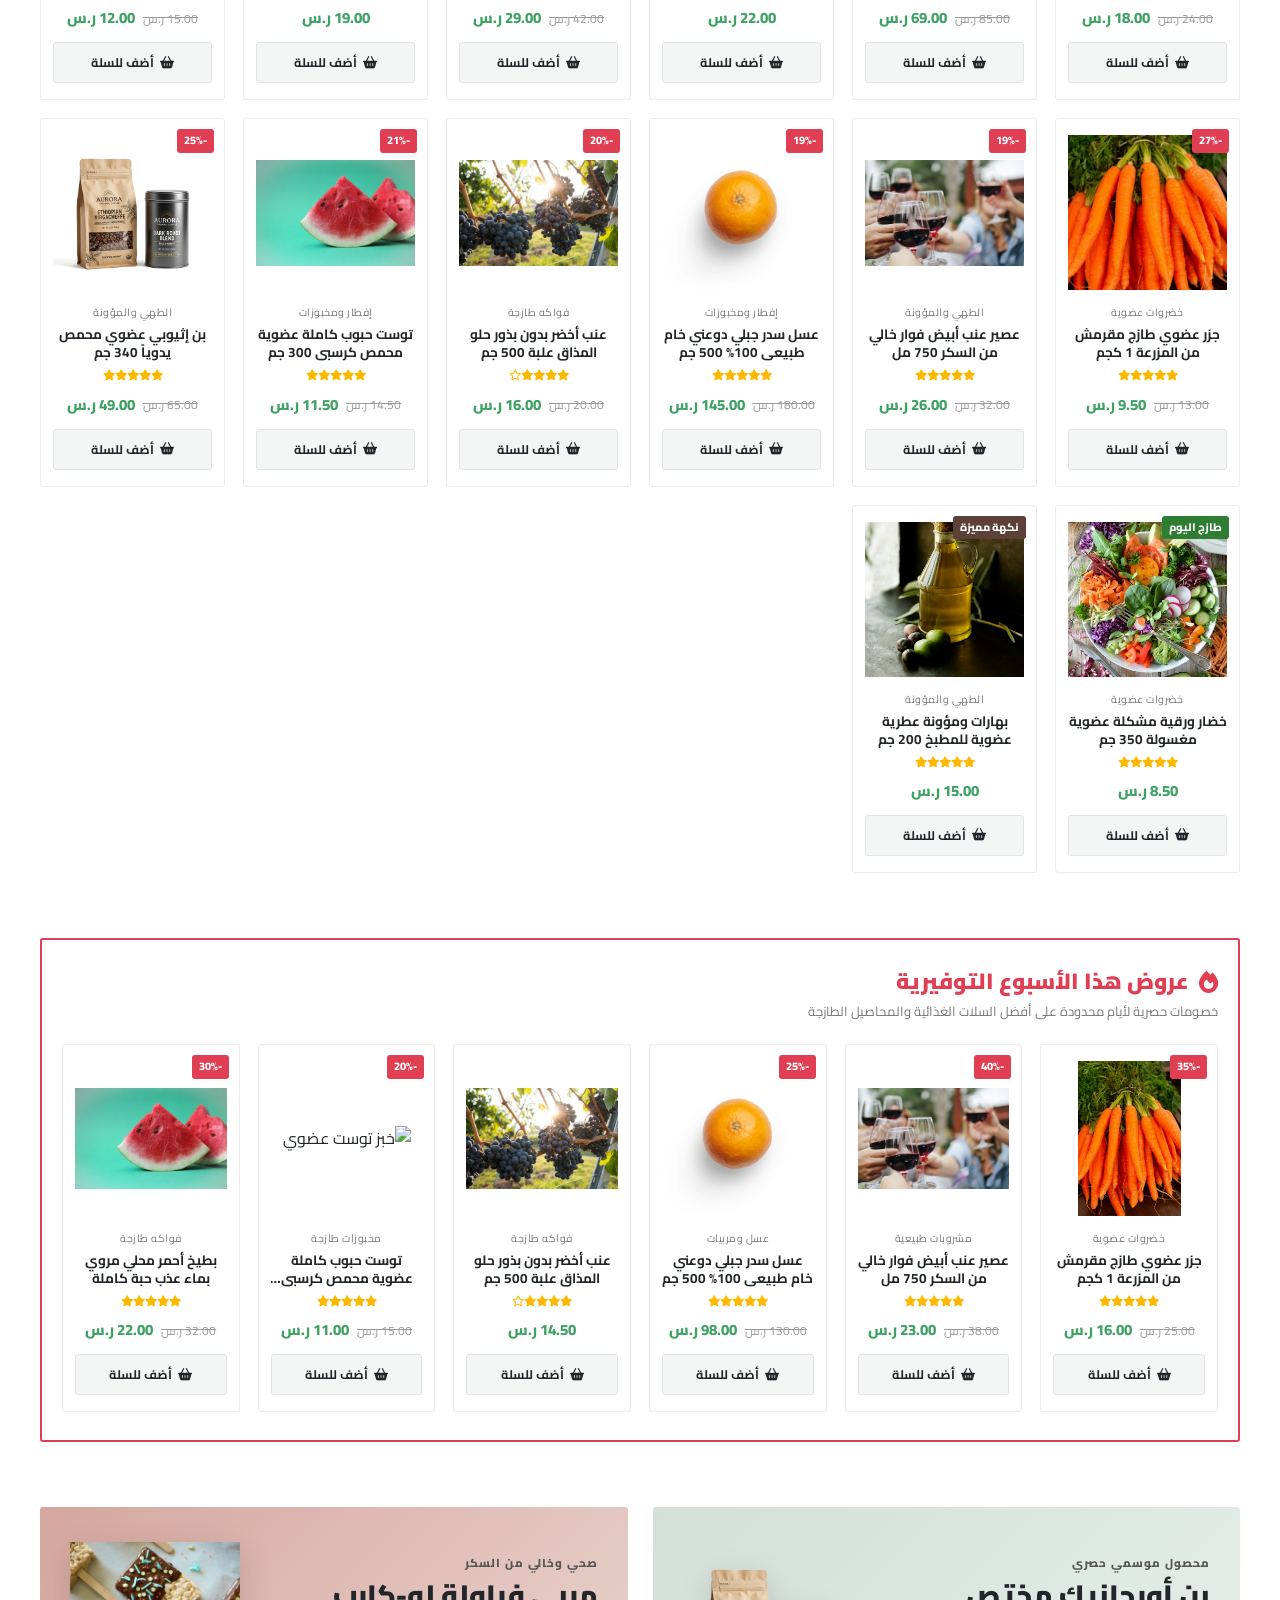
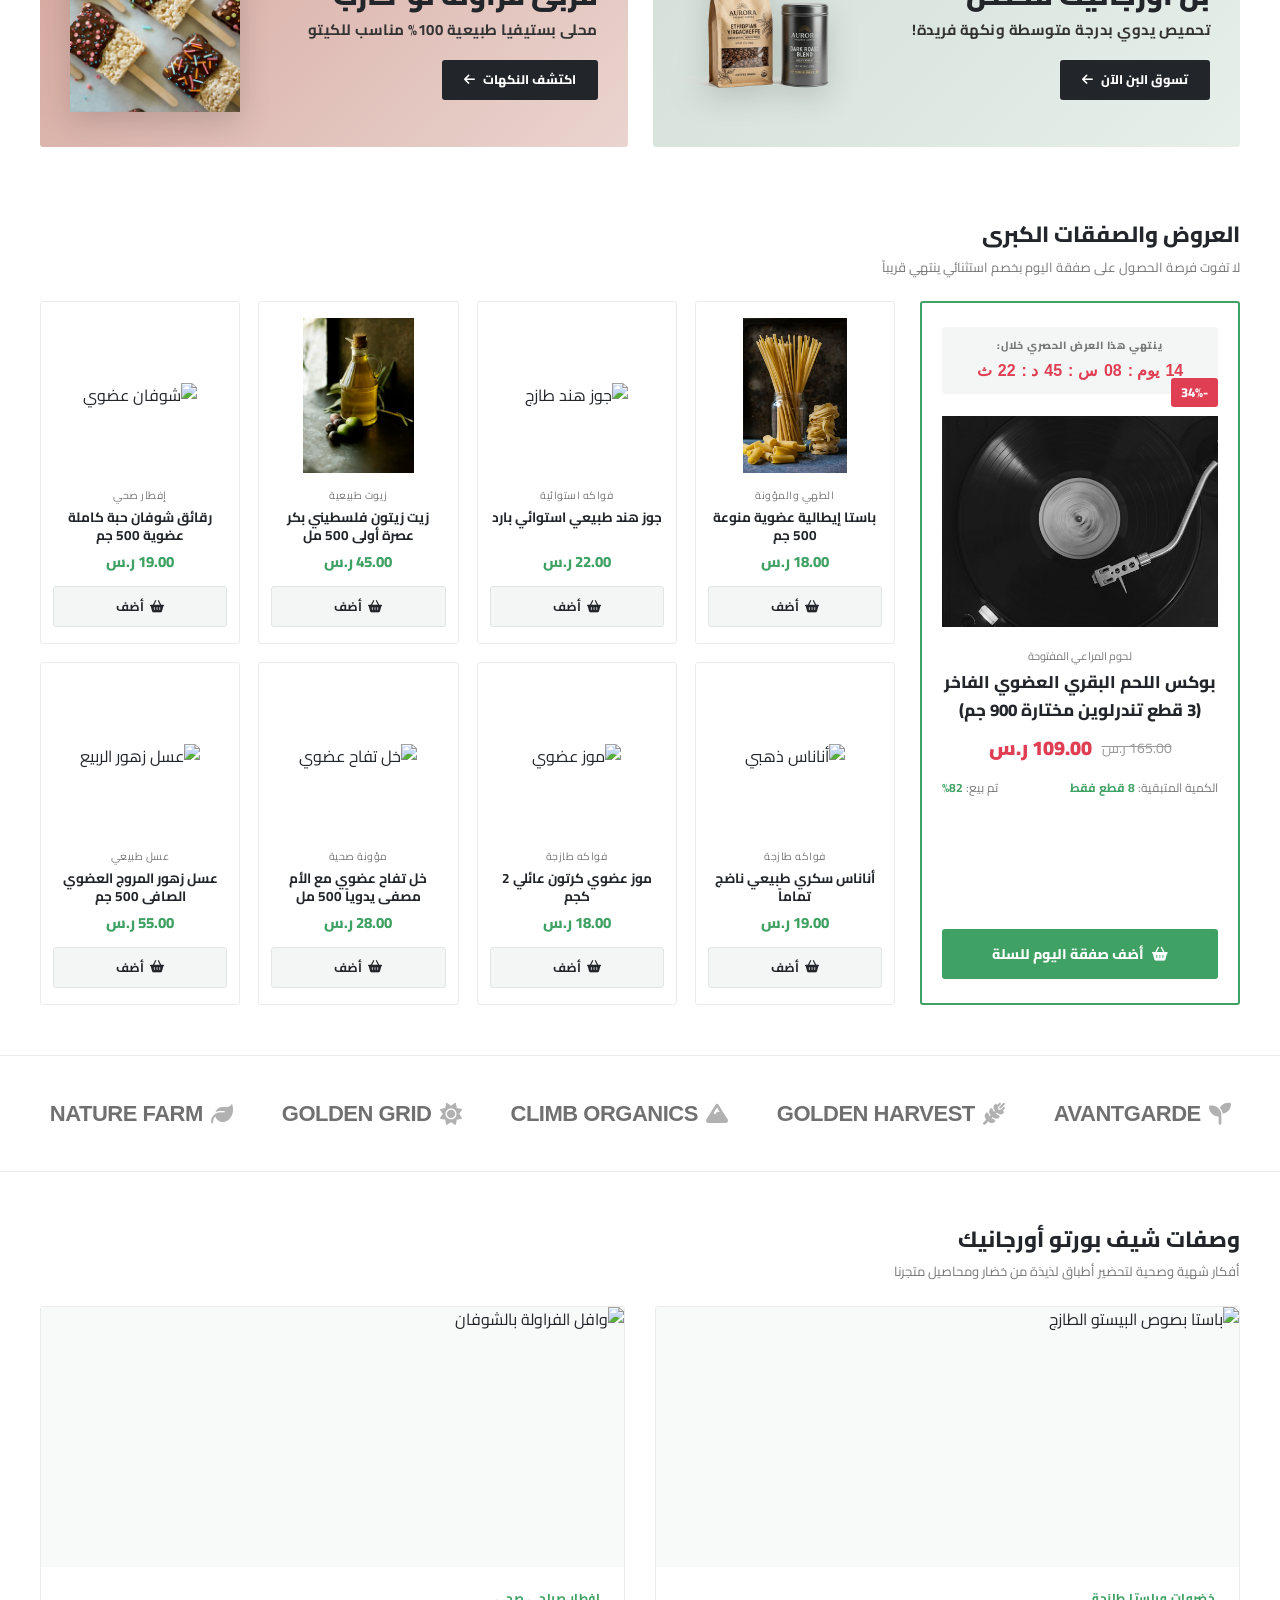
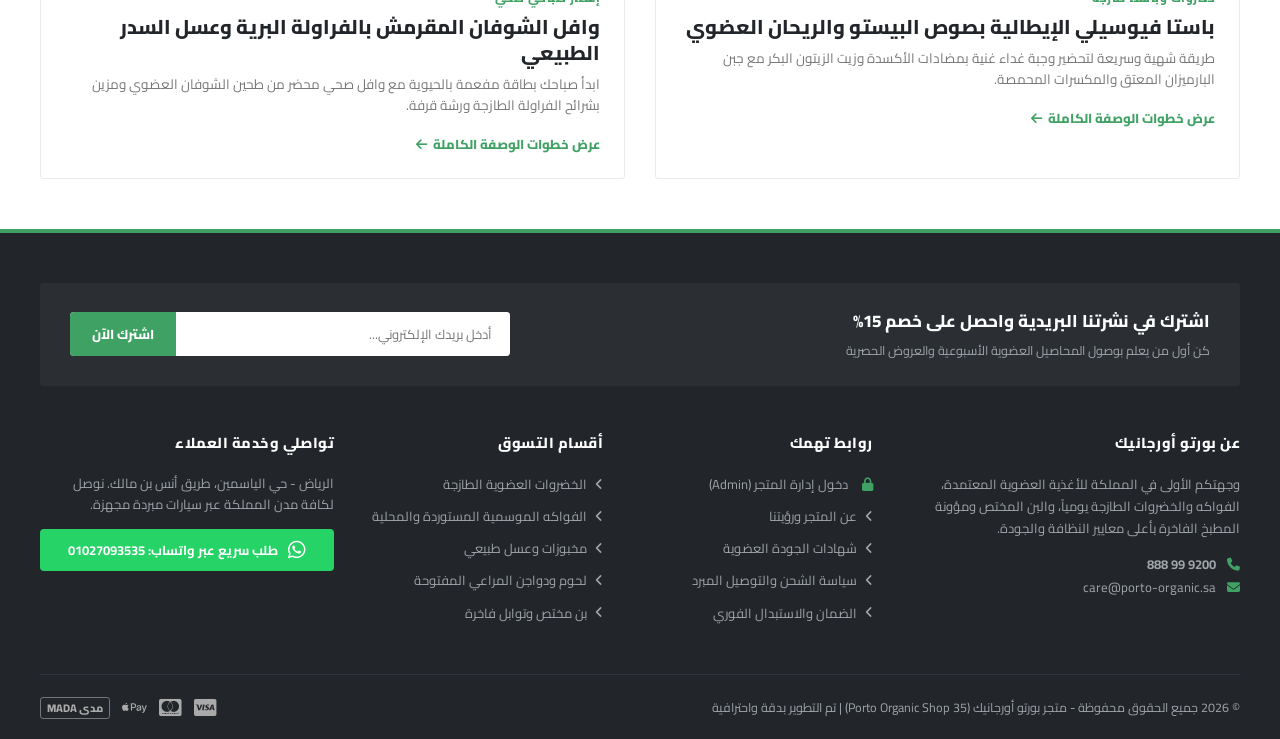
==== commit c51534e1: "Unify header, categories dropdown sidebar, and mobile menu across all pages" ====
--- a/index.html
+++ b/index.html
@@ -20,253 +20,135 @@
 
 
 
-    <!-- 1. TOP BAR -->
-
+            <!-- 1. TOP BAR -->
     <div class="porto-topbar">
-
         <div class="container">
-
             <div class="topbar-inner">
-
                 <div class="topbar-msg">
-
                     <i class="fa-solid fa-truck-fast"></i>
-
                     <span>توصيل مجاني سريع لجميع الطلبات العضوية فوق 99 ر.س</span>
-
-                </div>
-
-                <div class="topbar-links"><a href="admin/index.html" style="color:#3FA163; font-weight:800;"><i class="fa-solid fa-lock"></i> لوحة الإدارة</a>
-
-                    <a href="javascript:void(0)"><i class="fa-solid fa-location-dot"></i> فروعنا</a>
-
-                    <a href="javascript:void(0)"><i class="fa-solid fa-box"></i> تتبع الطلب</a>
-
-                    <a href="javascript:void(0)"><i class="fa-regular fa-heart"></i> المفضلة</a>
-
+                </div>
+                <div class="topbar-links">
+                    <a href="admin/index.html" style="color:#3FA163; font-weight:800;"><i class="fa-solid fa-lock"></i> لوحة الإدارة</a>
+                    <a href="contact.html"><i class="fa-solid fa-location-dot"></i> فروعنا</a>
+                    <a href="about.html"><i class="fa-solid fa-leaf"></i> عن المتجر</a>
+                    <a href="javascript:void(0)" onclick="toggleCartDrawer()"><i class="fa-solid fa-basket-shopping"></i> السلة</a>
                     <div class="topbar-socials">
-
-                        <a href="#"><i class="fa-brands fa-facebook-f"></i></a>
-
-                        <a href="#"><i class="fa-brands fa-x-twitter"></i></a>
-
-                        <a href="#"><i class="fa-brands fa-instagram"></i></a>
-
-                    </div>
-
-                </div>
-
-            </div>
-
-        </div>
-
+                        <a href="https://wa.me/201027093535" target="_blank" title="واتساب"><i class="fa-brands fa-whatsapp"></i></a>
+                        <a href="#" title="انستقرام"><i class="fa-brands fa-instagram"></i></a>
+                        <a href="#" title="تويتر"><i class="fa-brands fa-x-twitter"></i></a>
+                    </div>
+                </div>
+            </div>
+        </div>
     </div>
 
-
-
     <!-- 2. MAIN HEADER -->
-
     <header class="porto-header">
-
         <div class="container">
-
             <div class="header-inner">
-
                 <!-- Logo -->
-
-                <a href="#" class="header-logo">
-
+                <a href="index.html" class="header-logo">
                     <div class="logo-text-box">
-
                         <h1>PORTO</h1>
-
                         <span>ORGANIC MARKET</span>
-
-                    </div>
-
+                    </div>
                 </a>
 
-
-
                 <!-- Search Form -->
-
-                <form class="header-search-form" onsubmit="event.preventDefault(); triggerSearch();">
-
-                    <select class="search-category-select">
-
+                <form class="header-search-form" action="shop.html" method="GET" onsubmit="event.preventDefault(); triggerSearch(this);">
+                    <select class="search-category-select" name="cat" id="headerSearchCat">
                         <option value="all">جميع الأقسام</option>
-
                         <option value="veg">الخضروات العضوية</option>
-
                         <option value="fruits">الفواكه الطازجة</option>
-
                         <option value="bakery">المخبوزات والإفطار</option>
-
-                        <option value="cooking">المؤونة وزيوت الطهي</option>
-
+                        <option value="cooking">المؤونة وتوابل</option>
+                        <option value="meat">لحوم ودواجن المراعي</option>
                     </select>
-
-                    <input type="text" id="searchInput" class="search-input-field" placeholder="ابحث عن خضار، فواكه، بن عضوي، عسل...">
-
+                    <input type="text" name="q" id="searchInput" class="search-input-field" placeholder="ابحث عن خضار، فواكه، بن عضوي، عسل...">
                     <button type="submit" class="search-submit-btn"><i class="fa-solid fa-magnifying-glass"></i></button>
-
                 </form>
 
-
-
                 <!-- Actions: Account & Cart -->
-
                 <div class="header-user-actions">
-
-                    <div class="user-account-box" onclick="showToast('مرحباً بك! يمكنك تسجيل الدخول أو إنشاء حساب جديد')">
-
+                    <div class="user-account-box" onclick="showToast('مرحباً بك في بورتو أورجانيك! خدمة العملاء: 01027093535')">
                         <i class="fa-regular fa-user"></i>
-
                         <div class="user-account-text">
-
                             <span>مرحباً بك</span>
-
-                            <strong>تسجيل الدخول / عضو جديد</strong>
-
+                            <strong>خدمة العملاء 24/7</strong>
                         </div>
-
-                    </div>
-
-
-
-                    <div class="header-cart-box" onclick="toggleCartDrawer()">
-
+                    </div>
+
+                    <div class="header-cart-box" onclick="toggleCartDrawer()" style="cursor:pointer;" title="عرض سلة المشتريات">
                         <div class="cart-icon-wrapper">
-
                             <i class="fa-solid fa-basket-shopping"></i>
-
-                            <span class="cart-badge-count" id="headerCartCount">2</span>
-
+                            <span class="cart-badge-count" id="headerCartCount">0</span>
                         </div>
-
                         <div class="cart-info-text">
-
                             <span class="cart-info-label">سلة التسوق</span>
-
-                            <span class="cart-info-total" id="headerCartTotal">88.00 ر.س</span>
-
+                            <span class="cart-info-total" id="headerCartTotal">0.00 ر.س</span>
                         </div>
-
-                    </div>
-
-                </div>
-
-            </div>
-
-        </div>
-
+                    </div>
+                </div>
+            </div>
+        </div>
     </header>
 
-
-
-    <!-- MOBILE HEADER BAR -->
-
+    <!-- MOBILE HEADER BAR (Sticky on Mobile) -->
     <div class="mobile-header-bar">
-
-        <button style="background:none; border:none; font-size:22px; cursor:pointer;" onclick="toggleCartDrawer()">
-
+        <button class="mob-menu-toggle-btn" onclick="toggleMobileMenu()" aria-label="القائمة الرئيسية" title="القائمة الرئيسية">
             <i class="fa-solid fa-bars"></i>
-
         </button>
-
-        <div class="logo-text-box" style="text-align:center;">
-
-            <h1 style="font-size:24px; font-weight:900; line-height:1; font-family:'Poppins';">PORTO</h1>
-
-            <span style="font-size:9.5px; font-weight:800; color:var(--porto-primary); letter-spacing:1px;">ORGANIC</span>
-
-        </div>
-
-        <div style="position:relative; cursor:pointer;" onclick="toggleCartDrawer()">
-
+        <a href="index.html" class="logo-text-box" style="text-align:center; text-decoration:none; color:inherit;">
+            <h1 style="font-size:24px; font-weight:900; line-height:1; font-family:'Cairo'; margin:0;">PORTO</h1>
+            <span style="font-size:9.5px; font-weight:800; color:var(--porto-primary); letter-spacing:1px;">ORGANIC MARKET</span>
+        </a>
+        <div style="position:relative; cursor:pointer;" onclick="toggleCartDrawer()" title="سلة التسوق">
             <i class="fa-solid fa-basket-shopping" style="font-size:22px; color:var(--porto-secondary);"></i>
-
-            <span class="cart-badge-count" id="mobCartCount">2</span>
-
-        </div>
-
+            <span class="cart-badge-count" id="mobCartCount">0</span>
+        </div>
     </div>
 
-
-
-    <!-- 3. NAVIGATION BAR -->
-
+    <!-- 3. NAVIGATION BAR (Desktop with Sidebar Categories Dropdown) -->
     <nav class="porto-navbar">
-
         <div class="container">
-
             <div class="navbar-inner">
-
+                <!-- Dropdown on the right side: جميع الأقسام الغذائية -->
                 <div class="dept-dropdown-wrapper">
-
-                    <button class="dept-btn">
-
+                    <button class="dept-btn" type="button" onclick="this.parentElement.classList.toggle('open');">
                         <i class="fa-solid fa-bars"></i>
-
                         <span>جميع الأقسام الغذائية</span>
-
                         <i class="fa-solid fa-chevron-down" style="font-size: 11px; margin-right: 8px;"></i>
-
-                    </button>
-
+                    </button>
                     <div class="dept-menu">
-
-                        <a href="category.html?cat=veg">الخضروات العضوية <span>></span></a>
-
-                        <a href="category.html?cat=veg">الفواكه الطازجة والموسمية <span>></span></a>
-
-                        <a href="category.html?cat=veg">المخبوزات وإفطار الصباح <span>></span></a>
-
-                        <a href="category.html?cat=veg">زيوت الزيتون والمؤونة <span>></span></a>
-
-                        <a href="category.html?cat=veg">الألبان والأجبان البلدية <span>></span></a>
-
-                        <a href="shop.html?filter=deals">عروض الأسبوع التوفيرية <span>%</span></a>
-
-                    </div>
-
-                </div>
-
-
-
+                        <a href="category.html?cat=veg"><i class="fa-solid fa-carrot" style="color:var(--porto-primary); margin-left:8px;"></i> الخضروات العضوية <span>›</span></a>
+                        <a href="category.html?cat=fruits"><i class="fa-solid fa-apple-whole" style="color:#E53935; margin-left:8px;"></i> الفواكه الطازجة والموسمية <span>›</span></a>
+                        <a href="category.html?cat=bakery"><i class="fa-solid fa-wheat-awn" style="color:#FFA000; margin-left:8px;"></i> المخبوزات وإفطار الصباح <span>›</span></a>
+                        <a href="category.html?cat=cooking"><i class="fa-solid fa-jar" style="color:#8D6E63; margin-left:8px;"></i> زيوت الزيتون والمؤونة <span>›</span></a>
+                        <a href="category.html?cat=meat"><i class="fa-solid fa-drumstick-bite" style="color:#C2185B; margin-left:8px;"></i> لحوم ودواجن المراعي <span>›</span></a>
+                        <a href="shop.html?filter=deals" style="background:#FFF8E1; color:#D84315; font-weight:800;"><i class="fa-solid fa-fire" style="color:#E53935; margin-left:8px;"></i> عروض الأسبوع التوفيرية <span>%</span></a>
+                    </div>
+                </div>
+
+                <!-- Nav links -->
                 <ul class="nav-links-list">
-
-                    <li><a href="#" class="active">الرئيسية</a></li>
-
-                    <li><a href="category.html?cat=veg">الخضار والفواكه</a></li>
-
-                    <li><a href="shop.html">الأكثر مبيعاً</a></li>
-
+                    <li><a href="index.html" class="active">الرئيسية</a></li>
+                    <li><a href="shop.html" class="">المتجر الكامل</a></li>
+                    <li><a href="category.html?cat=veg" class="">الخضار والفواكه</a></li>
+                    <li><a href="shop.html?filter=popular">الأكثر مبيعاً</a></li>
                     <li><a href="shop.html?filter=deals">عروض الأسبوع</a></li>
-
-                    <li><a href="shop.html?filter=deals">صفقة اليوم العضوية</a></li>
-
-                    <li><a href="about.html">وصفات الشيف</a></li>
-
+                    <li><a href="about.html" class="">عن المتجر</a></li>
+                    <li><a href="contact.html" class="">اتصل بنا</a></li>
                 </ul>
 
-
-
+                <!-- Special Offers Badge link -->
                 <a href="shop.html?filter=deals" class="special-offers-link">
-
                     <i class="fa-solid fa-percent"></i>
-
                     <span>عروض وتخفيضات حصرية</span>
-
                 </a>
-
-            </div>
-
-        </div>
-
+            </div>
+        </div>
     </nav>
-
-
 
     <!-- 4. HERO BANNER (Block 1) -->
 
@@ -1508,5 +1390,108 @@
 
     <script src="js/store.js"></script>
 
+
+    
+
+
+    <!-- MOBILE MENU DRAWER (Slide-out Navigation) -->
+    <div class="mobile-menu-overlay" id="mobileDrawerOverlay" onclick="toggleMobileMenu()"></div>
+    <div class="mobile-menu-drawer" id="mobileMenuDrawer">
+        <div class="mob-drawer-header">
+            <div class="logo-text-box">
+                <h2 style="font-size:22px; font-weight:900; margin:0; line-height:1; font-family:'Cairo'; color:#222529;">PORTO</h2>
+                <span style="font-size:9px; font-weight:800; color:var(--porto-primary); letter-spacing:1px;">ORGANIC MARKET</span>
+            </div>
+            <button class="mob-drawer-close" onclick="toggleMobileMenu()" aria-label="إغلاق"><i class="fa-solid fa-xmark"></i></button>
+        </div>
+
+        <!-- Mobile Search Box -->
+        <div class="mob-drawer-search">
+            <form onsubmit="event.preventDefault(); triggerMobileSearch();">
+                <div style="position:relative; display:flex; align-items:center;">
+                    <input type="text" id="mobSearchInput" placeholder="ابحث في المتجر العضوي..." style="width:100%; padding:10px 38px 10px 14px; border:1px solid #DDD; border-radius:6px; font-size:13px; font-family:'Cairo';">
+                    <button type="submit" style="position:absolute; right:10px; border:none; background:none; color:var(--porto-primary); font-size:15px; cursor:pointer;"><i class="fa-solid fa-magnifying-glass"></i></button>
+                </div>
+            </form>
+        </div>
+
+        <div class="mob-drawer-body">
+            <!-- Section 1: All Categories (جميع الأقسام الغذائية) -->
+            <div class="mob-section-title"><i class="fa-solid fa-layer-group" style="color:var(--porto-primary); margin-left:6px;"></i> جميع الأقسام الغذائية</div>
+            <div class="mob-cat-list">
+                <a href="category.html?cat=veg" class="mob-cat-item">
+                    <span><i class="fa-solid fa-carrot" style="color:var(--porto-primary); width:20px; text-align:center; margin-left:8px;"></i> الخضروات العضوية</span>
+                    <i class="fa-solid fa-chevron-left" style="font-size:11px; color:#AAA;"></i>
+                </a>
+                <a href="category.html?cat=fruits" class="mob-cat-item">
+                    <span><i class="fa-solid fa-apple-whole" style="color:#E53935; width:20px; text-align:center; margin-left:8px;"></i> الفواكه الطازجة والموسمية</span>
+                    <i class="fa-solid fa-chevron-left" style="font-size:11px; color:#AAA;"></i>
+                </a>
+                <a href="category.html?cat=bakery" class="mob-cat-item">
+                    <span><i class="fa-solid fa-wheat-awn" style="color:#FFA000; width:20px; text-align:center; margin-left:8px;"></i> المخبوزات وإفطار الصباح</span>
+                    <i class="fa-solid fa-chevron-left" style="font-size:11px; color:#AAA;"></i>
+                </a>
+                <a href="category.html?cat=cooking" class="mob-cat-item">
+                    <span><i class="fa-solid fa-jar" style="color:#8D6E63; width:20px; text-align:center; margin-left:8px;"></i> زيوت الزيتون والمؤونة</span>
+                    <i class="fa-solid fa-chevron-left" style="font-size:11px; color:#AAA;"></i>
+                </a>
+                <a href="category.html?cat=meat" class="mob-cat-item">
+                    <span><i class="fa-solid fa-drumstick-bite" style="color:#C2185B; width:20px; text-align:center; margin-left:8px;"></i> لحوم ودواجن المراعي</span>
+                    <i class="fa-solid fa-chevron-left" style="font-size:11px; color:#AAA;"></i>
+                </a>
+                <a href="shop.html?filter=deals" class="mob-cat-item" style="background:#FFF8E1; color:#D84315; font-weight:800; border-radius:6px; margin:4px 0;">
+                    <span><i class="fa-solid fa-fire" style="color:#E53935; width:20px; text-align:center; margin-left:8px;"></i> عروض الأسبوع التوفيرية</span>
+                    <span style="background:#D84315; color:#fff; font-size:10px; padding:2px 6px; border-radius:10px; font-weight:800;">خصومات</span>
+                </a>
+            </div>
+
+            <!-- Section 2: Main Pages (صفحات المتجر) -->
+            <div class="mob-section-title" style="margin-top:18px;"><i class="fa-solid fa-compass" style="color:var(--porto-primary); margin-left:6px;"></i> صفحات المتجر</div>
+            <div class="mob-cat-list">
+                <a href="index.html" class="mob-cat-item"><span><i class="fa-solid fa-house" style="width:20px; text-align:center; margin-left:8px;"></i> الرئيسية</span></a>
+                <a href="shop.html" class="mob-cat-item"><span><i class="fa-solid fa-store" style="width:20px; text-align:center; margin-left:8px;"></i> المتجر الكامل</span></a>
+                <a href="category.html?cat=veg" class="mob-cat-item"><span><i class="fa-solid fa-basket-shopping" style="width:20px; text-align:center; margin-left:8px;"></i> تصفح الأقسام</span></a>
+                <a href="about.html" class="mob-cat-item"><span><i class="fa-solid fa-leaf" style="width:20px; text-align:center; margin-left:8px;"></i> عن المتجر ورؤيتنا</span></a>
+                <a href="contact.html" class="mob-cat-item"><span><i class="fa-solid fa-phone" style="width:20px; text-align:center; margin-left:8px;"></i> خدمة العملاء والتواصل</span></a>
+                <a href="admin/index.html" class="mob-cat-item" style="color:#2E7D32; font-weight:800;"><span><i class="fa-solid fa-lock" style="width:20px; text-align:center; margin-left:8px;"></i> دخول لوحة الإدارة (PIN: 1234)</span></a>
+            </div>
+
+            <!-- Quick Contacts Box -->
+            <div style="background:#F1F8E9; border:1px solid #C8E6C9; border-radius:8px; padding:12px; margin-top:20px; text-align:center;">
+                <p style="font-size:12px; font-weight:700; color:#2E7D32; margin-bottom:8px;">طلب سريع عبر واتساب</p>
+                <a href="https://wa.me/201027093535" target="_blank" style="background:#25D366; color:#fff; display:flex; align-items:center; justify-content:center; gap:8px; padding:8px 12px; border-radius:4px; font-size:13px; font-weight:800; text-decoration:none;">
+                    <i class="fa-brands fa-whatsapp" style="font-size:17px;"></i> 01027093535
+                </a>
+            </div>
+        </div>
+    </div>
+
+    <!-- 4. MOBILE BOTTOM BAR (Fixed 5 Items) -->
+    <div class="mobile-bottom-nav">
+        <div class="mob-nav-grid" style="grid-template-columns: repeat(5, 1fr);">
+            <a href="index.html" class="mob-nav-item active">
+                <i class="fa-solid fa-house"></i>
+                <span>الرئيسية</span>
+            </a>
+            <a href="javascript:void(0)" onclick="toggleMobileMenu()" class="mob-nav-item">
+                <i class="fa-solid fa-bars"></i>
+                <span>الأقسام</span>
+            </a>
+            <a href="shop.html" class="mob-nav-item ">
+                <i class="fa-solid fa-store"></i>
+                <span>المتجر</span>
+            </a>
+            <a href="javascript:void(0)" onclick="toggleCartDrawer()" class="mob-nav-item" style="position:relative;">
+                <i class="fa-solid fa-basket-shopping"></i>
+                <span class="cart-badge-count" id="mobBottomCartCount" style="position:absolute; top:-4px; right:calc(50% - 18px); font-size:10px; width:16px; height:16px; line-height:16px;">0</span>
+                <span>السلة</span>
+            </a>
+            <a href="https://wa.me/201027093535" target="_blank" class="mob-nav-item" style="color:#25D366;">
+                <i class="fa-brands fa-whatsapp" style="font-size:20px;"></i>
+                <span>واتساب</span>
+            </a>
+        </div>
+    </div>
+
 </body>
 </html>
--- a/css/style.css
+++ b/css/style.css
@@ -3301,8 +3301,13 @@
         ---------------------------------------------------- */
 
         .mobile-header-bar {
-
             display: none;
+            position: sticky;
+            top: 0;
+            z-index: 999;
+            position: sticky;
+            top: 0;
+            z-index: 999;
 
             background: #FFFFFF;
 
@@ -3572,4 +3577,126 @@
 
         }
 
-    +    
+
+/* ====================================================
+   MOBILE MENU DRAWER & NAVIGATION BAR STYLES
+   ==================================================== */
+.dept-dropdown-wrapper.open .dept-menu {
+    display: flex !important;
+}
+
+.mobile-menu-overlay {
+    position: fixed;
+    top: 0;
+    left: 0;
+    width: 100%;
+    height: 100%;
+    background: rgba(0, 0, 0, 0.6);
+    z-index: 99998;
+    opacity: 0;
+    visibility: hidden;
+    transition: all 0.3s ease;
+    backdrop-filter: blur(2px);
+}
+.mobile-menu-overlay.active {
+    opacity: 1;
+    visibility: visible;
+}
+.mobile-menu-drawer {
+    position: fixed;
+    top: 0;
+    right: -320px;
+    width: 310px;
+    max-width: 86vw;
+    height: 100%;
+    background: #FFFFFF;
+    z-index: 99999;
+    box-shadow: -5px 0 30px rgba(0, 0, 0, 0.2);
+    display: flex;
+    flex-direction: column;
+    transition: right 0.35s cubic-bezier(0.4, 0, 0.2, 1);
+    overflow-y: auto;
+}
+.mobile-menu-drawer.active {
+    right: 0;
+}
+.mob-drawer-header {
+    display: flex;
+    align-items: center;
+    justify-content: space-between;
+    padding: 16px 20px;
+    border-bottom: 1px solid #ECECEC;
+    background: #F9FBF9;
+}
+.mob-drawer-close {
+    background: #E8ECE8;
+    border: none;
+    width: 36px;
+    height: 36px;
+    border-radius: 50%;
+    font-size: 16px;
+    color: #444;
+    cursor: pointer;
+    display: flex;
+    align-items: center;
+    justify-content: center;
+    transition: all 0.2s;
+}
+.mob-drawer-close:hover {
+    background: #E53935;
+    color: #fff;
+}
+.mob-drawer-search {
+    padding: 14px 18px;
+    border-bottom: 1px solid #F0F4F0;
+    background: #FAFAFA;
+}
+.mob-drawer-body {
+    padding: 16px 18px 60px;
+    flex: 1;
+}
+.mob-section-title {
+    font-size: 12px;
+    font-weight: 800;
+    color: #888;
+    text-transform: uppercase;
+    letter-spacing: 0.5px;
+    margin-bottom: 10px;
+    display: flex;
+    align-items: center;
+}
+.mob-cat-list {
+    display: flex;
+    flex-direction: column;
+    gap: 4px;
+}
+.mob-cat-item {
+    display: flex;
+    align-items: center;
+    justify-content: space-between;
+    padding: 10px 12px;
+    border-radius: 6px;
+    color: var(--porto-secondary);
+    font-weight: 700;
+    font-size: 13.5px;
+    text-decoration: none;
+    transition: all 0.2s;
+    border: 1px solid transparent;
+}
+.mob-cat-item:hover, .mob-cat-item:active {
+    background: #F1F8E9;
+    color: var(--porto-primary);
+    border-color: #C8E6C9;
+}
+.mob-menu-toggle-btn {
+    background: none;
+    border: none;
+    font-size: 22px;
+    cursor: pointer;
+    color: var(--porto-secondary);
+    padding: 4px 8px;
+    display: flex;
+    align-items: center;
+    justify-content: center;
+}
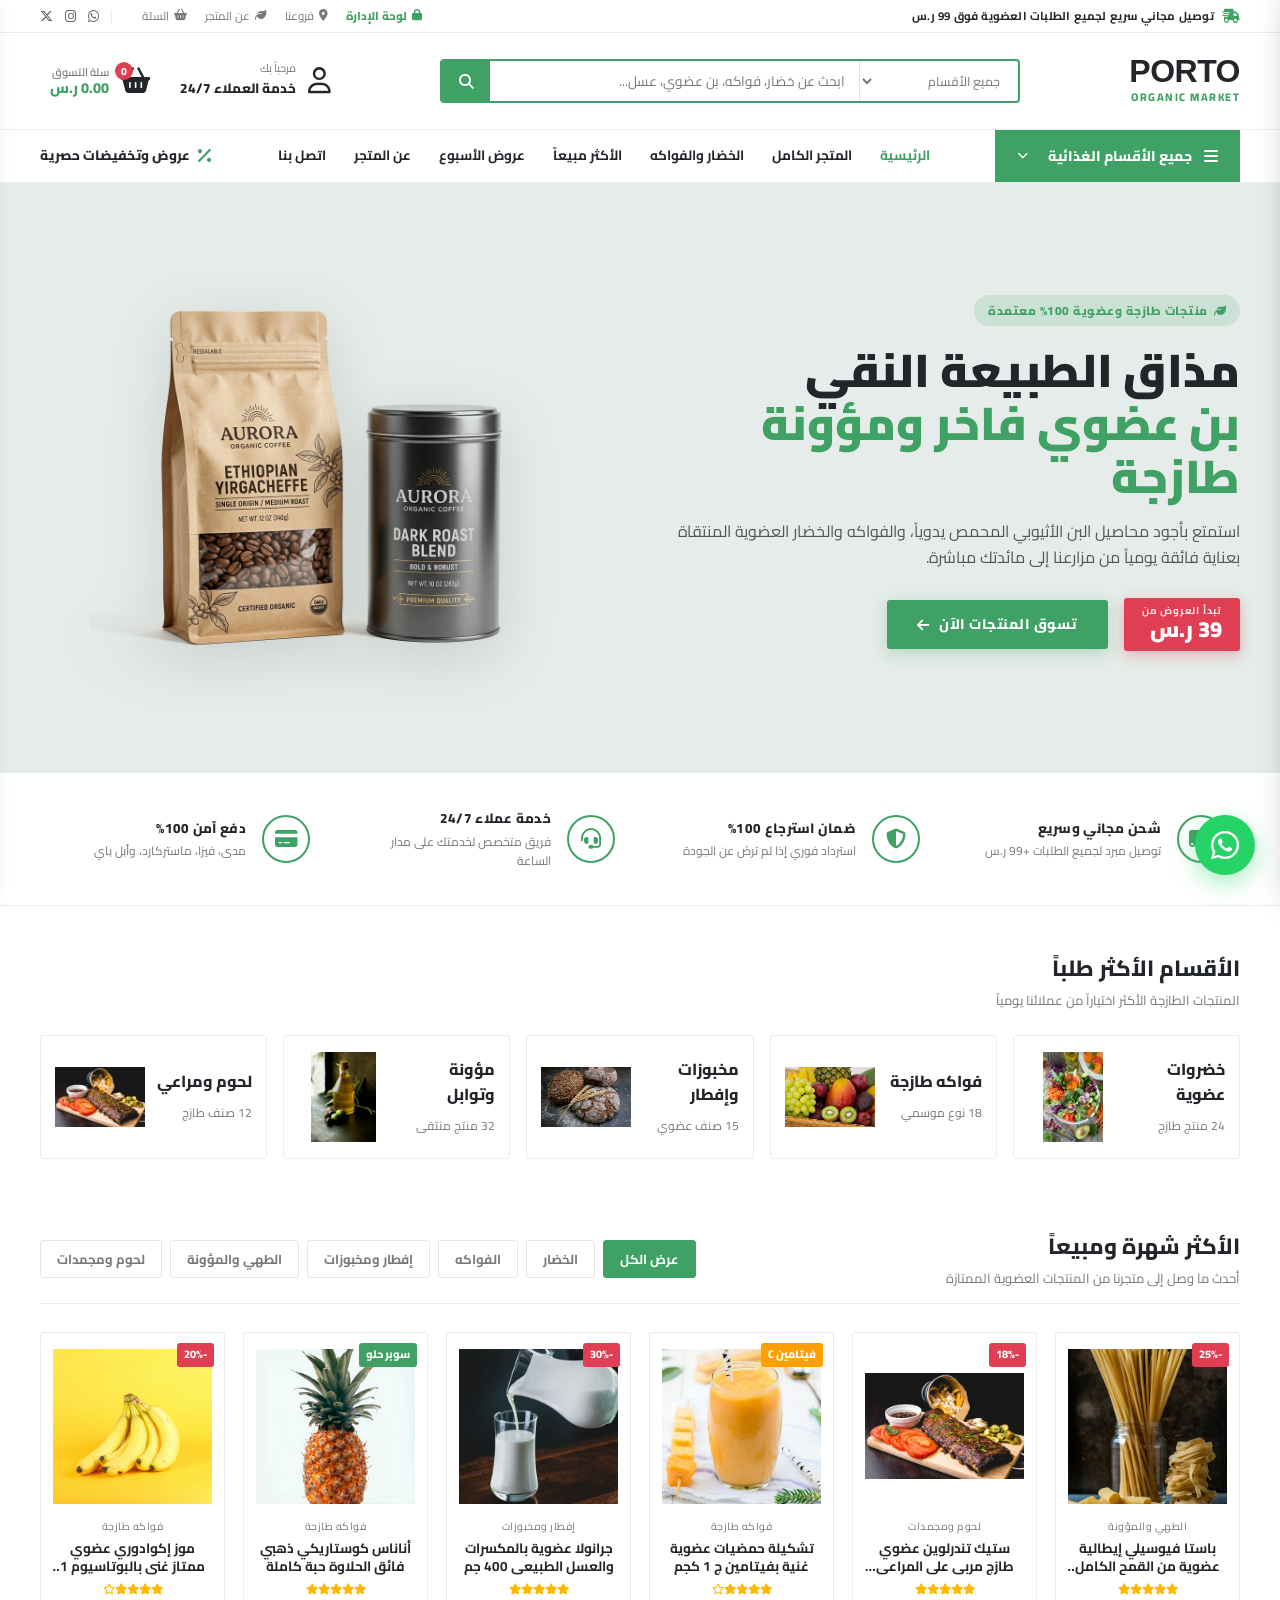
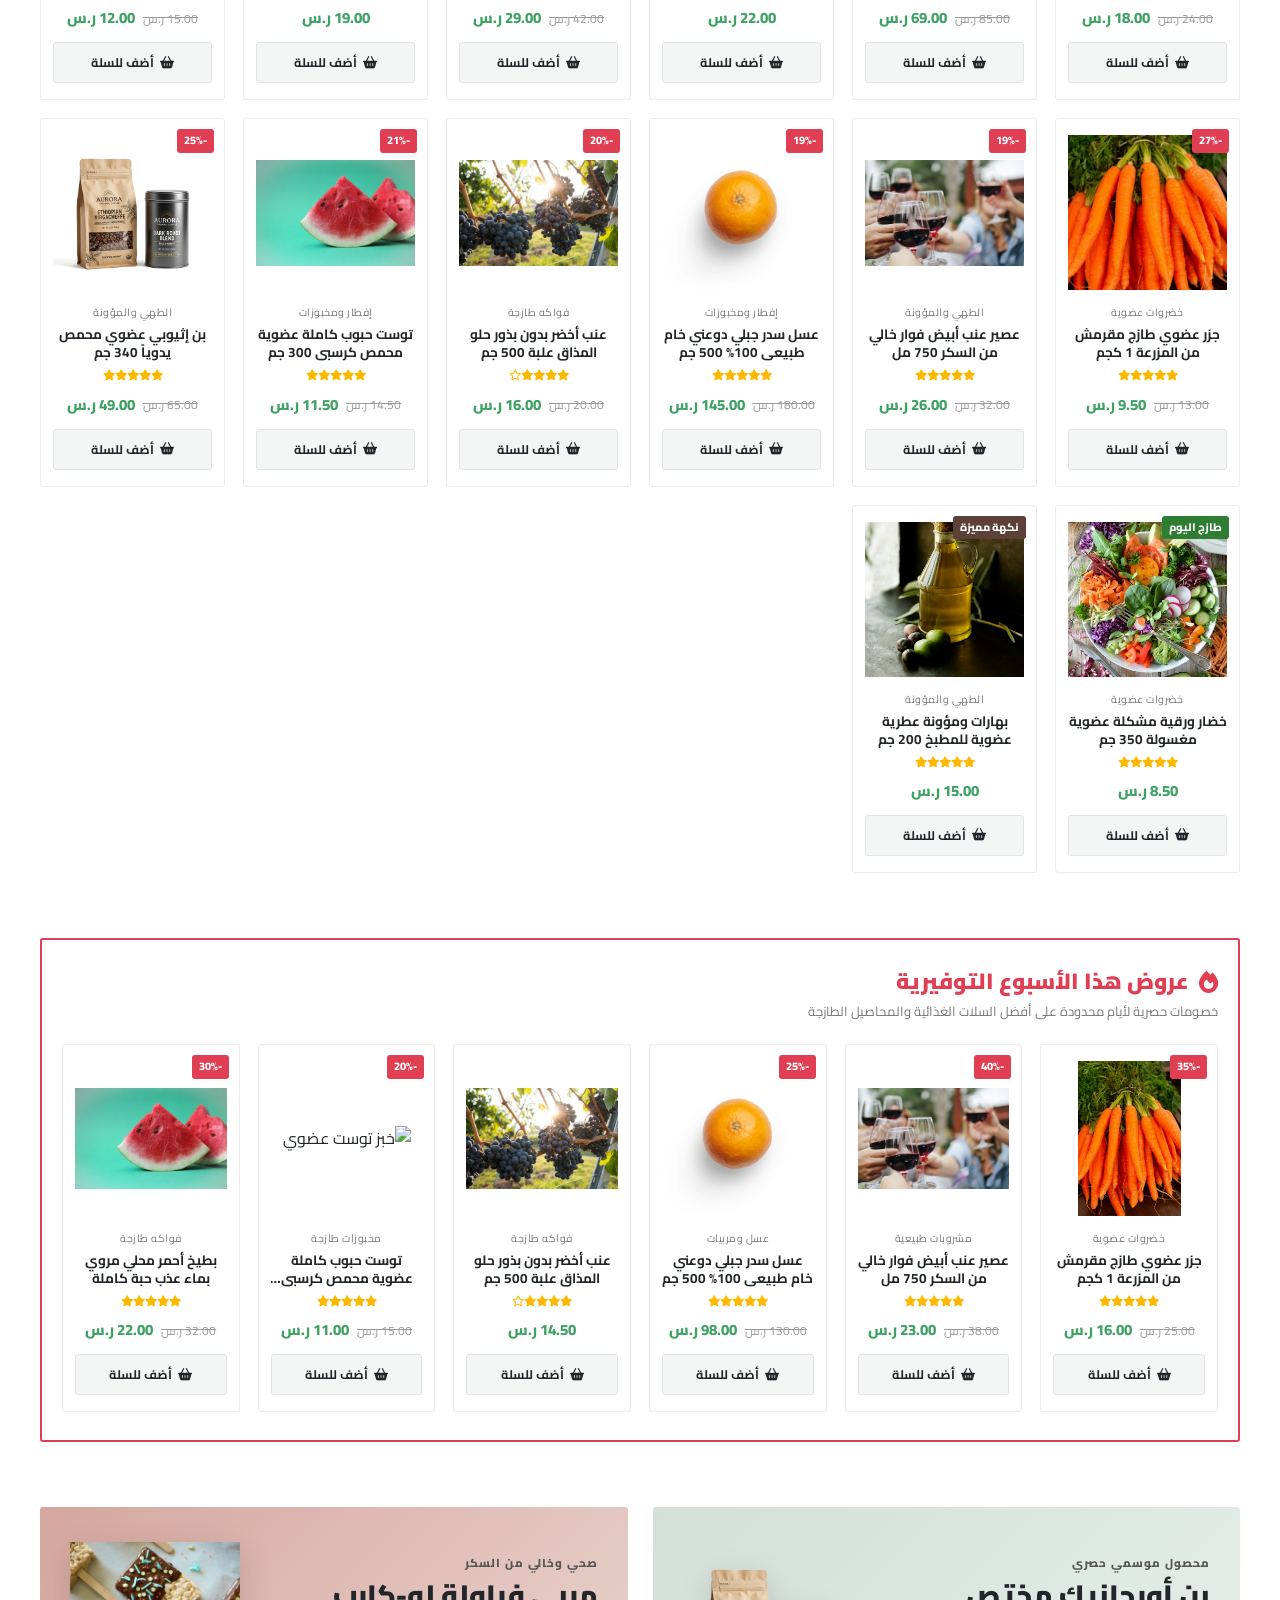
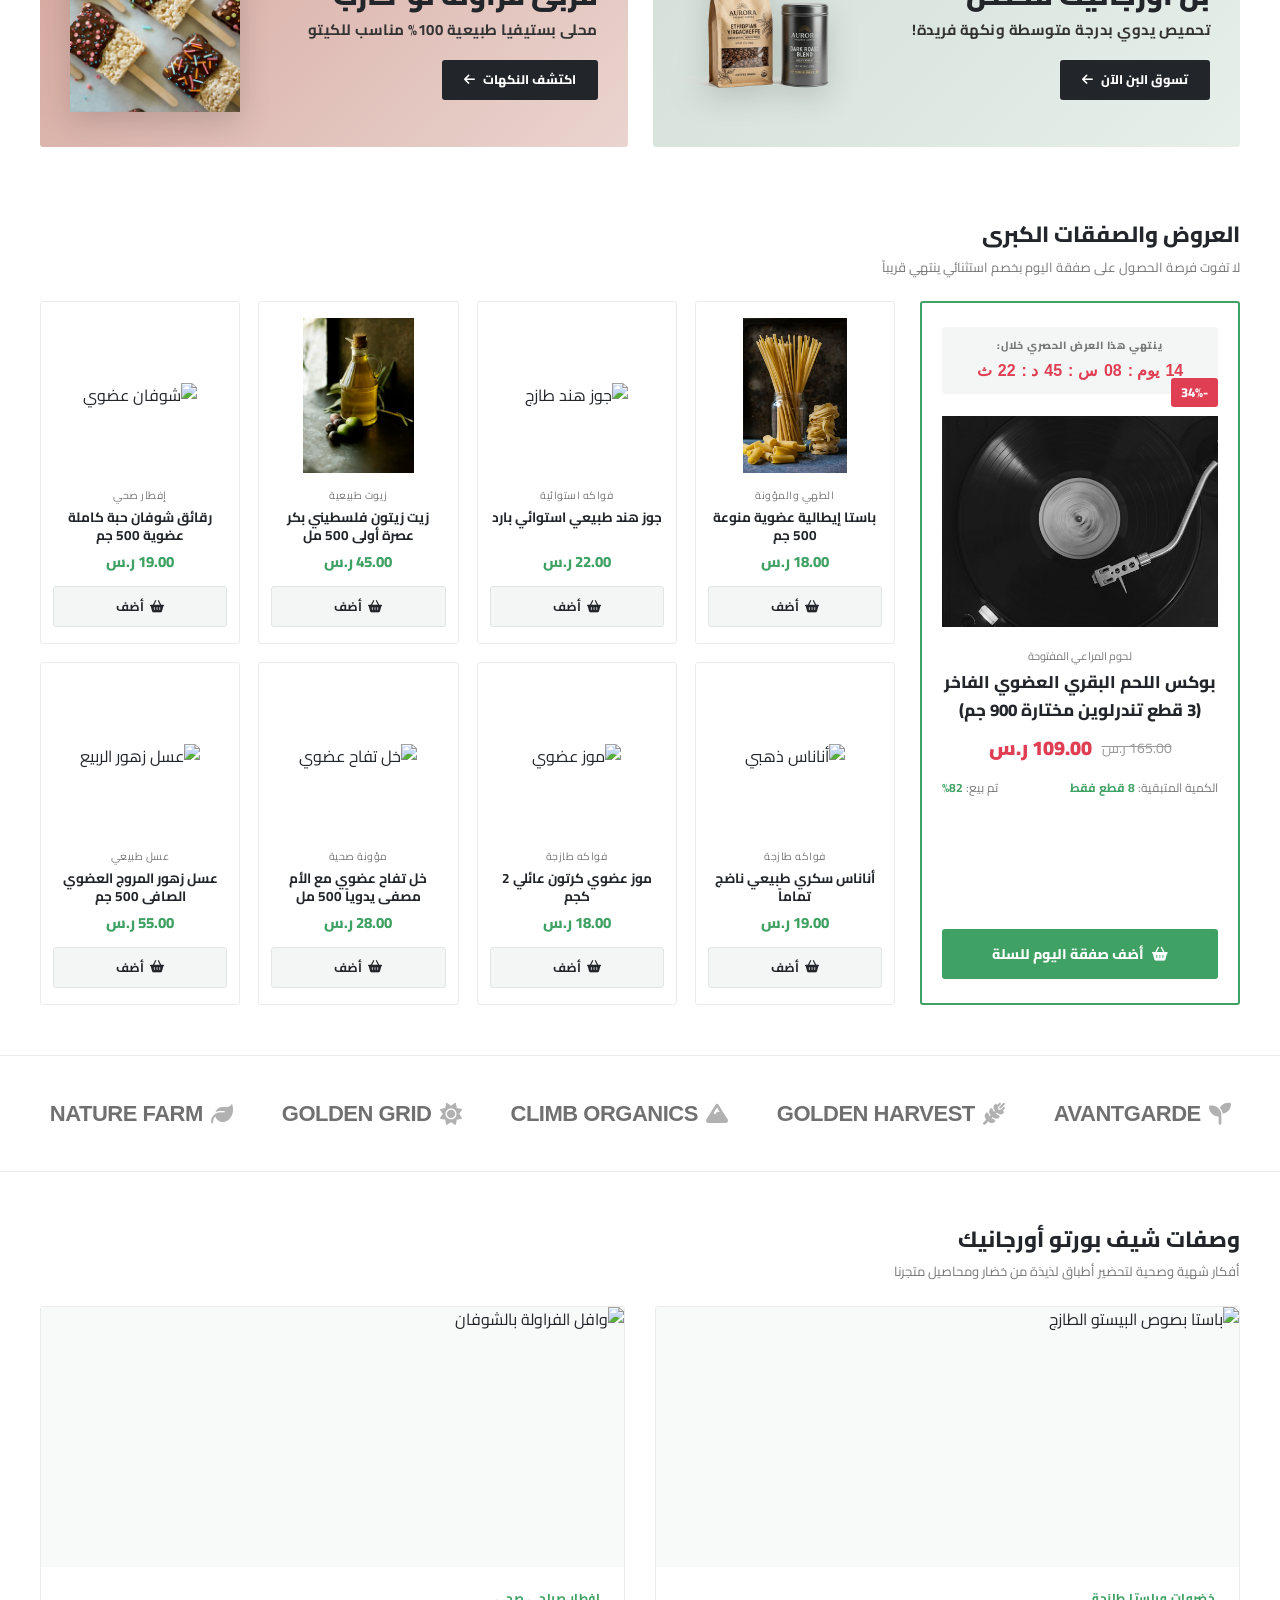
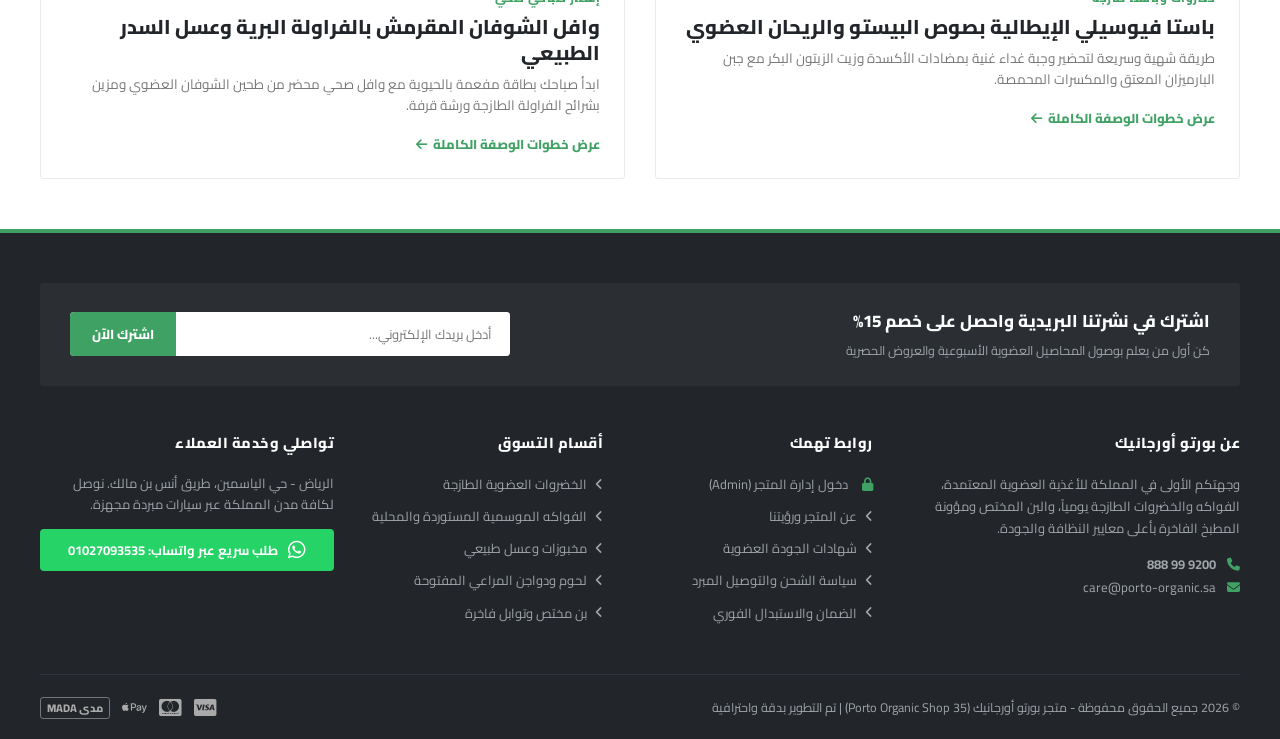
==== commit 79ceec45: "Add mobile category sub-bar strip, fix mobile drawer animation and instant click toggle" ====
--- a/index.html
+++ b/index.html
@@ -10,10 +10,44 @@
     <link href="https://fonts.googleapis.com/css2?family=Cairo:wght@400;600;700;800;900&display=swap" rel="stylesheet">
     <link rel="stylesheet" href="https://cdnjs.cloudflare.com/ajax/libs/font-awesome/6.5.1/css/all.min.css">
     <link rel="stylesheet" href="css/style.css">
+    <script>
+        function toggleMobileMenu() {
+            var d = document.getElementById('mobileMenuDrawer');
+            var o = document.getElementById('mobileDrawerOverlay');
+            if (!d) return;
+            d.classList.toggle('active');
+            if (o) o.classList.toggle('active');
+            document.body.style.overflow = d.classList.contains('active') ? 'hidden' : '';
+        }
+        function closeMobileMenu() {
+            var d = document.getElementById('mobileMenuDrawer');
+            var o = document.getElementById('mobileDrawerOverlay');
+            if (d) d.classList.remove('active');
+            if (o) o.classList.remove('active');
+            document.body.style.overflow = '';
+        }
+    </script>
 </head>
 <body>
 
 
+    <script>
+        function toggleMobileMenu() {
+            var d = document.getElementById('mobileMenuDrawer');
+            var o = document.getElementById('mobileDrawerOverlay');
+            if (!d) return;
+            d.classList.toggle('active');
+            if (o) o.classList.toggle('active');
+            document.body.style.overflow = d.classList.contains('active') ? 'hidden' : '';
+        }
+        function closeMobileMenu() {
+            var d = document.getElementById('mobileMenuDrawer');
+            var o = document.getElementById('mobileDrawerOverlay');
+            if (d) d.classList.remove('active');
+            if (o) o.classList.remove('active');
+            document.body.style.overflow = '';
+        }
+    </script>
 </head>
 
 <body>
@@ -106,6 +140,24 @@
         <div style="position:relative; cursor:pointer;" onclick="toggleCartDrawer()" title="سلة التسوق">
             <i class="fa-solid fa-basket-shopping" style="font-size:22px; color:var(--porto-secondary);"></i>
             <span class="cart-badge-count" id="mobCartCount">0</span>
+        </div>
+    </div>
+
+    <!-- MOBILE SUB-BAR (Direct Mobile Menu Strip) -->
+    <div class="mobile-sub-bar">
+        <button class="mob-sub-dept-btn" onclick="toggleMobileMenu()" type="button">
+            <i class="fa-solid fa-bars"></i>
+            <span>الأقسام</span>
+        </button>
+        <div class="mob-sub-links-scroll">
+            <a href="index.html" class="active">الرئيسية</a>
+            <a href="shop.html" class="">المتجر</a>
+            <a href="category.html?cat=veg" class="">الخضروات</a>
+            <a href="category.html?cat=fruits">الفواكه</a>
+            <a href="category.html?cat=bakery">المخبوزات</a>
+            <a href="category.html?cat=cooking">المؤونة</a>
+            <a href="category.html?cat=meat">اللحوم</a>
+            <a href="shop.html?filter=deals" class="mob-deal-chip"><i class="fa-solid fa-fire"></i> العروض</a>
         </div>
     </div>
 
--- a/css/style.css
+++ b/css/style.css
@@ -3579,9 +3579,77 @@
 
     
 
+
+
 /* ====================================================
-   MOBILE MENU DRAWER & NAVIGATION BAR STYLES
+   MOBILE HEADER, SUB-BAR & DRAWER SYSTEM (100% FIXED)
    ==================================================== */
+.mobile-sub-bar {
+    display: none;
+    background: #1D2124;
+    padding: 7px 12px;
+    align-items: center;
+    gap: 8px;
+    border-bottom: 2px solid var(--porto-primary);
+    overflow: hidden;
+}
+
+.mob-sub-dept-btn {
+    background: var(--porto-primary);
+    color: #FFFFFF;
+    border: none;
+    border-radius: 4px;
+    padding: 6px 12px;
+    font-size: 12.5px;
+    font-weight: 800;
+    display: flex;
+    align-items: center;
+    gap: 6px;
+    cursor: pointer;
+    flex-shrink: 0;
+    font-family: 'Cairo', sans-serif;
+    transition: background 0.2s;
+}
+.mob-sub-dept-btn:hover, .mob-sub-dept-btn:active {
+    background: #328350;
+}
+
+.mob-sub-links-scroll {
+    display: flex;
+    align-items: center;
+    gap: 7px;
+    overflow-x: auto;
+    white-space: nowrap;
+    -webkit-overflow-scrolling: touch;
+    scrollbar-width: none;
+    padding: 2px 0;
+}
+.mob-sub-links-scroll::-webkit-scrollbar {
+    display: none;
+}
+
+.mob-sub-links-scroll a {
+    color: #E2E8F0;
+    font-size: 12px;
+    font-weight: 700;
+    text-decoration: none;
+    padding: 4px 10px;
+    border-radius: 14px;
+    background: rgba(255, 255, 255, 0.09);
+    transition: all 0.2s;
+    flex-shrink: 0;
+}
+.mob-sub-links-scroll a.active,
+.mob-sub-links-scroll a:hover {
+    background: var(--porto-primary);
+    color: #FFFFFF;
+}
+.mob-sub-links-scroll a.mob-deal-chip {
+    background: #D84315;
+    color: #FFF;
+    font-weight: 800;
+}
+
 .dept-dropdown-wrapper.open .dept-menu {
     display: flex !important;
 }
@@ -3590,37 +3658,45 @@
     position: fixed;
     top: 0;
     left: 0;
-    width: 100%;
-    height: 100%;
-    background: rgba(0, 0, 0, 0.6);
-    z-index: 99998;
+    width: 100vw;
+    height: 100vh;
+    background: rgba(0, 0, 0, 0.65);
+    z-index: 999998;
     opacity: 0;
     visibility: hidden;
-    transition: all 0.3s ease;
+    transition: opacity 0.3s ease, visibility 0.3s ease;
     backdrop-filter: blur(2px);
 }
 .mobile-menu-overlay.active {
-    opacity: 1;
-    visibility: visible;
+    opacity: 1 !important;
+    visibility: visible !important;
 }
+
 .mobile-menu-drawer {
     position: fixed;
     top: 0;
-    right: -320px;
+    right: 0;
+    left: auto;
     width: 310px;
-    max-width: 86vw;
-    height: 100%;
+    max-width: 85vw;
+    height: 100vh;
     background: #FFFFFF;
-    z-index: 99999;
-    box-shadow: -5px 0 30px rgba(0, 0, 0, 0.2);
+    z-index: 999999;
+    box-shadow: -5px 0 30px rgba(0, 0, 0, 0.3);
     display: flex;
     flex-direction: column;
-    transition: right 0.35s cubic-bezier(0.4, 0, 0.2, 1);
+    transform: translateX(105%);
+    -webkit-transform: translateX(105%);
+    transition: transform 0.35s cubic-bezier(0.4, 0, 0.2, 1);
+    -webkit-transition: -webkit-transform 0.35s cubic-bezier(0.4, 0, 0.2, 1);
     overflow-y: auto;
+    -webkit-overflow-scrolling: touch;
 }
 .mobile-menu-drawer.active {
-    right: 0;
+    transform: translateX(0) !important;
+    -webkit-transform: translateX(0) !important;
 }
+
 .mob-drawer-header {
     display: flex;
     align-items: center;
@@ -3653,13 +3729,13 @@
     background: #FAFAFA;
 }
 .mob-drawer-body {
-    padding: 16px 18px 60px;
+    padding: 16px 18px 70px;
     flex: 1;
 }
 .mob-section-title {
     font-size: 12px;
     font-weight: 800;
-    color: #888;
+    color: #777;
     text-transform: uppercase;
     letter-spacing: 0.5px;
     margin-bottom: 10px;
@@ -3695,8 +3771,36 @@
     font-size: 22px;
     cursor: pointer;
     color: var(--porto-secondary);
-    padding: 4px 8px;
+    padding: 6px 10px;
     display: flex;
     align-items: center;
     justify-content: center;
 }
+
+@media (max-width: 991px) {
+    .porto-topbar,
+    .porto-header,
+    .porto-navbar {
+        display: none !important;
+    }
+    .mobile-header-bar {
+        display: flex !important;
+        position: sticky;
+        top: 0;
+        z-index: 999;
+        background: #FFFFFF;
+        box-shadow: 0 1px 4px rgba(0,0,0,0.06);
+    }
+    .mobile-sub-bar {
+        display: flex !important;
+        position: sticky;
+        top: 50px;
+        z-index: 998;
+    }
+    .mobile-bottom-nav {
+        display: flex !important;
+    }
+    body {
+        padding-bottom: 65px;
+    }
+}
